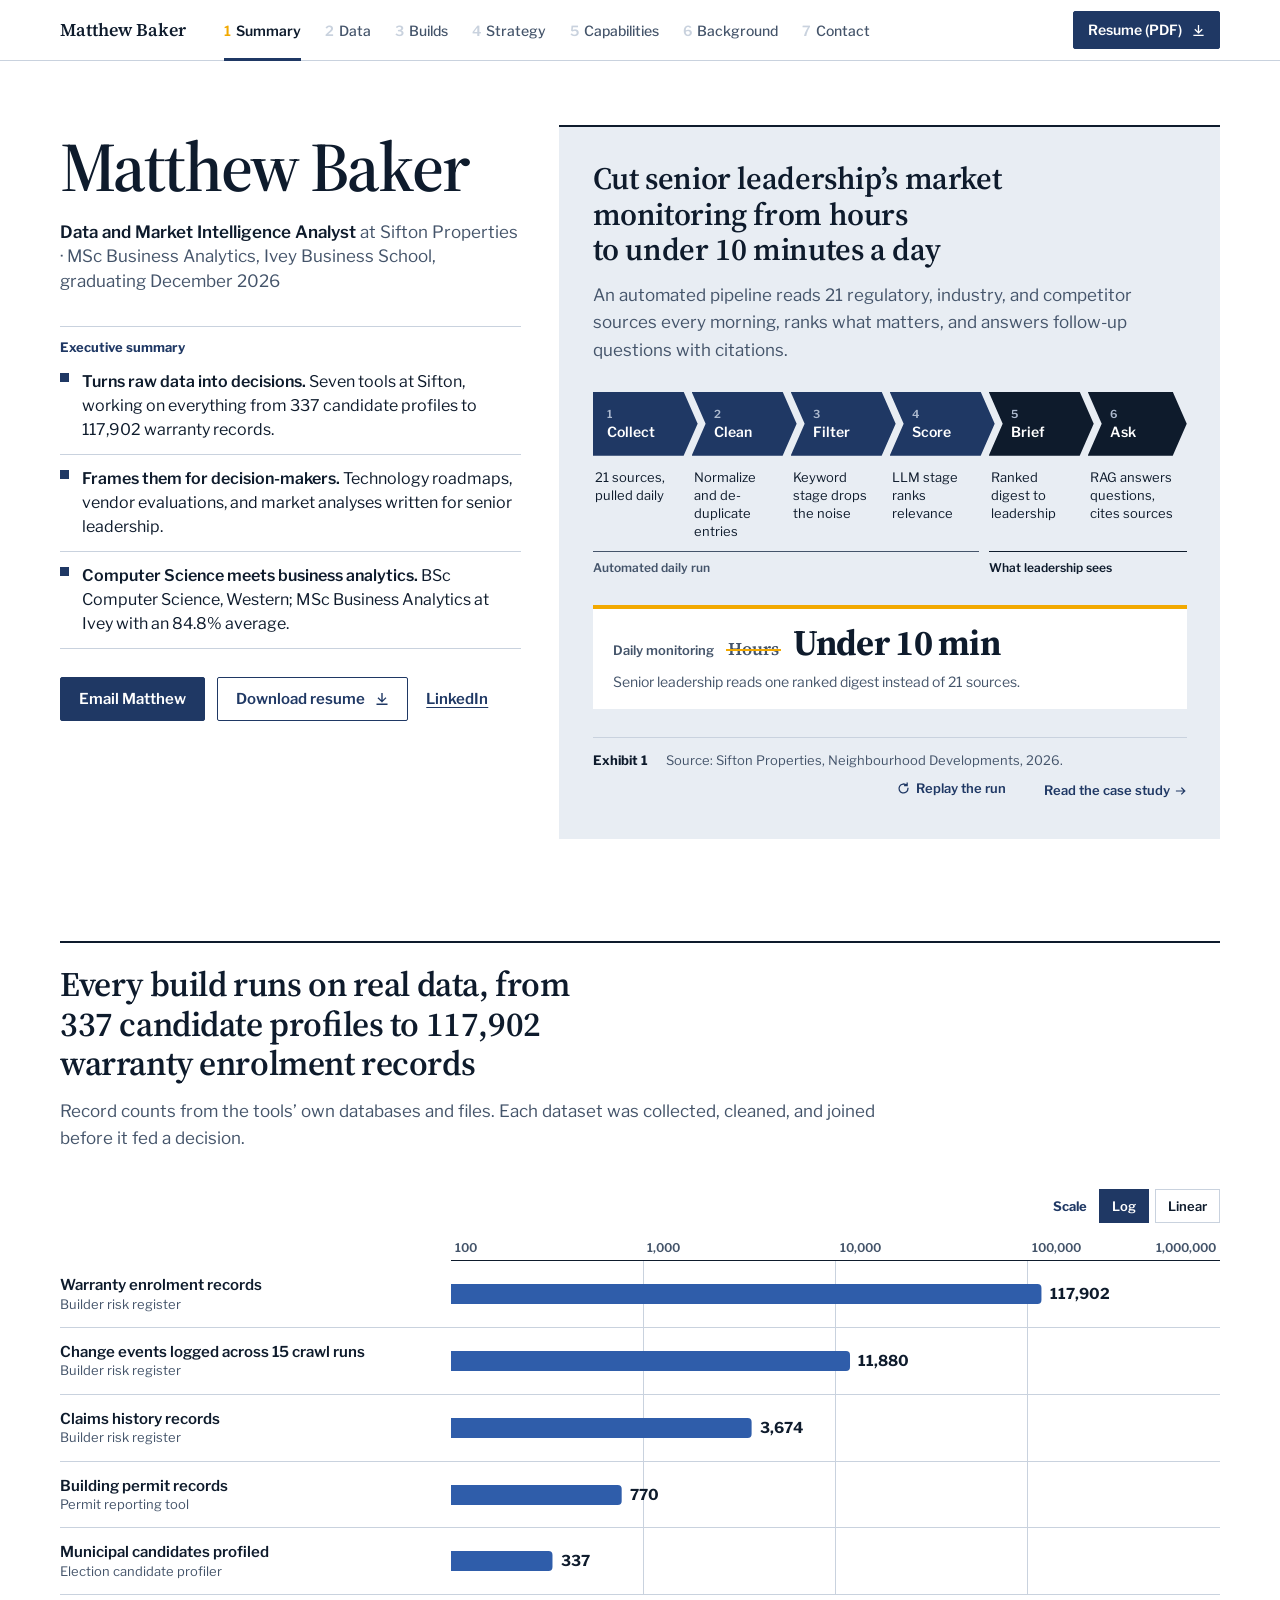
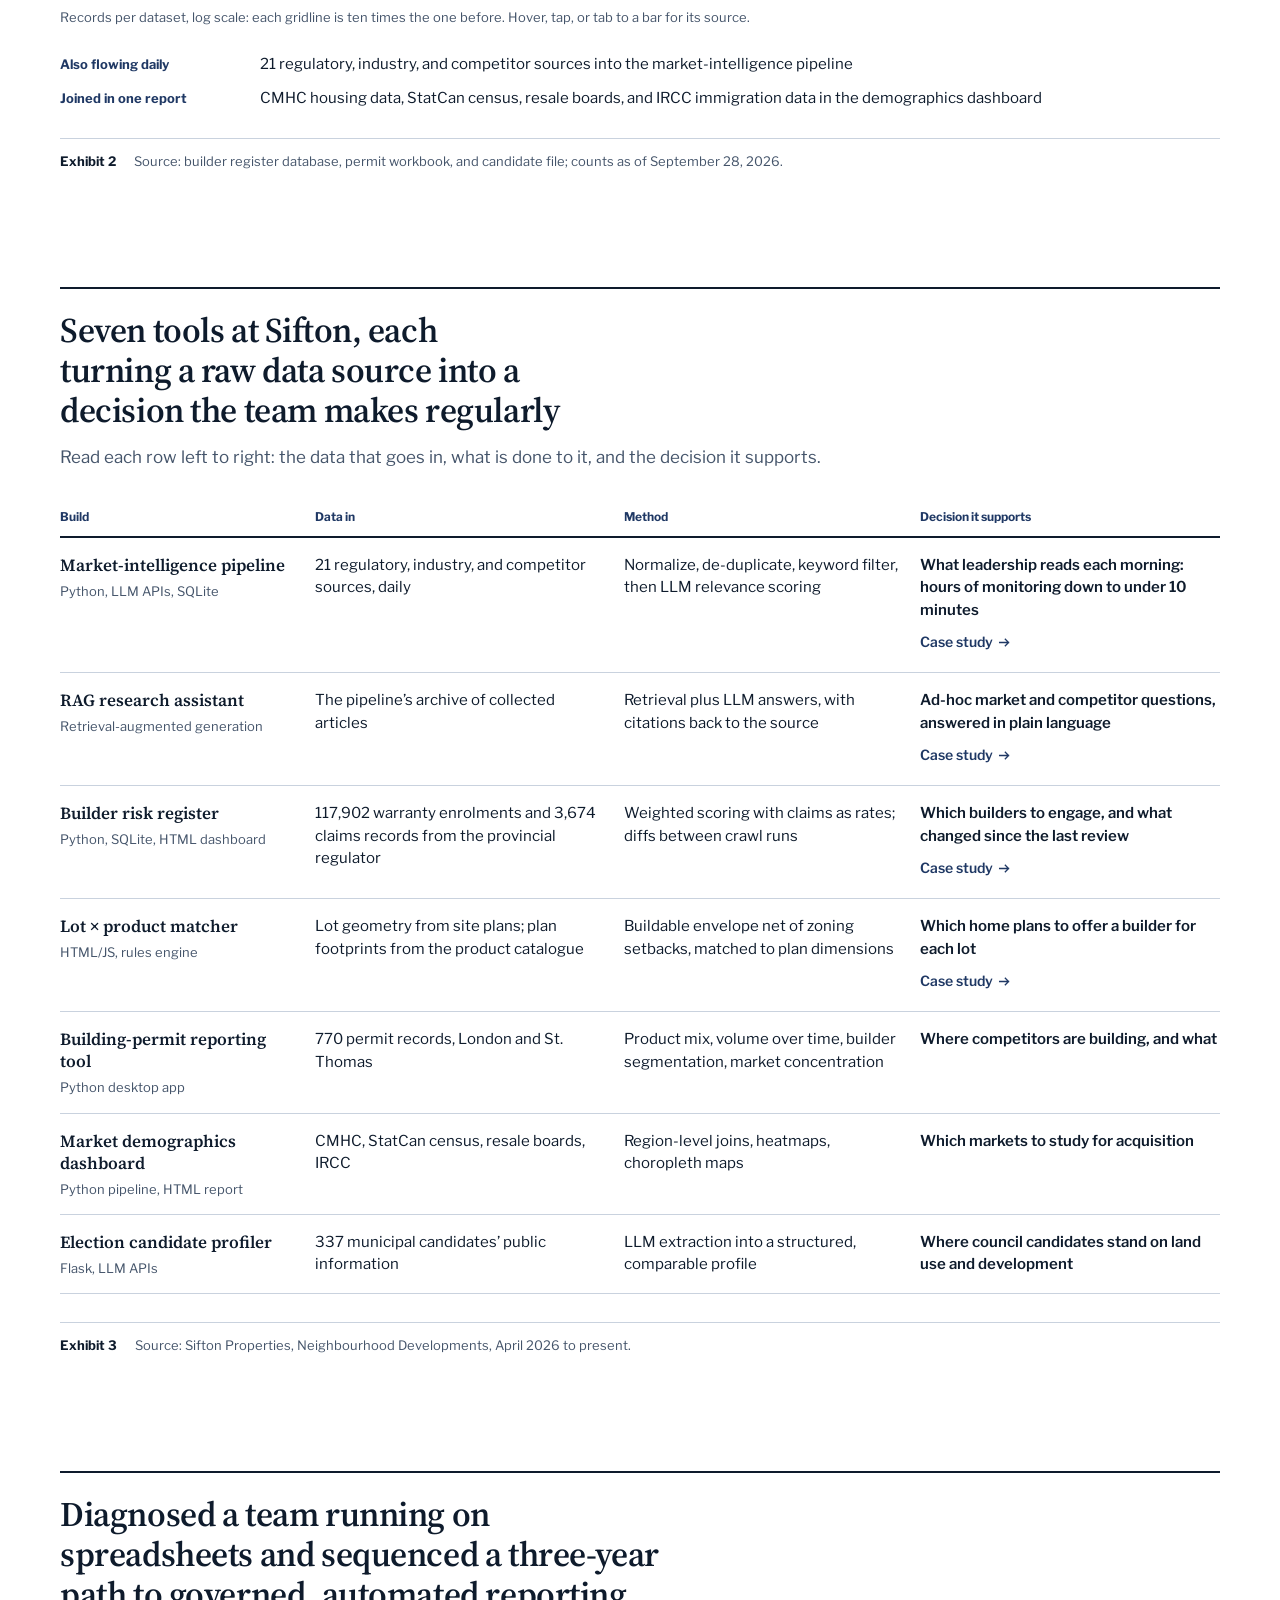
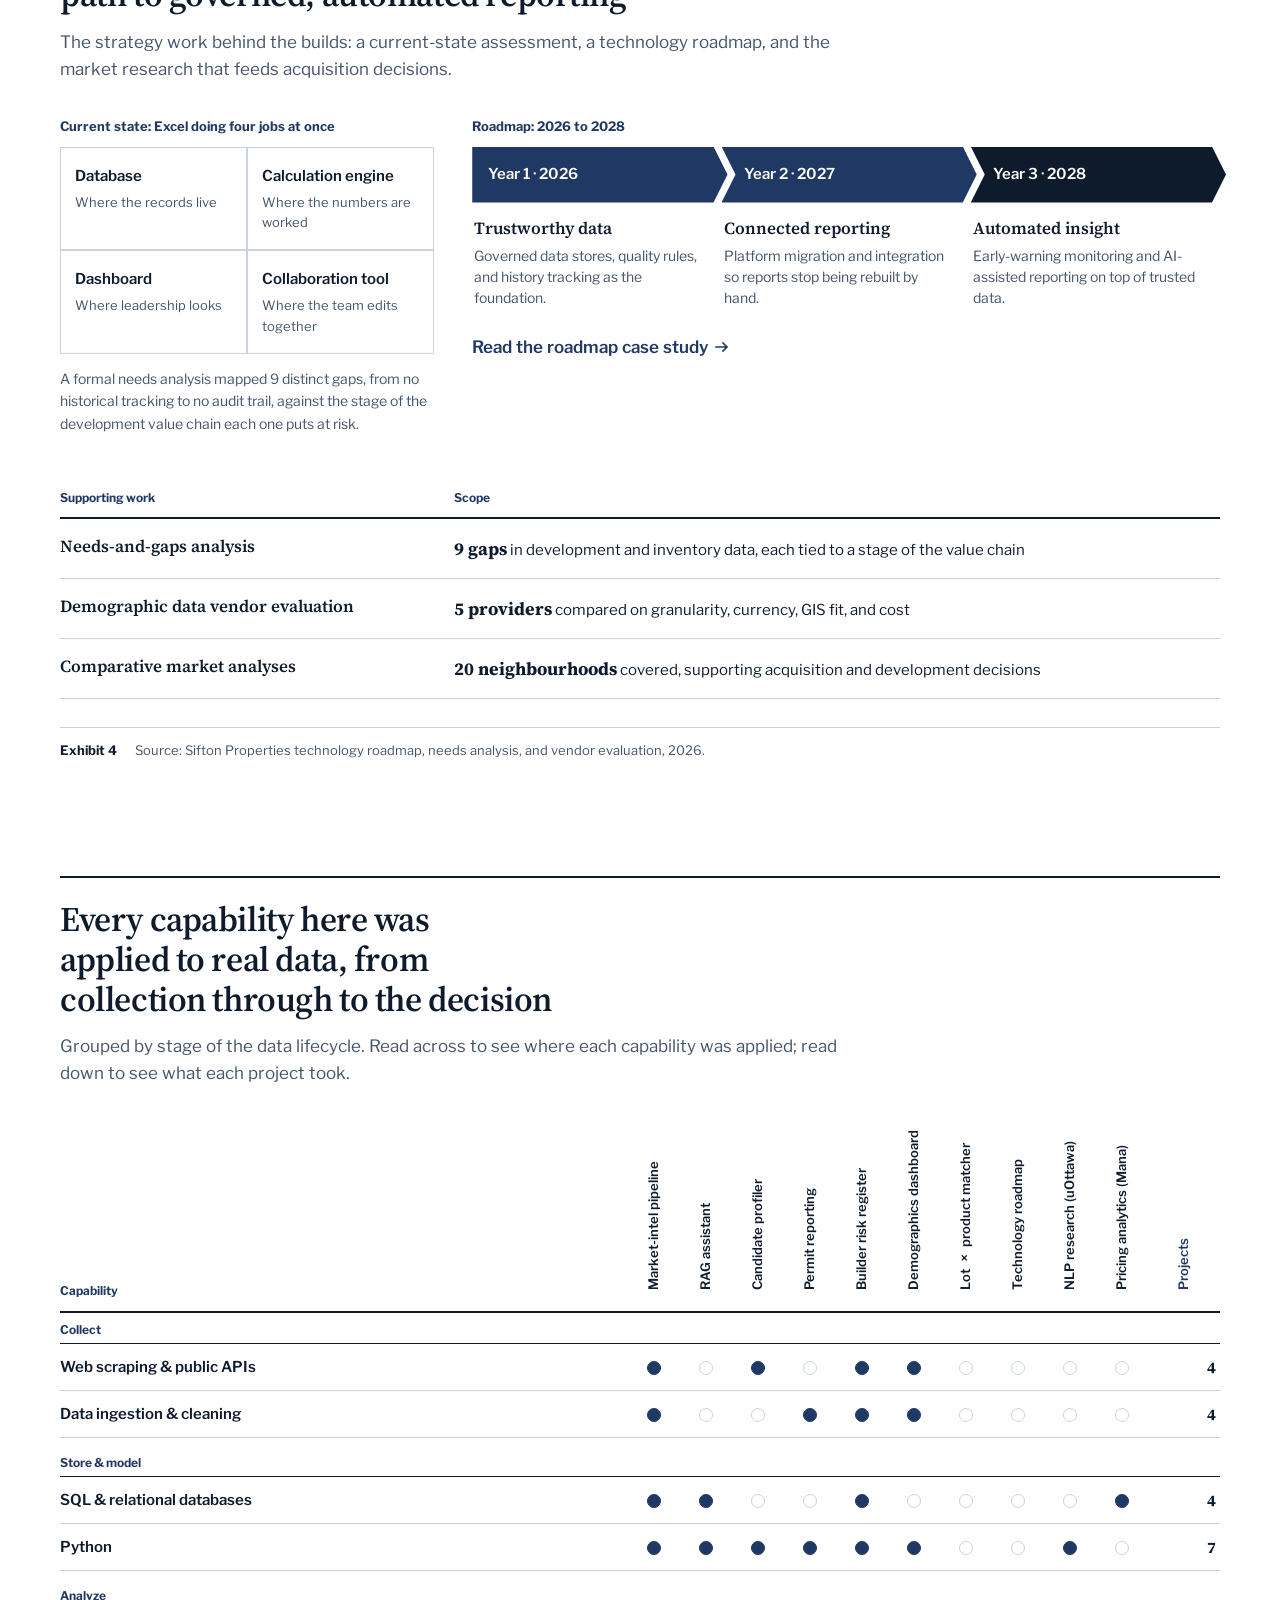
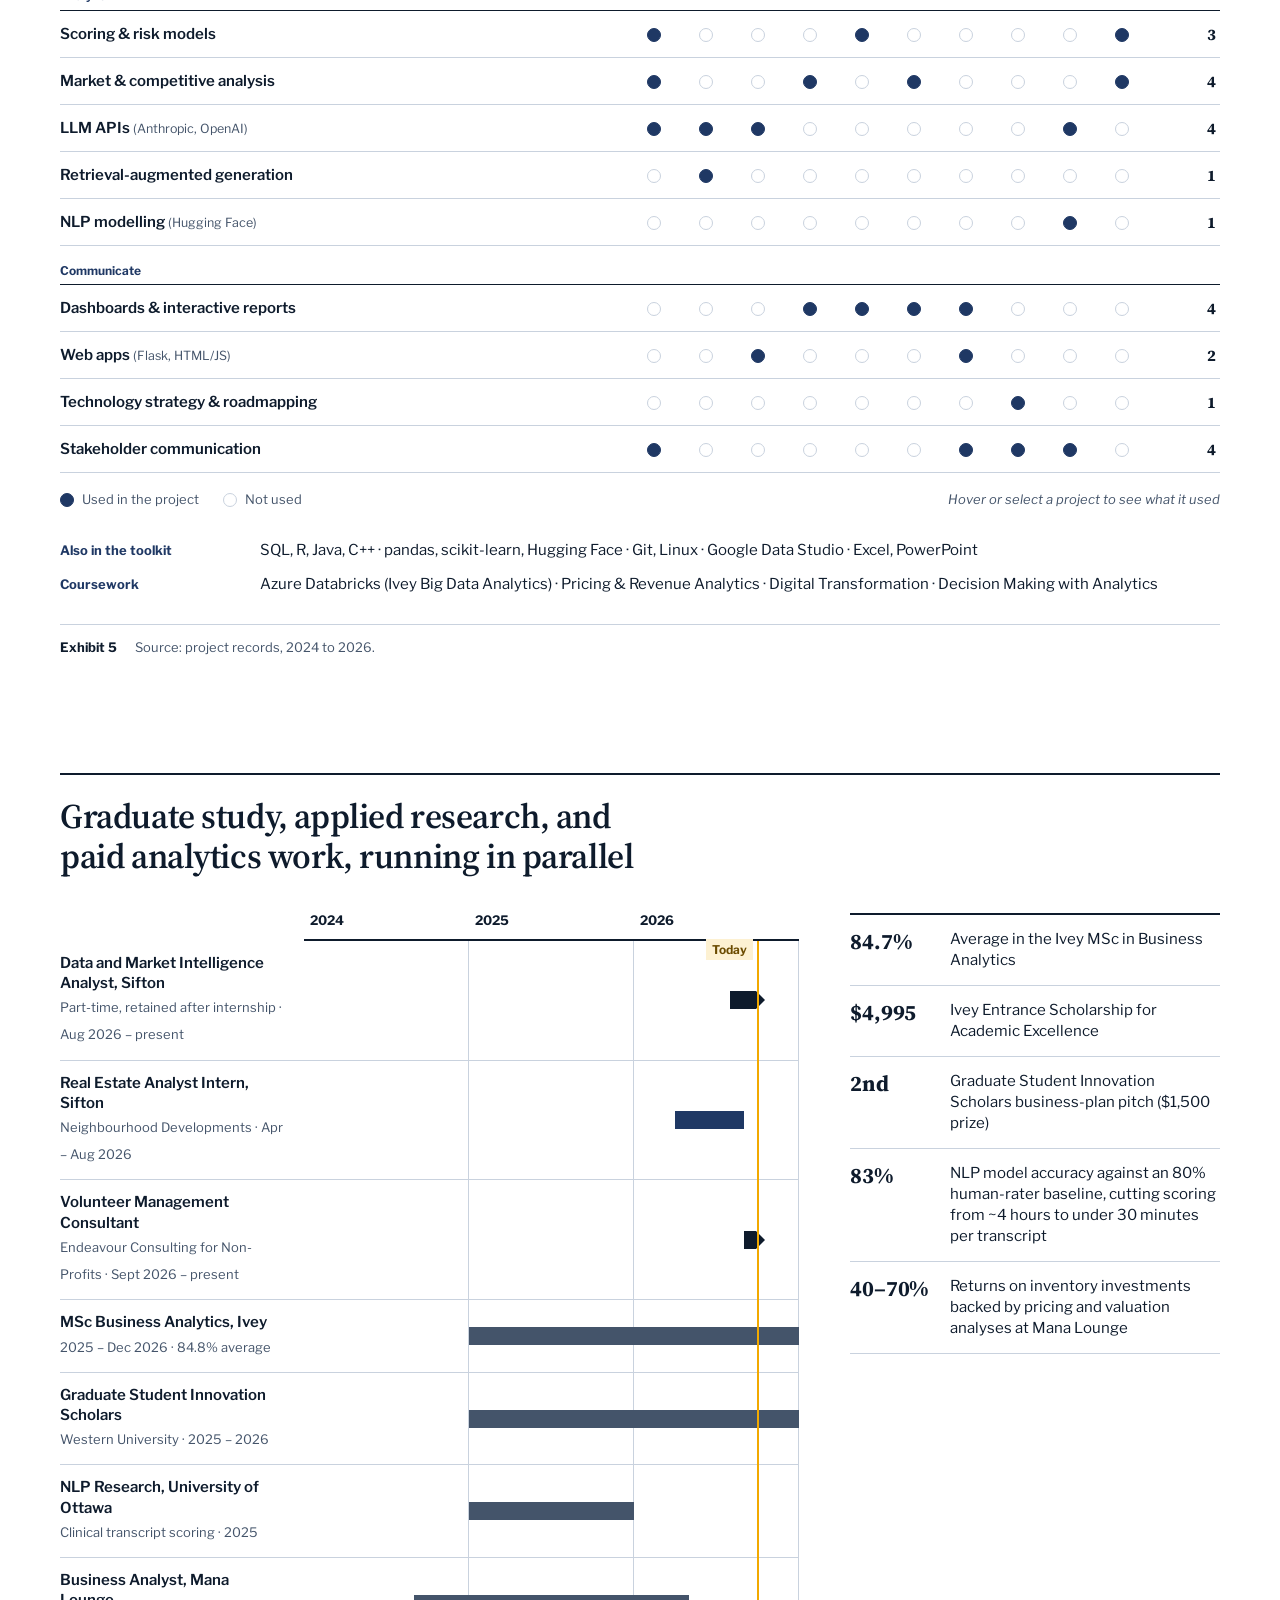
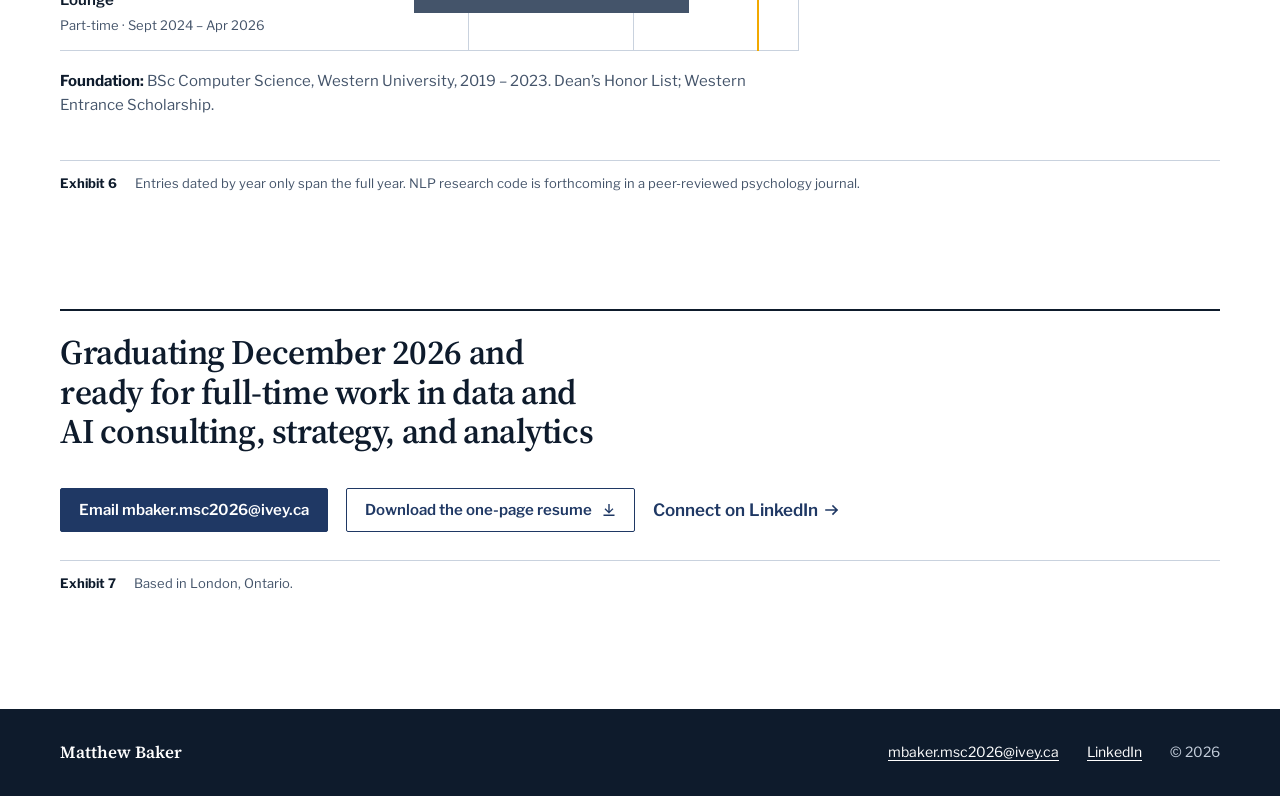
==== index.html @ 7d756881 "Publish personal website Co-Authored-By: Claude Opus 5.5 <noreply@anthropic.com>" ====
<!doctype html>
<html lang="en">
<head>
<meta charset="utf-8">
<meta name="viewport" content="width=device-width, initial-scale=1">
<title>Matthew Baker · Data and AI Analyst</title>
<meta name="description" content="Matthew Baker builds working data and AI tools and frames them for decision-makers. MSc Business Analytics, Ivey (December 2026); BSc Computer Science, Western.">
<link rel="preconnect" href="https://fonts.googleapis.com">
<link rel="preconnect" href="https://fonts.gstatic.com" crossorigin>
<link href="https://fonts.googleapis.com/css2?family=Libre+Franklin:wght@400;500;600;700&family=Source+Serif+4:opsz,wght@8..60,600;8..60,700&display=swap" rel="stylesheet">
<link rel="stylesheet" href="styles.css">
<link rel="icon" href="data:image/svg+xml,%3Csvg xmlns='http://www.w3.org/2000/svg' viewBox='0 0 32 32'%3E%3Crect width='32' height='32' fill='%231F3864'/%3E%3Crect x='6' y='22' width='20' height='4' fill='%23F2A900'/%3E%3C/svg%3E">
</head>
<body>
<a class="skip" href="#main">Skip to content</a>

<header class="tracker">
  <span class="progress" aria-hidden="true"></span>
  <div class="wrap">
    <a class="wordmark" href="#top">Matthew Baker</a>
    <nav aria-label="Sections">
      <ol>
        <li><a href="#summary">Summary</a></li>
        <li><a href="#data">Data</a></li>
        <li><a href="#builds">Builds</a></li>
        <li><a href="#strategy">Strategy</a></li>
        <li><a href="#capabilities">Capabilities</a></li>
        <li><a href="#background">Background</a></li>
        <li><a href="#contact">Contact</a></li>
      </ol>
    </nav>
    <a class="btn btn-primary btn-sm arrow dl" href="Matthew-Baker-Resume.pdf" download>Resume (PDF)</a>
  </div>
</header>

<main id="main">

<!-- Cover: identity + Exhibit 1 -->
<section class="cover" id="summary" aria-labelledby="name">
  <div class="wrap" id="top">
    <div class="id">
      <h1 id="name">Matthew Baker</h1>
      <p class="role"><strong>Data and Market Intelligence Analyst</strong> at Sifton Properties · MSc Business Analytics, Ivey Business School, graduating December 2026</p>

      <div class="summary">
        <h2>Executive summary</h2>
        <ul>
          <li><strong>Turns raw data into decisions.</strong><span class="rest"> Seven tools at Sifton, working on everything from 337 candidate profiles to 117,902 warranty records.</span></li>
          <li><strong>Frames them for decision-makers.</strong><span class="rest"> Technology roadmaps, vendor evaluations, and market analyses written for senior leadership.</span></li>
          <li><strong>Computer Science meets business analytics.</strong><span class="rest"> BSc Computer Science, Western; MSc Business Analytics at Ivey with an 84.8% average.</span></li>
        </ul>
      </div>

      <div class="actions">
        <a class="btn btn-primary" href="mailto:mbaker.msc2026@ivey.ca">Email Matthew</a>
        <a class="btn btn-ghost arrow dl" href="Matthew-Baker-Resume.pdf" download>Download resume</a>
        <a class="li" href="https://www.linkedin.com/in/matthew-baker-analytics">LinkedIn</a>
      </div>
    </div>

    <figure class="ex1 panel" aria-labelledby="ex1-t">
      <h2 class="action" id="ex1-t">Cut senior leadership’s market monitoring from hours to under 10 minutes a day</h2>
      <p class="lede">An automated pipeline reads 21 regulatory, industry, and competitor sources every morning, ranks what matters, and answers follow-up questions with citations.</p>

      <ol class="flow" aria-label="Pipeline stages">
        <li><span class="chev"><span><b>1</b>Collect</span></span><p>21 sources, pulled daily</p></li>
        <li><span class="chev"><span><b>2</b>Clean</span></span><p>Normalize and de-duplicate entries</p></li>
        <li><span class="chev"><span><b>3</b>Filter</span></span><p>Keyword stage drops the noise</p></li>
        <li><span class="chev"><span><b>4</b>Score</span></span><p>LLM stage ranks relevance</p></li>
        <li><span class="chev"><span><b>5</b>Brief</span></span><p>Ranked digest to leadership</p></li>
        <li><span class="chev"><span><b>6</b>Ask</span></span><p>RAG answers questions, cites sources</p></li>
      </ol>
      <div class="stages" aria-hidden="true"><span>Automated daily run</span><span>What leadership sees</span></div>

      <div class="result">
        <div class="pair"><span class="lbl">Daily monitoring</span><span class="was">Hours</span><span class="now">Under 10 min</span></div>
        <p>Senior leadership reads one ranked digest instead of 21 sources.</p>
      </div>

      <figcaption class="source"><span class="no">Exhibit 1</span><span>Source: Sifton Properties, Neighbourhood Developments, 2026.</span><button class="replay" type="button" hidden>Replay the run</button><a class="more end" href="work/market-intelligence.html">Read the case study</a></figcaption>
    </figure>
  </div>
</section>

<!-- Exhibit 2: data -->
<section class="exhibit" id="data" aria-labelledby="exd-t">
  <div class="wrap"><div class="frame">
    <h2 class="action" id="exd-t">Every build runs on real data, from 337 candidate profiles to 117,902 warranty enrolment records</h2>
    <p class="lede">Record counts from the tools’ own databases and files. Each dataset was collected, cleaned, and joined before it fed a decision.</p>

    <figure class="datachart evidence" aria-labelledby="dc-cap">
      <div class="dc-scale" role="radiogroup" aria-label="Chart scale" hidden><span>Scale</span><label><input type="radio" name="dc-scale" value="log" checked><span>Log</span></label><label><input type="radio" name="dc-scale" value="lin"><span>Linear</span></label></div>
      <div class="dc-axis" aria-hidden="true"><span></span><div><i style="left:0" data-log="100" data-lin="0">100</i><i style="left:25%" data-log="1,000" data-lin="40,000">1,000</i><i style="left:50%" data-log="10,000" data-lin="80,000">10,000</i><i style="left:75%" data-log="100,000" data-lin="120,000">100,000</i><i style="left:100%" data-log="1,000,000" data-lin="160,000">1,000,000</i></div></div>
        <div class="dc-row" tabindex="0">
          <span class="dc-l">Warranty enrolment records<small>Builder risk register</small></span>
          <div class="dc-track" data-v="117902" style="--w:76.8%"><i class="dc-bar"></i><b class="dc-v" data-count>117,902</b>
            <span class="dc-tip" role="tooltip"><strong>117,902 records</strong>Source: HCRA Ontario Builder Directory<br>Used for: Rate-normalized builder risk scores</span></div>
        </div>
        <div class="dc-row" tabindex="0">
          <span class="dc-l">Change events logged across 15 crawl runs<small>Builder risk register</small></span>
          <div class="dc-track" data-v="11880" style="--w:51.9%"><i class="dc-bar"></i><b class="dc-v" data-count>11,880</b>
            <span class="dc-tip" role="tooltip"><strong>11,880 records</strong>Source: Diffs between successive crawls<br>Used for: Flags licence, status, and insolvency changes</span></div>
        </div>
        <div class="dc-row" tabindex="0">
          <span class="dc-l">Claims history records<small>Builder risk register</small></span>
          <div class="dc-track" data-v="3674" style="--w:39.1%"><i class="dc-bar"></i><b class="dc-v" data-count>3,674</b>
            <span class="dc-tip" role="tooltip"><strong>3,674 records</strong>Source: HCRA Ontario Builder Directory<br>Used for: Claims per home, not raw counts</span></div>
        </div>
        <div class="dc-row" tabindex="0">
          <span class="dc-l">Building permit records<small>Permit reporting tool</small></span>
          <div class="dc-track" data-v="770" style="--w:22.2%"><i class="dc-bar"></i><b class="dc-v" data-count>770</b>
            <span class="dc-tip" role="tooltip"><strong>770 records</strong>Source: London and St. Thomas permit data<br>Used for: Product mix, builder share, concentration</span></div>
        </div>
        <div class="dc-row" tabindex="0">
          <span class="dc-l">Municipal candidates profiled<small>Election candidate profiler</small></span>
          <div class="dc-track" data-v="337" style="--w:13.2%"><i class="dc-bar"></i><b class="dc-v" data-count>337</b>
            <span class="dc-tip" role="tooltip"><strong>337 records</strong>Source: Public candidate information<br>Used for: Land-use and development positions</span></div>
        </div>
      <figcaption id="dc-cap" class="dc-note">Records per dataset, log scale: each gridline is ten times the one before. Hover, tap, or tab to a bar for its source.</figcaption>
    </figure>

    <dl class="also dc-also">
      <dt>Also flowing daily</dt>
      <dd>21 regulatory, industry, and competitor sources into the market-intelligence pipeline</dd>
      <dt>Joined in one report</dt>
      <dd>CMHC housing data, StatCan census, resale boards, and IRCC immigration data in the demographics dashboard</dd>
    </dl>

    <p class="source"><span class="no">Exhibit 2</span><span>Source: builder register database, permit workbook, and candidate file; counts as of September 28, 2026.</span></p>
  </div></div>
</section>

<!-- Exhibit 3: builds -->
<section class="exhibit" id="builds" aria-labelledby="ex2-t">
  <div class="wrap"><div class="frame">
    <h2 class="action" id="ex2-t">Seven tools at Sifton, each turning a raw data source into a decision the team makes regularly</h2>
    <p class="lede">Read each row left to right: the data that goes in, what is done to it, and the decision it supports.</p>

    <div class="evidence table-scroll">
      <table class="ledger">
        <thead>
          <tr><th scope="col">Build</th><th scope="col">Data in</th><th scope="col">Method</th><th scope="col">Decision it supports</th></tr>
        </thead>
        <tbody>
          <tr class="lead">
            <th scope="row">Market-intelligence pipeline<small>Python, LLM APIs, SQLite</small></th>
            <td data-h="Data in">21 regulatory, industry, and competitor sources, daily</td>
            <td data-h="Method">Normalize, de-duplicate, keyword filter, then LLM relevance scoring</td>
            <td data-h="Decision it supports" class="res">What leadership reads each morning: hours of monitoring down to under 10 minutes<br><a class="more" href="work/market-intelligence.html">Case study</a></td>
          </tr>
          <tr>
            <th scope="row">RAG research assistant<small>Retrieval-augmented generation</small></th>
            <td data-h="Data in">The pipeline’s archive of collected articles</td>
            <td data-h="Method">Retrieval plus LLM answers, with citations back to the source</td>
            <td data-h="Decision it supports" class="res">Ad-hoc market and competitor questions, answered in plain language<br><a class="more" href="work/market-intelligence.html#resolution">Case study</a></td>
          </tr>
          <tr>
            <th scope="row">Builder risk register<small>Python, SQLite, HTML dashboard</small></th>
            <td data-h="Data in">117,902 warranty enrolments and 3,674 claims records from the provincial regulator</td>
            <td data-h="Method">Weighted scoring with claims as rates; diffs between crawl runs</td>
            <td data-h="Decision it supports" class="res">Which builders to engage, and what changed since the last review<br><a class="more" href="work/builder-risk-register.html">Case study</a></td>
          </tr>
          <tr>
            <th scope="row">Lot × product matcher<small>HTML/JS, rules engine</small></th>
            <td data-h="Data in">Lot geometry from site plans; plan footprints from the product catalogue</td>
            <td data-h="Method">Buildable envelope net of zoning setbacks, matched to plan dimensions</td>
            <td data-h="Decision it supports" class="res">Which home plans to offer a builder for each lot<br><a class="more" href="work/lot-product-matcher.html">Case study</a></td>
          </tr>
          <tr>
            <th scope="row">Building-permit reporting tool<small>Python desktop app</small></th>
            <td data-h="Data in">770 permit records, London and St. Thomas</td>
            <td data-h="Method">Product mix, volume over time, builder segmentation, market concentration</td>
            <td data-h="Decision it supports" class="res">Where competitors are building, and what</td>
          </tr>
          <tr>
            <th scope="row">Market demographics dashboard<small>Python pipeline, HTML report</small></th>
            <td data-h="Data in">CMHC, StatCan census, resale boards, IRCC</td>
            <td data-h="Method">Region-level joins, heatmaps, choropleth maps</td>
            <td data-h="Decision it supports" class="res">Which markets to study for acquisition</td>
          </tr>
          <tr>
            <th scope="row">Election candidate profiler<small>Flask, LLM APIs</small></th>
            <td data-h="Data in">337 municipal candidates’ public information</td>
            <td data-h="Method">LLM extraction into a structured, comparable profile</td>
            <td data-h="Decision it supports" class="res">Where council candidates stand on land use and development</td>
          </tr>
        </tbody>
      </table>
    </div>

    <p class="source"><span class="no">Exhibit 3</span><span>Source: Sifton Properties, Neighbourhood Developments, April 2026 to present.</span></p>
  </div></div>
</section>

<!-- Exhibit 3: strategy -->
<section class="exhibit" id="strategy" aria-labelledby="ex3-t">
  <div class="wrap"><div class="frame">
    <h2 class="action" id="ex3-t">Diagnosed a team running on spreadsheets and sequenced a three-year path to governed, automated reporting</h2>
    <p class="lede">The strategy work behind the builds: a current-state assessment, a technology roadmap, and the market research that feeds acquisition decisions.</p>

    <div class="evidence strat">
      <div class="jobs">
        <h3>Current state: Excel doing four jobs at once</h3>
        <ul>
          <li>Database<span>Where the records live</span></li>
          <li>Calculation engine<span>Where the numbers are worked</span></li>
          <li>Dashboard<span>Where leadership looks</span></li>
          <li>Collaboration tool<span>Where the team edits together</span></li>
        </ul>
        <p class="xl">A formal needs analysis mapped 9 distinct gaps, from no historical tracking to no audit trail, against the stage of the development value chain each one puts at risk.</p>
      </div>

      <div class="phases">
        <h3>Roadmap: 2026 to 2028</h3>
        <ol>
          <li class="phase"><span class="chev">Year 1 · 2026</span><h3 class="ph">Trustworthy data</h3><p>Governed data stores, quality rules, and history tracking as the foundation.</p></li>
          <li class="phase"><span class="chev">Year 2 · 2027</span><h3 class="ph">Connected reporting</h3><p>Platform migration and integration so reports stop being rebuilt by hand.</p></li>
          <li class="phase"><span class="chev">Year 3 · 2028</span><h3 class="ph">Automated insight</h3><p>Early-warning monitoring and AI-assisted reporting on top of trusted data.</p></li>
        </ol>
        <p class="more-wrap"><a class="more" href="work/technology-roadmap.html">Read the roadmap case study</a></p>
      </div>
    </div>

    <table class="ledger support">
      <thead><tr><th scope="col">Supporting work</th><th scope="col">Scope</th></tr></thead>
      <tbody>
        <tr><th scope="row">Needs-and-gaps analysis</th><td data-h="Scope"><b>9 gaps</b> in development and inventory data, each tied to a stage of the value chain</td></tr>
        <tr><th scope="row">Demographic data vendor evaluation</th><td data-h="Scope"><b>5 providers</b> compared on granularity, currency, GIS fit, and cost</td></tr>
        <tr><th scope="row">Comparative market analyses</th><td data-h="Scope"><b>20 neighbourhoods</b> covered, supporting acquisition and development decisions</td></tr>
      </tbody>
    </table>

    <p class="source"><span class="no">Exhibit 4</span><span>Source: Sifton Properties technology roadmap, needs analysis, and vendor evaluation, 2026.</span></p>
  </div></div>
</section>

<!-- Exhibit 4: capabilities -->
<section class="exhibit" id="capabilities" aria-labelledby="ex4-t">
  <div class="wrap"><div class="frame">
    <h2 class="action" id="ex4-t">Every capability here was applied to real data, from collection through to the decision</h2>
    <p class="lede"><span class="d">Grouped by stage of the data lifecycle. Read across to see where each capability was applied; read down to see what each project took.</span><span class="m">Grouped by stage of the data lifecycle, with the number of projects that used each capability.</span></p>

    <div class="evidence matrix-wrap" tabindex="0" role="region" aria-label="Capability matrix, scrolls sideways on small screens">
      <table class="matrix">
        <thead>
          <tr>
            <th class="corner" scope="col">Capability</th>
            <th scope="col"><button class="mx-col" type="button" aria-pressed="false"><span>Market-intel pipeline</span></button></th>
            <th scope="col"><button class="mx-col" type="button" aria-pressed="false"><span>RAG assistant</span></button></th>
            <th scope="col"><button class="mx-col" type="button" aria-pressed="false"><span>Candidate profiler</span></button></th>
            <th scope="col"><button class="mx-col" type="button" aria-pressed="false"><span>Permit reporting</span></button></th>
            <th scope="col"><button class="mx-col" type="button" aria-pressed="false"><span>Builder risk register</span></button></th>
            <th scope="col"><button class="mx-col" type="button" aria-pressed="false"><span>Demographics dashboard</span></button></th>
            <th scope="col"><button class="mx-col" type="button" aria-pressed="false"><span>Lot × product matcher</span></button></th>
            <th scope="col"><button class="mx-col" type="button" aria-pressed="false"><span>Technology roadmap</span></button></th>
            <th scope="col"><button class="mx-col" type="button" aria-pressed="false"><span>NLP research (uOttawa)</span></button></th>
            <th scope="col"><button class="mx-col" type="button" aria-pressed="false"><span>Pricing analytics (Mana)</span></button></th>
            <th scope="col" class="n"><span>Projects</span></th>
          </tr>
        </thead>
        <tbody>
          <tr class="grp"><th scope="rowgroup" colspan="12">Collect</th></tr>
          <tr><th scope="row">Web scraping &amp; public APIs</th><td><i class="dot on" role="img" aria-label="Market-intel pipeline: used"></i></td><td><i class="dot" role="img" aria-label="RAG assistant: not used"></i></td><td><i class="dot on" role="img" aria-label="Candidate profiler: used"></i></td><td><i class="dot" role="img" aria-label="Permit reporting: not used"></i></td><td><i class="dot on" role="img" aria-label="Builder risk register: used"></i></td><td><i class="dot on" role="img" aria-label="Demographics dashboard: used"></i></td><td><i class="dot" role="img" aria-label="Lot × product matcher: not used"></i></td><td><i class="dot" role="img" aria-label="Technology roadmap: not used"></i></td><td><i class="dot" role="img" aria-label="NLP research (uOttawa): not used"></i></td><td><i class="dot" role="img" aria-label="Pricing analytics (Mana): not used"></i></td><td class="n">4</td></tr>
          <tr><th scope="row">Data ingestion &amp; cleaning</th><td><i class="dot on" role="img" aria-label="Market-intel pipeline: used"></i></td><td><i class="dot" role="img" aria-label="RAG assistant: not used"></i></td><td><i class="dot" role="img" aria-label="Candidate profiler: not used"></i></td><td><i class="dot on" role="img" aria-label="Permit reporting: used"></i></td><td><i class="dot on" role="img" aria-label="Builder risk register: used"></i></td><td><i class="dot on" role="img" aria-label="Demographics dashboard: used"></i></td><td><i class="dot" role="img" aria-label="Lot × product matcher: not used"></i></td><td><i class="dot" role="img" aria-label="Technology roadmap: not used"></i></td><td><i class="dot" role="img" aria-label="NLP research (uOttawa): not used"></i></td><td><i class="dot" role="img" aria-label="Pricing analytics (Mana): not used"></i></td><td class="n">4</td></tr>
          <tr class="grp"><th scope="rowgroup" colspan="12">Store &amp; model</th></tr>
          <tr><th scope="row">SQL &amp; relational databases</th><td><i class="dot on" role="img" aria-label="Market-intel pipeline: used"></i></td><td><i class="dot on" role="img" aria-label="RAG assistant: used"></i></td><td><i class="dot" role="img" aria-label="Candidate profiler: not used"></i></td><td><i class="dot" role="img" aria-label="Permit reporting: not used"></i></td><td><i class="dot on" role="img" aria-label="Builder risk register: used"></i></td><td><i class="dot" role="img" aria-label="Demographics dashboard: not used"></i></td><td><i class="dot" role="img" aria-label="Lot × product matcher: not used"></i></td><td><i class="dot" role="img" aria-label="Technology roadmap: not used"></i></td><td><i class="dot" role="img" aria-label="NLP research (uOttawa): not used"></i></td><td><i class="dot on" role="img" aria-label="Pricing analytics (Mana): used"></i></td><td class="n">4</td></tr>
          <tr><th scope="row">Python</th><td><i class="dot on" role="img" aria-label="Market-intel pipeline: used"></i></td><td><i class="dot on" role="img" aria-label="RAG assistant: used"></i></td><td><i class="dot on" role="img" aria-label="Candidate profiler: used"></i></td><td><i class="dot on" role="img" aria-label="Permit reporting: used"></i></td><td><i class="dot on" role="img" aria-label="Builder risk register: used"></i></td><td><i class="dot on" role="img" aria-label="Demographics dashboard: used"></i></td><td><i class="dot" role="img" aria-label="Lot × product matcher: not used"></i></td><td><i class="dot" role="img" aria-label="Technology roadmap: not used"></i></td><td><i class="dot on" role="img" aria-label="NLP research (uOttawa): used"></i></td><td><i class="dot" role="img" aria-label="Pricing analytics (Mana): not used"></i></td><td class="n">7</td></tr>
          <tr class="grp"><th scope="rowgroup" colspan="12">Analyze</th></tr>
          <tr><th scope="row">Scoring &amp; risk models</th><td><i class="dot on" role="img" aria-label="Market-intel pipeline: used"></i></td><td><i class="dot" role="img" aria-label="RAG assistant: not used"></i></td><td><i class="dot" role="img" aria-label="Candidate profiler: not used"></i></td><td><i class="dot" role="img" aria-label="Permit reporting: not used"></i></td><td><i class="dot on" role="img" aria-label="Builder risk register: used"></i></td><td><i class="dot" role="img" aria-label="Demographics dashboard: not used"></i></td><td><i class="dot" role="img" aria-label="Lot × product matcher: not used"></i></td><td><i class="dot" role="img" aria-label="Technology roadmap: not used"></i></td><td><i class="dot" role="img" aria-label="NLP research (uOttawa): not used"></i></td><td><i class="dot on" role="img" aria-label="Pricing analytics (Mana): used"></i></td><td class="n">3</td></tr>
          <tr><th scope="row">Market &amp; competitive analysis</th><td><i class="dot on" role="img" aria-label="Market-intel pipeline: used"></i></td><td><i class="dot" role="img" aria-label="RAG assistant: not used"></i></td><td><i class="dot" role="img" aria-label="Candidate profiler: not used"></i></td><td><i class="dot on" role="img" aria-label="Permit reporting: used"></i></td><td><i class="dot" role="img" aria-label="Builder risk register: not used"></i></td><td><i class="dot on" role="img" aria-label="Demographics dashboard: used"></i></td><td><i class="dot" role="img" aria-label="Lot × product matcher: not used"></i></td><td><i class="dot" role="img" aria-label="Technology roadmap: not used"></i></td><td><i class="dot" role="img" aria-label="NLP research (uOttawa): not used"></i></td><td><i class="dot on" role="img" aria-label="Pricing analytics (Mana): used"></i></td><td class="n">4</td></tr>
          <tr><th scope="row">LLM APIs<small> (Anthropic, OpenAI)</small></th><td><i class="dot on" role="img" aria-label="Market-intel pipeline: used"></i></td><td><i class="dot on" role="img" aria-label="RAG assistant: used"></i></td><td><i class="dot on" role="img" aria-label="Candidate profiler: used"></i></td><td><i class="dot" role="img" aria-label="Permit reporting: not used"></i></td><td><i class="dot" role="img" aria-label="Builder risk register: not used"></i></td><td><i class="dot" role="img" aria-label="Demographics dashboard: not used"></i></td><td><i class="dot" role="img" aria-label="Lot × product matcher: not used"></i></td><td><i class="dot" role="img" aria-label="Technology roadmap: not used"></i></td><td><i class="dot on" role="img" aria-label="NLP research (uOttawa): used"></i></td><td><i class="dot" role="img" aria-label="Pricing analytics (Mana): not used"></i></td><td class="n">4</td></tr>
          <tr><th scope="row">Retrieval-augmented generation</th><td><i class="dot" role="img" aria-label="Market-intel pipeline: not used"></i></td><td><i class="dot on" role="img" aria-label="RAG assistant: used"></i></td><td><i class="dot" role="img" aria-label="Candidate profiler: not used"></i></td><td><i class="dot" role="img" aria-label="Permit reporting: not used"></i></td><td><i class="dot" role="img" aria-label="Builder risk register: not used"></i></td><td><i class="dot" role="img" aria-label="Demographics dashboard: not used"></i></td><td><i class="dot" role="img" aria-label="Lot × product matcher: not used"></i></td><td><i class="dot" role="img" aria-label="Technology roadmap: not used"></i></td><td><i class="dot" role="img" aria-label="NLP research (uOttawa): not used"></i></td><td><i class="dot" role="img" aria-label="Pricing analytics (Mana): not used"></i></td><td class="n">1</td></tr>
          <tr><th scope="row">NLP modelling<small> (Hugging Face)</small></th><td><i class="dot" role="img" aria-label="Market-intel pipeline: not used"></i></td><td><i class="dot" role="img" aria-label="RAG assistant: not used"></i></td><td><i class="dot" role="img" aria-label="Candidate profiler: not used"></i></td><td><i class="dot" role="img" aria-label="Permit reporting: not used"></i></td><td><i class="dot" role="img" aria-label="Builder risk register: not used"></i></td><td><i class="dot" role="img" aria-label="Demographics dashboard: not used"></i></td><td><i class="dot" role="img" aria-label="Lot × product matcher: not used"></i></td><td><i class="dot" role="img" aria-label="Technology roadmap: not used"></i></td><td><i class="dot on" role="img" aria-label="NLP research (uOttawa): used"></i></td><td><i class="dot" role="img" aria-label="Pricing analytics (Mana): not used"></i></td><td class="n">1</td></tr>
          <tr class="grp"><th scope="rowgroup" colspan="12">Communicate</th></tr>
          <tr><th scope="row">Dashboards &amp; interactive reports</th><td><i class="dot" role="img" aria-label="Market-intel pipeline: not used"></i></td><td><i class="dot" role="img" aria-label="RAG assistant: not used"></i></td><td><i class="dot" role="img" aria-label="Candidate profiler: not used"></i></td><td><i class="dot on" role="img" aria-label="Permit reporting: used"></i></td><td><i class="dot on" role="img" aria-label="Builder risk register: used"></i></td><td><i class="dot on" role="img" aria-label="Demographics dashboard: used"></i></td><td><i class="dot on" role="img" aria-label="Lot × product matcher: used"></i></td><td><i class="dot" role="img" aria-label="Technology roadmap: not used"></i></td><td><i class="dot" role="img" aria-label="NLP research (uOttawa): not used"></i></td><td><i class="dot" role="img" aria-label="Pricing analytics (Mana): not used"></i></td><td class="n">4</td></tr>
          <tr><th scope="row">Web apps<small> (Flask, HTML/JS)</small></th><td><i class="dot" role="img" aria-label="Market-intel pipeline: not used"></i></td><td><i class="dot" role="img" aria-label="RAG assistant: not used"></i></td><td><i class="dot on" role="img" aria-label="Candidate profiler: used"></i></td><td><i class="dot" role="img" aria-label="Permit reporting: not used"></i></td><td><i class="dot" role="img" aria-label="Builder risk register: not used"></i></td><td><i class="dot" role="img" aria-label="Demographics dashboard: not used"></i></td><td><i class="dot on" role="img" aria-label="Lot × product matcher: used"></i></td><td><i class="dot" role="img" aria-label="Technology roadmap: not used"></i></td><td><i class="dot" role="img" aria-label="NLP research (uOttawa): not used"></i></td><td><i class="dot" role="img" aria-label="Pricing analytics (Mana): not used"></i></td><td class="n">2</td></tr>
          <tr><th scope="row">Technology strategy &amp; roadmapping</th><td><i class="dot" role="img" aria-label="Market-intel pipeline: not used"></i></td><td><i class="dot" role="img" aria-label="RAG assistant: not used"></i></td><td><i class="dot" role="img" aria-label="Candidate profiler: not used"></i></td><td><i class="dot" role="img" aria-label="Permit reporting: not used"></i></td><td><i class="dot" role="img" aria-label="Builder risk register: not used"></i></td><td><i class="dot" role="img" aria-label="Demographics dashboard: not used"></i></td><td><i class="dot" role="img" aria-label="Lot × product matcher: not used"></i></td><td><i class="dot on" role="img" aria-label="Technology roadmap: used"></i></td><td><i class="dot" role="img" aria-label="NLP research (uOttawa): not used"></i></td><td><i class="dot" role="img" aria-label="Pricing analytics (Mana): not used"></i></td><td class="n">1</td></tr>
          <tr><th scope="row">Stakeholder communication</th><td><i class="dot on" role="img" aria-label="Market-intel pipeline: used"></i></td><td><i class="dot" role="img" aria-label="RAG assistant: not used"></i></td><td><i class="dot" role="img" aria-label="Candidate profiler: not used"></i></td><td><i class="dot" role="img" aria-label="Permit reporting: not used"></i></td><td><i class="dot" role="img" aria-label="Builder risk register: not used"></i></td><td><i class="dot" role="img" aria-label="Demographics dashboard: not used"></i></td><td><i class="dot on" role="img" aria-label="Lot × product matcher: used"></i></td><td><i class="dot on" role="img" aria-label="Technology roadmap: used"></i></td><td><i class="dot on" role="img" aria-label="NLP research (uOttawa): used"></i></td><td><i class="dot" role="img" aria-label="Pricing analytics (Mana): not used"></i></td><td class="n">4</td></tr>
        </tbody>
      </table>
    </div>
    <ul class="mx-list" aria-label="Capabilities and the projects that used them">
      <li class="grp">Collect</li>
      <li><b>4</b><div><strong>Web scraping &amp; public APIs</strong><span>Market-intel pipeline, Candidate profiler, Builder risk register, Demographics dashboard</span></div></li>
      <li><b>4</b><div><strong>Data ingestion &amp; cleaning</strong><span>Market-intel pipeline, Permit reporting, Builder risk register, Demographics dashboard</span></div></li>
      <li class="grp">Store &amp; model</li>
      <li><b>4</b><div><strong>SQL &amp; relational databases</strong><span>Market-intel pipeline, RAG assistant, Builder risk register, Pricing analytics (Mana)</span></div></li>
      <li><b>7</b><div><strong>Python</strong><span>Market-intel pipeline, RAG assistant, Candidate profiler, Permit reporting, Builder risk register, Demographics dashboard, NLP research (uOttawa)</span></div></li>
      <li class="grp">Analyze</li>
      <li><b>3</b><div><strong>Scoring &amp; risk models</strong><span>Market-intel pipeline, Builder risk register, Pricing analytics (Mana)</span></div></li>
      <li><b>4</b><div><strong>Market &amp; competitive analysis</strong><span>Market-intel pipeline, Permit reporting, Demographics dashboard, Pricing analytics (Mana)</span></div></li>
      <li><b>4</b><div><strong>LLM APIs</strong><span>Market-intel pipeline, RAG assistant, Candidate profiler, NLP research (uOttawa)</span></div></li>
      <li><b>1</b><div><strong>Retrieval-augmented generation</strong><span>RAG assistant</span></div></li>
      <li><b>1</b><div><strong>NLP modelling</strong><span>NLP research (uOttawa)</span></div></li>
      <li class="grp">Communicate</li>
      <li><b>4</b><div><strong>Dashboards &amp; interactive reports</strong><span>Permit reporting, Builder risk register, Demographics dashboard, Lot × product matcher</span></div></li>
      <li><b>2</b><div><strong>Web apps</strong><span>Candidate profiler, Lot × product matcher</span></div></li>
      <li><b>1</b><div><strong>Technology strategy &amp; roadmapping</strong><span>Technology roadmap</span></div></li>
      <li><b>4</b><div><strong>Stakeholder communication</strong><span>Market-intel pipeline, Lot × product matcher, Technology roadmap, NLP research (uOttawa)</span></div></li>
    </ul>
    <div class="key"><span><i class="dot on" aria-hidden="true"></i>Used in the project</span><span><i class="dot" aria-hidden="true"></i>Not used</span><span class="key-hint">Hover or select a project to see what it used</span></div>

    <dl class="also">
      <dt>Also in the toolkit</dt>
      <dd>SQL, R, Java, C++ · pandas, scikit-learn, Hugging Face · Git, Linux · Google Data Studio · Excel, PowerPoint</dd>
      <dt>Coursework</dt>
      <dd>Azure Databricks (Ivey Big Data Analytics) · Pricing &amp; Revenue Analytics · Digital Transformation · Decision Making with Analytics</dd>
    </dl>

    <p class="source"><span class="no">Exhibit 5</span><span>Source: project records, 2024 to 2026.</span></p>
  </div></div>
</section>

<!-- Exhibit 5: background -->
<section class="exhibit" id="background" aria-labelledby="ex5-t">
  <div class="wrap"><div class="frame">
    <h2 class="action" id="ex5-t">Graduate study, applied research, and paid analytics work, running in parallel</h2>

    <div class="evidence bg-split">
      <div>
        <div class="gantt" style="--cols:36">
          <div class="g-axis" aria-hidden="true"><div></div><div class="ticks"><span style="left:0">2024</span><span style="left:33.333%">2025</span><span style="left:66.667%">2026</span></div></div>
          <div class="g-body">
            <div class="g-row"><div class="who"><b>Data and Market Intelligence Analyst, Sifton</b><span>Part-time, retained after internship · Aug 2026 – present</span></div><div class="track"><i class="bar now" style="--s:31;--e:32.9"></i></div></div>
            <div class="g-row"><div class="who"><b>Real Estate Analyst Intern, Sifton</b><span>Neighbourhood Developments · Apr – Aug 2026</span></div><div class="track"><i class="bar" style="--s:27;--e:32"></i></div></div>
            <div class="g-row"><div class="who"><b>Volunteer Management Consultant</b><span>Endeavour Consulting for Non-Profits · Sept 2026 – present</span></div><div class="track"><i class="bar now" style="--s:32;--e:32.9"></i></div></div>
            <div class="g-row"><div class="who"><b>MSc Business Analytics, Ivey</b><span>2025 – Dec 2026 · 84.8% average</span></div><div class="track"><i class="bar alt" style="--s:12;--e:36"></i></div></div>
            <div class="g-row"><div class="who"><b>Graduate Student Innovation Scholars</b><span>Western University · 2025 – 2026</span></div><div class="track"><i class="bar alt" style="--s:12;--e:36"></i></div></div>
            <div class="g-row"><div class="who"><b>NLP Research, University of Ottawa</b><span>Clinical transcript scoring · 2025</span></div><div class="track"><i class="bar alt" style="--s:12;--e:24"></i></div></div>
            <div class="g-row"><div class="who"><b>Business Analyst, Mana Lounge</b><span>Part-time · Sept 2024 – Apr 2026</span></div><div class="track"><i class="bar alt" style="--s:8;--e:28"></i></div></div>
            <div class="g-overlay" aria-hidden="true"><div></div><div><span class="today" style="--t:32.9"><span>Today</span></span></div></div>
          </div>
        </div>
        <p class="found"><strong>Foundation:</strong> BSc Computer Science, Western University, 2019 – 2023. Dean’s Honor List; Western Entrance Scholarship.</p>
      </div>

      <ul class="honours" aria-label="Honours and results">
        <li><b data-count>84.8%</b><span>Average in the Ivey MSc in Business Analytics</span></li>
        <li><b data-count>$5,000</b><span>Ivey Entrance Scholarship for Academic Excellence</span></li>
        <li><b>2nd</b><span>Graduate Student Innovation Scholars business-plan pitch ($1,500 prize)</span></li>
        <li><b data-count>83%</b><span>NLP model accuracy against an 80% human-rater baseline, cutting scoring from ~4 hours to under 30 minutes per transcript</span></li>
        <li><b>40–70%</b><span>Returns on inventory investments backed by pricing and valuation analyses at Mana Lounge</span></li>
      </ul>
    </div>

    <p class="source"><span class="no">Exhibit 6</span><span>Entries dated by year only span the full year. NLP research code is forthcoming in a peer-reviewed psychology journal.</span></p>
  </div></div>
</section>

<!-- Exhibit 6: next steps -->
<section class="exhibit" id="contact" aria-labelledby="ex6-t">
  <div class="wrap"><div class="frame">
    <h2 class="action" id="ex6-t">Graduating December 2026 and ready for full-time work in data and AI consulting, strategy, and analytics</h2>
    <div class="contact-row evidence">
      <a class="btn btn-primary" href="mailto:mbaker.msc2026@ivey.ca">Email mbaker.msc2026@ivey.ca</a>
      <a class="btn btn-ghost arrow dl" href="Matthew-Baker-Resume.pdf" download>Download the one-page resume</a>
      <a class="more" href="https://www.linkedin.com/in/matthew-baker-analytics">Connect on LinkedIn</a>
    </div>
    <p class="source"><span class="no">Exhibit 7</span><span>Based in London, Ontario.</span></p>
  </div></div>
</section>

</main>

<footer class="site-foot">
  <div class="wrap">
    <span class="fw">Matthew Baker</span>
    <a href="mailto:mbaker.msc2026@ivey.ca">mbaker.msc2026@ivey.ca</a>
    <a href="https://www.linkedin.com/in/matthew-baker-analytics">LinkedIn</a>
    <span>© 2026</span>
  </div>
</footer>

<script src="site.js"></script>
</body>
</html>
---- styles.css ----
/* Matthew Baker — site styles */

:root {
  --paper: #ffffff;
  --ink: #0e1b2c;
  --navy: #1f3864;
  --navy-deep: #16294a;
  --slate: #e8edf3;
  --slate-2: #f4f6f9;
  --muted: #44546a;
  --rule: #c9d2de;
  --amber: #f2a900;
  --amber-soft: #fdf1d2;
  --data: #2f5daa;

  --serif: "Source Serif 4", Georgia, "Times New Roman", serif;
  --sans: "Libre Franklin", "Segoe UI", system-ui, sans-serif;

  --gutter: clamp(16px, 4vw, 40px);
  --max: 1240px;
  --tracker-h: 60px;
  --ease: cubic-bezier(0.16, 1, 0.3, 1);

  color-scheme: light;
}

*,
*::before,
*::after { box-sizing: border-box; }

html {
  scroll-behavior: smooth;
  scroll-padding-top: calc(var(--tracker-h) + 24px);
  scrollbar-color: var(--muted) var(--slate);
  -webkit-text-size-adjust: 100%;
}

body {
  margin: 0;
  background: var(--paper);
  color: var(--ink);
  font: 400 1.0625rem/1.6 var(--sans);
  font-feature-settings: "kern", "liga";
  caret-color: var(--navy);
}

::selection { background: var(--amber); color: var(--ink); }

img, svg { display: block; max-width: 100%; }

a {
  color: var(--navy);
  text-decoration-thickness: 1px;
  text-underline-offset: 0.2em;
}
a:hover { text-decoration-thickness: 2px; }

:focus-visible {
  outline: 2px solid var(--navy);
  outline-offset: 3px;
  border-radius: 2px;
}

h1, h2, h3 {
  font-family: var(--serif);
  font-optical-sizing: auto;
  font-weight: 600;
  color: var(--ink);
  text-wrap: balance;
  margin: 0;
}

p { margin: 0 0 1em; }
ul, ol { margin: 0; padding: 0; }

.wrap {
  width: 100%;
  max-width: var(--max);
  margin: 0 auto;
  padding: 0 var(--gutter);
}

.skip {
  position: absolute;
  left: -999px;
  top: 8px;
  background: var(--navy);
  color: #fff;
  padding: 8px 14px;
  z-index: 100;
}
.skip:focus { left: 8px; }

/* ---------- Deck tracker (navigation) ---------- */

.tracker {
  position: sticky;
  top: 0;
  z-index: 50;
  background: var(--paper);
  border-bottom: 1px solid var(--rule);
}
.tracker .wrap {
  display: flex;
  align-items: center;
  gap: 28px;
  min-height: var(--tracker-h);
}
.wordmark {
  font: 600 1.125rem/1 var(--serif);
  color: var(--ink);
  text-decoration: none;
  white-space: nowrap;
}
.tracker nav { flex: 1; min-width: 0; }
.tracker ol {
  list-style: none;
  display: flex;
  gap: 4px;
  counter-reset: tab;
}
.tracker ol a {
  display: block;
  position: relative;
  padding: 20px 10px 18px;
  font-size: 0.875rem;
  font-weight: 500;
  color: var(--muted);
  text-decoration: none;
  white-space: nowrap;
  font-variant-numeric: tabular-nums;
}
.tracker ol a::before {
  counter-increment: tab;
  content: counter(tab) " ";
  color: var(--rule);
  font-weight: 600;
  margin-right: 2px;
}
.tracker ol a::after {
  content: "";
  position: absolute;
  left: 10px;
  right: 10px;
  bottom: -1px;
  height: 3px;
  background: var(--navy);
  transform: scaleX(0);
  transform-origin: left;
  transition: transform 0.45s var(--ease);
}
.tracker ol a:hover { color: var(--ink); }
.tracker ol a[aria-current="true"] { color: var(--ink); font-weight: 600; }
.tracker ol a[aria-current="true"]::before { color: var(--amber); }
.tracker ol a[aria-current="true"]::after { transform: scaleX(1); }

/* ---------- Buttons ---------- */

.btn {
  display: inline-flex;
  align-items: center;
  gap: 10px;
  min-height: 44px;
  padding: 10px 18px;
  font: 600 0.9375rem/1.2 var(--sans);
  text-decoration: none;
  border: 1.5px solid var(--navy);
  border-radius: 2px;
  transition: background-color 0.2s, color 0.2s, box-shadow 0.2s;
  white-space: nowrap;
}
.btn-primary { background: var(--navy); color: #fff; }
.btn-primary:hover { background: var(--navy-deep); box-shadow: 0 6px 16px -8px rgba(14, 27, 44, 0.55); }
.btn-ghost { background: transparent; color: var(--navy); }
.btn-ghost:hover { background: var(--slate); }
.btn-sm { min-height: 38px; padding: 8px 14px; font-size: 0.875rem; }

.arrow::after,
.more::after {
  content: "";
  display: inline-block;
  width: 0.95em;
  height: 0.95em;
  margin-left: 0.35em;
  vertical-align: -0.12em;
  background: currentColor;
  -webkit-mask: url("data:image/svg+xml,%3Csvg xmlns='http://www.w3.org/2000/svg' viewBox='0 0 16 16' fill='none' stroke='%23000' stroke-width='1.6' stroke-linecap='square'%3E%3Cpath d='M2 8h11M9 4l4 4-4 4'/%3E%3C/svg%3E") center / contain no-repeat;
          mask: url("data:image/svg+xml,%3Csvg xmlns='http://www.w3.org/2000/svg' viewBox='0 0 16 16' fill='none' stroke='%23000' stroke-width='1.6' stroke-linecap='square'%3E%3Cpath d='M2 8h11M9 4l4 4-4 4'/%3E%3C/svg%3E") center / contain no-repeat;
  transition: transform 0.25s var(--ease);
}
.btn.arrow::after { margin-left: 0; }
.dl::after {
  -webkit-mask-image: url("data:image/svg+xml,%3Csvg xmlns='http://www.w3.org/2000/svg' viewBox='0 0 16 16' fill='none' stroke='%23000' stroke-width='1.6' stroke-linecap='square'%3E%3Cpath d='M8 2v9M4 7l4 4 4-4M2.5 14h11'/%3E%3C/svg%3E");
          mask-image: url("data:image/svg+xml,%3Csvg xmlns='http://www.w3.org/2000/svg' viewBox='0 0 16 16' fill='none' stroke='%23000' stroke-width='1.6' stroke-linecap='square'%3E%3Cpath d='M8 2v9M4 7l4 4 4-4M2.5 14h11'/%3E%3C/svg%3E");
}
a:hover.arrow::after,
a:hover.more::after { transform: translateX(3px); }
a:hover.dl::after { transform: translateY(2px); }
.back::after { content: none; }
.back::before {
  content: "";
  display: inline-block;
  width: 0.95em;
  height: 0.95em;
  margin-right: 0.35em;
  vertical-align: -0.12em;
  background: currentColor;
  -webkit-mask: url("data:image/svg+xml,%3Csvg xmlns='http://www.w3.org/2000/svg' viewBox='0 0 16 16' fill='none' stroke='%23000' stroke-width='1.6' stroke-linecap='square'%3E%3Cpath d='M14 8H3M7 4 3 8l4 4'/%3E%3C/svg%3E") center / contain no-repeat;
          mask: url("data:image/svg+xml,%3Csvg xmlns='http://www.w3.org/2000/svg' viewBox='0 0 16 16' fill='none' stroke='%23000' stroke-width='1.6' stroke-linecap='square'%3E%3Cpath d='M14 8H3M7 4 3 8l4 4'/%3E%3C/svg%3E") center / contain no-repeat;
}

.more { font-weight: 600; text-decoration: none; }
.more:hover { text-decoration: underline; }

/* ---------- Exhibit frame ---------- */

.exhibit {
  padding: clamp(56px, 8vw, 104px) 0 0;
}
.exhibit > .wrap > .frame {
  border-top: 2px solid var(--ink);
  padding-top: 22px;
}
.action {
  font-size: clamp(1.625rem, 1.2vw + 1.2rem, 2.375rem);
  line-height: 1.15;
  letter-spacing: -0.012em;
  max-width: 34ch;
}
.lede {
  margin-top: 14px;
  max-width: 68ch;
  color: var(--muted);
}
.evidence { margin-top: 36px; }
.source {
  display: flex;
  flex-wrap: wrap;
  gap: 4px 18px;
  align-items: baseline;
  margin-top: 28px;
  padding-top: 12px;
  border-top: 1px solid var(--rule);
  font-size: 0.8125rem;
  color: var(--muted);
}
.source .no {
  font-weight: 700;
  color: var(--ink);
  font-variant-numeric: tabular-nums;
}
.source .end { margin-left: auto; }
.illus {
  display: inline-block;
  padding: 1px 7px;
  background: var(--amber-soft);
  color: #6b4b00;
  font-weight: 600;
  border-radius: 2px;
}

/* ---------- Cover (first viewport) ---------- */

.cover {
  padding: clamp(32px, 5vw, 64px) 0 0;
}
.cover .wrap {
  display: grid;
  grid-template-columns: repeat(12, minmax(0, 1fr));
  gap: 24px clamp(24px, 3vw, 48px);
  align-items: start;
}
.cover .id { grid-column: 1 / span 5; padding-top: 8px; }
.cover .ex1 { grid-column: 6 / span 7; }

.cover h1 {
  font-size: clamp(2.75rem, 4.2vw + 1rem, 4.5rem);
  line-height: 0.98;
  letter-spacing: -0.028em;
}
.role {
  margin: 18px 0 0;
  font-size: 1.0625rem;
  line-height: 1.45;
  color: var(--muted);
}
.role strong { color: var(--ink); font-weight: 600; }

.summary {
  margin-top: 32px;
  border-top: 1px solid var(--rule);
}
.summary h2 {
  font: 700 0.8125rem/1 var(--sans);
  color: var(--navy);
  padding: 14px 0 4px;
}
.summary ul { list-style: none; }
.summary li {
  position: relative;
  padding: 12px 0 12px 22px;
  border-bottom: 1px solid var(--rule);
  font-size: 1rem;
  line-height: 1.5;
}
.summary li::before {
  content: "";
  position: absolute;
  left: 0;
  top: 0.95em;
  width: 9px;
  height: 9px;
  background: var(--navy);
}
.summary li strong { font-weight: 600; }

.actions {
  display: flex;
  flex-wrap: wrap;
  gap: 12px;
  margin-top: 28px;
}
.actions .li {
  align-self: center;
  margin-left: 6px;
  font-size: 0.9375rem;
  font-weight: 600;
}

/* Exhibit 1 panel */
.panel {
  margin: 0;
  background: var(--slate);
  padding: clamp(20px, 2.6vw, 36px);
  border-top: 2px solid var(--ink);
}
.panel .action { font-size: clamp(1.5rem, 1vw + 1.15rem, 2.125rem); max-width: 26ch; }

.flow {
  list-style: none;
  display: grid;
  grid-template-columns: repeat(6, minmax(0, 1fr));
  gap: 0;
  margin-top: 28px;
}
.flow li { display: flex; flex-direction: column; min-width: 0; }
.chev {
  height: 64px;
  display: flex;
  align-items: center;
  padding: 0 10px 0 22px;
  margin-right: -6px;
  background: var(--navy);
  color: #fff;
  font: 600 0.875rem/1.15 var(--sans);
  clip-path: polygon(0 0, calc(100% - 14px) 0, 100% 50%, calc(100% - 14px) 100%, 0 100%, 14px 50%);
}
.flow li:first-child .chev {
  padding-left: 14px;
  clip-path: polygon(0 0, calc(100% - 14px) 0, 100% 50%, calc(100% - 14px) 100%, 0 100%);
}
.flow li:nth-child(n+5) .chev { background: var(--ink); }
.chev b {
  display: block;
  font-size: 0.6875rem;
  font-weight: 600;
  color: #aebbd0;
  margin-bottom: 3px;
  font-variant-numeric: tabular-nums;
}
.flow p {
  margin: 12px 14px 0 2px;
  font-size: 0.8125rem;
  line-height: 1.4;
  color: var(--ink);
}

.stages {
  display: grid;
  grid-template-columns: 4fr 2fr;
  margin: 10px 0 0;
  font-size: 0.75rem;
  font-weight: 600;
  color: var(--muted);
}
.stages span { padding-top: 6px; border-top: 1px solid var(--muted); margin-right: 10px; }
.stages span:last-child { margin-right: 0; border-color: var(--ink); color: var(--ink); }

.result {
  display: grid;
  grid-template-columns: auto 1fr;
  gap: 6px 20px;
  align-items: center;
  margin-top: 28px;
  padding: 16px 20px;
  background: var(--paper);
  border-top: 4px solid var(--amber);
}
.result .was {
  position: relative;
  font: 600 1.125rem/1 var(--serif);
  color: var(--muted);
}
.result .was::after {
  content: "";
  position: absolute;
  left: -2px;
  right: -2px;
  top: 52%;
  height: 2px;
  background: var(--amber);
  transform-origin: left;
}
.result .now {
  font: 700 clamp(1.625rem, 2vw + 0.8rem, 2.25rem)/1 var(--serif);
  color: var(--ink);
  letter-spacing: -0.02em;
}
.result p { grid-column: 1 / -1; margin: 4px 0 0; font-size: 0.875rem; color: var(--muted); }
.result .pair { display: flex; align-items: baseline; gap: 14px; flex-wrap: wrap; }
.result .lbl { font-size: 0.8125rem; font-weight: 600; color: var(--muted); }

/* one authored motion: evidence builds in */
@media (prefers-reduced-motion: no-preference) {
  .js .flow.build .chev { animation: advance 0.7s var(--ease) both; }
  .js .flow.build li:nth-child(2) .chev { animation-delay: 0.08s; }
  .js .flow.build li:nth-child(3) .chev { animation-delay: 0.16s; }
  .js .flow.build li:nth-child(4) .chev { animation-delay: 0.24s; }
  .js .flow.build li:nth-child(5) .chev { animation-delay: 0.32s; }
  .js .flow.build li:nth-child(6) .chev { animation-delay: 0.4s; }
  .js .gantt.build .bar { animation: grow 0.9s var(--ease) both; }
  .js .bars.build .fill { animation: grow 0.9s var(--ease) both; }
}
@keyframes advance {
  from { transform: translateX(-18px); filter: blur(3px); opacity: 0.25; }
}
@keyframes grow {
  from { transform: scaleX(0.02); }
}

/* ---------- Data table (portfolio) ---------- */

.table-scroll { overflow-x: auto; }
table { border-collapse: collapse; width: 100%; font-variant-numeric: tabular-nums; }
.ledger th,
.ledger td {
  text-align: left;
  vertical-align: top;
  padding: 16px 16px 16px 0;
  border-bottom: 1px solid var(--rule);
  font-size: 0.9375rem;
  line-height: 1.5;
}
.ledger thead th {
  font-size: 0.75rem;
  font-weight: 700;
  color: var(--navy);
  padding-top: 0;
  padding-bottom: 10px;
  border-bottom: 2px solid var(--ink);
}
.ledger tbody th {
  font: 600 1.0625rem/1.3 var(--serif);
  width: 22%;
}
.ledger tbody th small {
  display: block;
  margin-top: 6px;
  font: 400 0.8125rem/1.4 var(--sans);
  color: var(--muted);
}
.ledger td:last-child { padding-right: 0; }
.ledger .res { font-weight: 600; }
.ledger .res .more { display: inline-block; margin-top: 6px; font-size: 0.875rem; }
.ledger tbody tr { transition: background-color 0.2s; }
.ledger tbody tr:hover { background-color: var(--slate-2); }

/* ---------- Strategy exhibit ---------- */

.strat {
  display: grid;
  grid-template-columns: 4fr 8fr;
  gap: clamp(24px, 3vw, 48px);
}
.jobs h3,
.phases > h3 {
  font: 700 0.8125rem/1.2 var(--sans);
  color: var(--navy);
  margin-bottom: 12px;
}
.jobs ul {
  list-style: none;
  display: grid;
  grid-template-columns: 1fr 1fr;
  gap: 2px;
  background: var(--rule);
  border: 1px solid var(--rule);
}
.jobs li {
  background: var(--paper);
  padding: 16px 14px;
  font-size: 0.9375rem;
  font-weight: 600;
  min-height: 84px;
}
.jobs li span { display: block; font-size: 0.8125rem; font-weight: 400; color: var(--muted); margin-top: 4px; }
.jobs .xl {
  margin-top: 14px;
  font-size: 0.875rem;
  color: var(--muted);
}

.phases ol {
  list-style: none;
  display: grid;
  grid-template-columns: repeat(3, minmax(0, 1fr));
}
.phase .chev { height: 56px; font-size: 0.9375rem; }
.phase:first-child .chev {
  padding-left: 16px;
  clip-path: polygon(0 0, calc(100% - 14px) 0, 100% 50%, calc(100% - 14px) 100%, 0 100%);
}
.phase:nth-child(3) .chev { background: var(--ink); }
.phase .ph { margin: 14px 16px 6px 2px; font: 600 1.0625rem/1.3 var(--serif); }
.phase p { margin: 0 16px 0 2px; font-size: 0.875rem; color: var(--muted); line-height: 1.5; }


/* ---------- Capability matrix ---------- */

.matrix-wrap {
  overflow-x: auto;
  scrollbar-width: thin;
}
.matrix { min-width: 760px; }
.matrix th,
.matrix td { border-bottom: 1px solid var(--rule); padding: 0; }
.matrix thead th {
  vertical-align: bottom;
  height: 188px;
  padding: 0 0 12px;
  border-bottom: 2px solid var(--ink);
  width: 52px;
}
.matrix thead th.corner {
  width: auto;
  text-align: left;
  font: 700 0.75rem/1.3 var(--sans);
  color: var(--navy);
}
.matrix thead th span {
  display: inline-block;
  writing-mode: vertical-rl;
  transform: rotate(180deg);
  font-size: 0.8125rem;
  font-weight: 600;
  line-height: 1.2;
  text-align: left;
  white-space: nowrap;
}
.matrix thead th.n { width: 72px; }
.matrix thead th.n span { color: var(--navy); }
.matrix tbody th {
  text-align: left;
  padding: 11px 16px 11px 0;
  font-size: 0.9375rem;
  font-weight: 600;
  white-space: nowrap;
  position: sticky;
  left: 0;
  background: var(--paper);
}
.matrix tbody th small { font-weight: 400; color: var(--muted); }
.matrix td { text-align: center; }
.matrix td.n {
  font: 700 1rem/1 var(--serif);
  text-align: right;
  padding-right: 4px;
  font-variant-numeric: tabular-nums;
}
.dot {
  display: inline-block;
  width: 14px;
  height: 14px;
  border-radius: 50%;
  border: 1.5px solid var(--rule);
  vertical-align: middle;
}
.dot.on { background: var(--navy); border-color: var(--navy); }
.matrix tbody tr:hover th,
.matrix tbody tr:hover td { background: var(--slate-2); }
.matrix tbody tr:hover .dot.on { background: var(--amber); border-color: #b27c00; }
.key {
  display: flex;
  flex-wrap: wrap;
  gap: 8px 24px;
  margin-top: 16px;
  font-size: 0.8125rem;
  color: var(--muted);
  align-items: center;
}
.key span { display: inline-flex; gap: 8px; align-items: center; }
.also {
  margin-top: 28px;
  display: grid;
  grid-template-columns: 11rem 1fr;
  gap: 10px 24px;
  font-size: 0.9375rem;
}
.also dt { font-weight: 700; color: var(--navy); font-size: 0.8125rem; padding-top: 2px; }
.also dd { margin: 0; }

/* ---------- Gantt ---------- */

.gantt {
  --cols: 36;
  position: relative;
}
.g-axis,
.g-row {
  display: grid;
  grid-template-columns: minmax(14rem, 30%) 1fr;
  gap: 0 20px;
}
.g-axis .ticks {
  position: relative;
  height: 28px;
  border-bottom: 2px solid var(--ink);
}
.g-axis .ticks span {
  position: absolute;
  bottom: 8px;
  font-size: 0.8125rem;
  font-weight: 700;
  font-variant-numeric: tabular-nums;
  transform: translateX(6px);
}
.g-row { border-bottom: 1px solid var(--rule); }
.g-row .who { padding: 12px 0; }
.g-row .who b { display: block; font-size: 0.9375rem; font-weight: 600; line-height: 1.35; }
.g-row .who span { font-size: 0.8125rem; color: var(--muted); }
.g-row .track {
  position: relative;
  background:
    repeating-linear-gradient(to right, transparent 0 calc(100% / 3 - 1px), var(--rule) calc(100% / 3 - 1px) calc(100% / 3));
}
.bar {
  position: absolute;
  top: 50%;
  height: 18px;
  margin-top: -9px;
  left: calc(var(--s) / var(--cols) * 100%);
  width: calc((var(--e) - var(--s)) / var(--cols) * 100%);
  background: var(--navy);
  transform-origin: left;
}
.bar.alt { background: var(--muted); }
.bar.now { background: var(--ink); }
.bar.now::after {
  content: "";
  position: absolute;
  right: -9px;
  top: 0;
  border-left: 9px solid var(--ink);
  border-top: 9px solid transparent;
  border-bottom: 9px solid transparent;
}
.today {
  position: absolute;
  top: 0;
  bottom: 0;
  width: 2px;
  background: var(--amber);
  left: calc(var(--t) / var(--cols) * 100%);
  pointer-events: none;
}
.today span {
  position: absolute;
  top: -2px;
  right: 6px;
  font-size: 0.75rem;
  font-weight: 700;
  color: #6b4b00;
  background: var(--amber-soft);
  padding: 1px 6px;
  white-space: nowrap;
}
.g-body { position: relative; }
.g-overlay {
  position: absolute;
  inset: 0;
  display: grid;
  grid-template-columns: minmax(14rem, 30%) 1fr;
  gap: 0 20px;
  pointer-events: none;
}
.g-overlay > div { position: relative; }

.bg-split {
  display: grid;
  grid-template-columns: 8fr 4fr;
  gap: clamp(24px, 4vw, 56px);
}
.found {
  margin-top: 18px;
  font-size: 0.9375rem;
  color: var(--muted);
}
.found strong { color: var(--ink); }
.honours { list-style: none; border-top: 2px solid var(--ink); }
.honours li {
  display: grid;
  grid-template-columns: 5.5rem 1fr;
  gap: 12px;
  padding: 14px 0;
  border-bottom: 1px solid var(--rule);
  font-size: 0.9375rem;
  line-height: 1.4;
}
.honours b {
  font: 700 1.375rem/1.1 var(--serif);
  letter-spacing: -0.01em;
  font-variant-numeric: tabular-nums;
}


/* ---------- Footer ---------- */

.site-foot {
  margin-top: clamp(72px, 9vw, 120px);
  background: var(--ink);
  color: #c5cfdc;
  font-size: 0.875rem;
}
.site-foot .wrap {
  display: flex;
  flex-wrap: wrap;
  gap: 12px 28px;
  align-items: center;
  padding-top: 28px;
  padding-bottom: 28px;
}
.site-foot a { color: #fff; }
.site-foot .fw { font: 600 1.0625rem/1 var(--serif); color: #fff; margin-right: auto; }

/* ---------- Case study pages ---------- */

.case-head { padding: clamp(36px, 6vw, 72px) 0 0; }
.case-head .back { font-size: 0.875rem; font-weight: 600; text-decoration: none; }
.case-head .back:hover { text-decoration: underline; }
.case-head h1 {
  margin-top: 22px;
  font-size: clamp(2.125rem, 3vw + 1rem, 3.5rem);
  line-height: 1.06;
  letter-spacing: -0.022em;
  max-width: 24ch;
}
.case-head .lede { font-size: 1.1875rem; line-height: 1.55; margin-top: 20px; color: var(--ink); max-width: 60ch; }
.meta {
  display: grid;
  grid-template-columns: repeat(3, minmax(0, 1fr));
  margin: 36px 0 0;
  border-top: 2px solid var(--ink);
}
.meta div { padding: 14px 20px 14px 0; border-bottom: 1px solid var(--rule); }
.meta div + div { padding-left: 20px; border-left: 1px solid var(--rule); }
.meta div:nth-child(3n+1) { padding-left: 0; border-left: 0; }
.meta .dm dd { font-weight: 600; }
.meta dt { font-size: 0.75rem; font-weight: 700; color: var(--navy); }
.meta dd { margin: 6px 0 0; font-size: 0.9375rem; line-height: 1.45; }


.prose { max-width: 68ch; }
.prose p { margin-bottom: 1.1em; }
.prose ul { list-style: none; margin: 0 0 1.2em; }
.prose li { position: relative; padding-left: 20px; margin-bottom: 0.6em; }
.prose li::before {
  content: "";
  position: absolute;
  left: 0;
  top: 0.62em;
  width: 7px;
  height: 7px;
  background: var(--navy);
}

.two {
  display: grid;
  grid-template-columns: minmax(0, 6fr) minmax(0, 6fr);
  gap: clamp(24px, 4vw, 56px);
  align-items: start;
}

/* sample digest / Q&A */
.digest {
  background: var(--paper);
  border: 1px solid var(--rule);
  border-top: 3px solid var(--navy);
}
.digest header {
  display: flex;
  justify-content: space-between;
  gap: 12px;
  padding: 12px 16px;
  font-size: 0.8125rem;
  font-weight: 700;
  border-bottom: 1px solid var(--rule);
}
.digest header span { font-weight: 400; color: var(--muted); }
.digest ol { list-style: none; }
.digest li {
  display: grid;
  grid-template-columns: 2.5rem 1fr 3.25rem;
  gap: 12px;
  padding: 12px 16px;
  border-bottom: 1px solid var(--rule);
  font-size: 0.875rem;
  line-height: 1.45;
  align-items: start;
}
.digest li:last-child { border-bottom: 0; }
.digest .rk { font: 700 1.125rem/1.2 var(--serif); color: var(--navy); font-variant-numeric: tabular-nums; }
.digest .tg { display: block; font-size: 0.75rem; color: var(--muted); margin-top: 2px; }
.digest .sc { text-align: right; font-weight: 700; font-variant-numeric: tabular-nums; }
.digest li:first-child .sc { color: #6b4b00; }
.qa { padding: 16px; font-size: 0.9375rem; line-height: 1.55; }
.qa .q { font-weight: 600; margin-bottom: 10px; }
.qa .a { margin: 0; }
.qa sup { font-size: 0.7em; font-weight: 700; color: var(--navy); }
.qa .cites { margin-top: 12px; padding-top: 10px; border-top: 1px solid var(--rule); font-size: 0.8125rem; color: var(--muted); }

/* horizontal bars */
.bars { display: grid; gap: 22px; }
.bars h3 { font: 700 0.8125rem/1.2 var(--sans); color: var(--navy); margin-bottom: 10px; }
.brow {
  display: grid;
  grid-template-columns: 9rem 1fr 4.5rem;
  gap: 12px;
  align-items: center;
  font-size: 0.875rem;
  margin-bottom: 8px;
}
.brow .track { background: var(--slate); height: 22px; }
.brow .fill { height: 100%; background: var(--navy); width: var(--w); transform-origin: left; }
.brow.hi .fill { background: var(--amber); }
.brow b { font-variant-numeric: tabular-nums; text-align: right; }

/* change log */
.log th, .log td {
  text-align: left;
  padding: 10px 12px 10px 0;
  border-bottom: 1px solid var(--rule);
  font-size: 0.875rem;
  vertical-align: top;
}
.log thead th { font-size: 0.75rem; font-weight: 700; color: var(--navy); border-bottom: 2px solid var(--ink); }
.log .chg { font-weight: 600; }
.flag {
  display: inline-block;
  padding: 1px 7px;
  font-size: 0.75rem;
  font-weight: 700;
  border-radius: 2px;
  background: var(--slate);
  color: var(--navy);
}
.flag.w { background: var(--amber-soft); color: #6b4b00; }

/* gap table */
.gaps { counter-reset: g; }
.gaps td:first-child { width: 2.5rem; font: 700 1.125rem/1.3 var(--serif); color: var(--navy); }
.gaps th, .gaps td { padding: 12px 16px 12px 0; border-bottom: 1px solid var(--rule); text-align: left; vertical-align: top; font-size: 0.9375rem; }
.gaps thead th { font-size: 0.75rem; font-weight: 700; color: var(--navy); border-bottom: 2px solid var(--ink); }
.chain {
  list-style: none;
  display: flex;
  flex-wrap: wrap;
  gap: 6px 0;
  margin-top: 8px;
}
.chain li {
  padding: 8px 18px 8px 22px;
  margin-right: -6px;
  background: var(--slate);
  font-size: 0.8125rem;
  font-weight: 600;
  clip-path: polygon(0 0, calc(100% - 12px) 0, 100% 50%, calc(100% - 12px) 100%, 0 100%, 12px 50%);
}
.chain li:first-child { padding-left: 12px; clip-path: polygon(0 0, calc(100% - 12px) 0, 100% 50%, calc(100% - 12px) 100%, 0 100%); }

/* lot matcher demo */
.matcher {
  background: var(--slate);
  padding: clamp(18px, 2.4vw, 32px);
  border-top: 2px solid var(--ink);
}
.plans {
  border: 0;
  margin: 0;
  padding: 0;
  display: flex;
  flex-wrap: wrap;
  gap: 8px;
}
.plans legend { font: 700 0.8125rem/1.2 var(--sans); color: var(--navy); margin-bottom: 10px; padding: 0; }
.plans label {
  position: relative;
  display: block;
  cursor: pointer;
}
.plans input { position: absolute; opacity: 0; inset: 0; margin: 0; cursor: pointer; }
.plans .pl {
  display: block;
  padding: 10px 14px;
  background: var(--paper);
  border: 1.5px solid var(--rule);
  font-size: 0.875rem;
  font-weight: 600;
  line-height: 1.3;
  transition: border-color 0.2s, background-color 0.2s;
}
.plans .pl small { display: block; font-weight: 400; color: var(--muted); font-variant-numeric: tabular-nums; }
.plans label:hover .pl { border-color: var(--navy); }
.plans input:checked + .pl { background: var(--navy); border-color: var(--navy); color: #fff; }
.plans input:checked + .pl small { color: #c9d4e6; }
.plans input:focus-visible + .pl { outline: 2px solid var(--navy); outline-offset: 3px; }
.site {
  margin-top: 20px;
  overflow-x: auto;
  background: var(--paper);
  border: 1px solid var(--rule);
}
.site svg { width: 100%; min-width: 760px; height: auto; }
.site .lot rect.parcel { fill: #fff; stroke: var(--ink); stroke-width: 1.5; transition: fill 0.35s var(--ease); }
.site .lot rect.env { fill: none; stroke: var(--muted); stroke-width: 1; stroke-dasharray: 4 3; }
.site .lot rect.home { fill: var(--navy); opacity: 0; transition: opacity 0.35s var(--ease); }
.site .lot.fit rect.parcel { fill: #dfe7f2; }
.site .lot.fit rect.home { opacity: 1; }
.site .lot.no rect.parcel { fill: #f7f8fa; }
.site text { font-family: var(--sans); fill: var(--ink); }
.site .lot .num { font-size: 17px; font-weight: 700; }
.site .dim { font-size: 14px; fill: var(--muted); }
.site .legend text { font-size: 14px; }
.site .lot .why { font-size: 13px; font-weight: 700; fill: #6b4b00; }
.site .road { fill: #d5dce6; }
.site .road-l { font-size: 13px; font-weight: 700; fill: var(--muted); letter-spacing: 0.08em; }
.readout {
  margin-top: 16px;
  font-size: 0.9375rem;
  font-weight: 600;
  min-height: 1.6em;
}
.readout span { color: var(--muted); font-weight: 400; }

/* figures / screenshot slots */

.next-case {
  display: flex;
  justify-content: space-between;
  gap: 24px;
  flex-wrap: wrap;
  align-items: baseline;
  padding: 28px 0;
  border-top: 2px solid var(--ink);
  border-bottom: 1px solid var(--rule);
}
.next-case a.big {
  font: 600 clamp(1.25rem, 1vw + 1rem, 1.625rem)/1.2 var(--serif);
  color: var(--ink);
  text-decoration: none;
}
.next-case a.big:hover { text-decoration: underline; text-decoration-color: var(--amber); text-decoration-thickness: 3px; }

/* ---------- Responsive ---------- */

@media (max-width: 1100px) {
  .tracker ol a { padding-left: 7px; padding-right: 7px; font-size: 0.8125rem; }
  .flow { grid-template-columns: repeat(3, minmax(0, 1fr)); row-gap: 20px; }
  .stages { display: none; }
}

@media (max-width: 960px) {
  .cover .id,
  .cover .ex1 { grid-column: 1 / -1; }
  .strat,
  .bg-split,
  .two { grid-template-columns: 1fr; }
  .meta { grid-template-columns: repeat(2, minmax(0, 1fr)); }
  .meta div:nth-child(3) { padding-left: 0; border-left: 0; }
}

@media (max-width: 860px) {
  .tracker .wrap { flex-wrap: wrap; gap: 0 16px; padding-top: 10px; }
  .tracker .wordmark { flex: 1; }
  .tracker nav {
    order: 3;
    flex-basis: 100%;
    overflow-x: auto;
    scrollbar-width: none;
    margin: 4px calc(var(--gutter) * -1) 0;
    padding: 0 var(--gutter);
  }
  .tracker nav::-webkit-scrollbar { display: none; }
  .tracker ol a { padding-top: 12px; padding-bottom: 12px; }
  html { scroll-padding-top: 120px; }
}

@media (max-width: 720px) {
  .ledger thead { display: none; }
  .ledger,
  .ledger tbody,
  .ledger tr,
  .ledger th,
  .ledger td { display: block; width: 100%; }
  .ledger tr { padding: 18px 0; border-bottom: 1px solid var(--rule); }
  .ledger tbody th,
  .ledger td { border: 0; padding: 0 0 8px; }
  .ledger tbody th { width: 100%; }
  .matrix-wrap, .key { display: none; }
  .mx-list { display: block; }
  .ledger td::before {
    content: attr(data-h);
    display: block;
    font-size: 0.75rem;
    font-weight: 700;
    color: var(--navy);
  }
  .phases ol { grid-template-columns: 1fr; }
  .phase { margin-bottom: 18px; }
  .phase .chev { clip-path: polygon(0 0, calc(100% - 14px) 0, 100% 50%, calc(100% - 14px) 100%, 0 100%) !important; padding-left: 16px; }
  .g-axis,
  .g-row,
  .g-overlay { grid-template-columns: 1fr; }
  .g-axis > div:first-child,
  .g-overlay > div:first-child { display: none; }
  .g-row .who { padding-bottom: 6px; }
  .g-row .track { height: 30px; margin-bottom: 12px; }
  .also { grid-template-columns: 1fr; gap: 2px; }
  .also dd { margin-bottom: 12px; }
  .brow { grid-template-columns: 6.5rem 1fr 3.5rem; }
  .meta { grid-template-columns: 1fr; }
  .meta div + div { padding-left: 0; border-left: 0; }
  .digest li { grid-template-columns: 2rem 1fr 2.75rem; }
}

@media (max-width: 480px) {
  .flow { grid-template-columns: repeat(2, minmax(0, 1fr)); }
  .jobs ul { grid-template-columns: 1fr; }
  .jobs li { min-height: 0; }
  .actions .btn { flex: 1 1 100%; justify-content: center; }
  .actions .li { margin-left: 0; }
  .tracker .btn-sm { padding: 6px 10px; }
  .result { grid-template-columns: 1fr; }
}

@media (prefers-reduced-motion: reduce) {
  html { scroll-behavior: auto; }
  *, *::before, *::after { transition-duration: 0.01ms !important; }
}

@media print {
  .tracker, .site-foot, .actions { display: none; }
  .exhibit { break-inside: avoid; padding-top: 32px; }
}

.more-wrap { margin-top: 22px; }

/* supporting-work table, contact row, mobile capability list */
.ledger.support { margin-top: 40px; }
.ledger.support tbody th { width: 34%; }
.ledger.support b { font-family: var(--serif); font-size: 1.125rem; font-variant-numeric: tabular-nums; }
.contact-row { display: flex; flex-wrap: wrap; gap: 14px 18px; align-items: center; }
.mx-list { list-style: none; border-top: 2px solid var(--ink); }
.mx-list li { display: grid; grid-template-columns: 2.25rem 1fr; gap: 12px; padding: 12px 0; border-bottom: 1px solid var(--rule); }
.mx-list b { font: 700 1.25rem/1.2 var(--serif); color: var(--navy); font-variant-numeric: tabular-nums; }
.mx-list strong { display: block; font-size: 0.9375rem; }
.mx-list span { font-size: 0.8125rem; color: var(--muted); line-height: 1.45; }

@media (max-width: 480px) {
  .cover h1 { font-size: 2.5rem; }
  .role { margin-top: 10px; font-size: 0.9375rem; }
  .summary { margin-top: 18px; }
  .summary h2 { display: none; }
  .summary li { padding: 7px 0 7px 20px; font-size: 0.9375rem; }
  .summary li::before { top: 0.8em; }
  .summary .rest { display: none; }
  .actions { margin-top: 18px; gap: 10px; }
  .actions .btn { flex: 1 1 0; padding: 10px 8px; font-size: 0.875rem; }
  .actions .li { flex-basis: 100%; }
  .cover .wrap { row-gap: 28px; }
  .panel { display: flex; flex-direction: column; padding: 18px 16px; }
  .panel .result { order: 1; margin-top: 16px; }
  .panel .lede { order: 2; }
  .panel .flow { order: 3; }
  .panel .source { order: 4; }
  .contact-row .btn { flex: 1 1 100%; justify-content: center; white-space: normal; }
}

@media (min-width: 721px) { .mx-list, .lede .m { display: none; } }
@media (max-width: 720px) {
  .lede .d { display: none; }
  .ledger.support tbody th { width: 100%; }
  .g-overlay { display: none; }
}


/* ---------- Data exhibit: records per dataset ---------- */

.datachart { margin: 36px 0 0; }
.dc-axis,
.dc-row {
  display: grid;
  grid-template-columns: minmax(15rem, 32%) 1fr;
  gap: 0 20px;
  align-items: center;
}
.dc-axis > div {
  position: relative;
  height: 24px;
  border-bottom: 1px solid var(--ink);
}
.dc-axis i {
  position: absolute;
  bottom: 6px;
  font: 600 0.75rem/1 var(--sans);
  font-style: normal;
  color: var(--muted);
  font-variant-numeric: tabular-nums;
  transform: translateX(4px);
}
.dc-row { border-bottom: 1px solid var(--rule); outline-offset: 0; }
.dc-l { padding: 14px 0; font-size: 0.9375rem; font-weight: 600; line-height: 1.35; }
.dc-l small { display: block; font-size: 0.8125rem; font-weight: 400; color: var(--muted); }
.dc-track {
  position: relative;
  align-self: stretch;
  background:
    linear-gradient(var(--rule), var(--rule)) 25% 0 / 1px 100% no-repeat,
    linear-gradient(var(--rule), var(--rule)) 50% 0 / 1px 100% no-repeat,
    linear-gradient(var(--rule), var(--rule)) 75% 0 / 1px 100% no-repeat;
}
.dc-bar {
  position: absolute;
  left: 0;
  top: 50%;
  height: 20px;
  margin-top: -10px;
  width: 100%;
  background: var(--data);
  clip-path: inset(0 calc(100% - max(var(--w), 3px)) 0 0 round 0 4px 4px 0);
  transform-origin: left;
  transition: background-color 0.2s;
}
.dc-v {
  position: absolute;
  top: 50%;
  left: calc(var(--w) + 8px);
  transform: translateY(-50%);
  font: 700 0.9375rem/1 var(--sans);
  font-variant-numeric: tabular-nums;
  color: var(--ink);
  white-space: nowrap;
}
.dc-tip {
  position: absolute;
  z-index: 5;
  left: clamp(0px, calc(var(--w) - 8rem), calc(100% - 16.5rem));
  bottom: calc(50% + 16px);
  width: 16.5rem;
  padding: 10px 12px;
  background: var(--ink);
  color: #dbe3ee;
  font-size: 0.8125rem;
  line-height: 1.45;
  border-radius: 2px;
  box-shadow: 0 10px 24px -12px rgba(14, 27, 44, 0.6);
  opacity: 0;
  visibility: hidden;
  transform: translateY(4px);
  transition: opacity 0.18s, transform 0.18s var(--ease), visibility 0.18s;
  pointer-events: none;
}
.dc-tip strong { display: block; color: #fff; font-size: 0.875rem; margin-bottom: 2px; }
.dc-row:hover .dc-tip,
.dc-row:focus-visible .dc-tip { opacity: 1; visibility: visible; transform: none; }
.dc-row:hover .dc-bar,
.dc-row:focus-visible .dc-bar { background: var(--navy); }
.dc-row:hover,
.dc-row:focus-visible { background: var(--slate-2); }
.dc-note { margin-top: 12px; font-size: 0.8125rem; color: var(--muted); }
.dc-also { margin-top: 24px; }
@media (prefers-reduced-motion: no-preference) {
  .js .datachart.build .dc-bar { animation: grow 0.9s var(--ease) both; }
  .js .datachart.build .dc-row:nth-child(3) .dc-bar { animation-delay: 0.06s; }
  .js .datachart.build .dc-row:nth-child(4) .dc-bar { animation-delay: 0.12s; }
  .js .datachart.build .dc-row:nth-child(5) .dc-bar { animation-delay: 0.18s; }
  .js .datachart.build .dc-row:nth-child(6) .dc-bar { animation-delay: 0.24s; }
}

/* matrix lifecycle groups */
.matrix tbody tr.grp th {
  position: static;
  padding: 18px 0 6px;
  font: 700 0.75rem/1.2 var(--sans);
  color: var(--navy);
  border-bottom: 1px solid var(--ink);
  background: none;
}
.matrix tbody tr.grp:first-child th { padding-top: 10px; }
.matrix tbody tr.grp:hover th { background: none; }
.mx-list li.grp {
  display: block;
  padding: 16px 0 6px;
  font: 700 0.75rem/1.2 var(--sans);
  color: var(--navy);
  border-bottom: 1px solid var(--ink);
}

@media (max-width: 720px) {
  .dc-axis,
  .dc-row { grid-template-columns: 1fr; }
  .dc-axis > span { display: none; }
  .dc-l { padding: 12px 0 6px; }
  .dc-track { height: 34px; margin-bottom: 8px; }
  .dc-tip { left: 0; width: min(16.5rem, 100%); }
}

.dc-axis i:last-child { transform: translateX(calc(-100% - 4px)); }
@media (max-width: 720px) { .dc-axis i:last-child { display: none; } }

/* ---------- Motion & interaction ---------- */

/* reading progress along the top edge of the tracker */
.progress {
  position: absolute;
  left: 0;
  top: 0;
  width: 100%;
  height: 3px;
  background: var(--navy);
  transform: scaleX(0);
  transform-origin: left;
  pointer-events: none;
}

/* Exhibit 1: the pipeline runs itself, then the result lands */
.panel .flow li { position: relative; }
.panel .flow li::after {
  content: "";
  position: absolute;
  left: 16px;
  right: 22px;
  top: 70px;
  height: 3px;
  background: var(--ink);
  transform: scaleX(0);
  transform-origin: left;
}
.panel .chev,
.panel .flow p { transition: opacity 0.35s var(--ease), transform 0.45s var(--ease), filter 0.35s var(--ease); }
.panel.running .chev { opacity: 0.3; filter: saturate(0.4); }
.panel.running .flow p { opacity: 0.35; }
.panel.running .flow li.lit .chev,
.panel.running .flow li.lit p { opacity: 1; filter: none; }
.panel.running .flow li.now .chev { transform: translateY(-5px); }
.panel.running .flow li.now::after { transform: scaleX(1); transition: transform 0.32s var(--ease); }
.panel .result .was::after { transition: transform 0.5s var(--ease) 0.05s; }
.panel .result .now { transition: clip-path 0.7s var(--ease) 0.35s, opacity 0.4s 0.35s; }
.panel.running .result .was::after { transform: scaleX(0); transition: none; }
.panel.running .result .now { clip-path: inset(0 100% 0 0); opacity: 0.2; transition: none; }
.panel .result { transition: border-color 0.4s; }
.panel.running .result { border-top-color: var(--rule); }

.replay {
  display: inline-flex;
  align-items: center;
  gap: 6px;
  margin-left: auto;
  padding: 4px 2px;
  background: none;
  border: 0;
  font: 600 0.8125rem/1 var(--sans);
  color: var(--navy);
  cursor: pointer;
}
.replay::before {
  content: "";
  width: 1em;
  height: 1em;
  background: currentColor;
  -webkit-mask: url("data:image/svg+xml,%3Csvg xmlns='http://www.w3.org/2000/svg' viewBox='0 0 16 16' fill='none' stroke='%23000' stroke-width='1.6' stroke-linecap='square'%3E%3Cpath d='M13.5 8a5.5 5.5 0 1 1-1.6-3.9M12.5 1.5v3h-3'/%3E%3C/svg%3E") center / contain no-repeat;
          mask: url("data:image/svg+xml,%3Csvg xmlns='http://www.w3.org/2000/svg' viewBox='0 0 16 16' fill='none' stroke='%23000' stroke-width='1.6' stroke-linecap='square'%3E%3Cpath d='M13.5 8a5.5 5.5 0 1 1-1.6-3.9M12.5 1.5v3h-3'/%3E%3C/svg%3E") center / contain no-repeat;
  transition: transform 0.5s var(--ease);
}
.replay:hover { text-decoration: underline; text-underline-offset: 0.2em; }
.replay:hover::before { transform: rotate(-200deg); }
.replay[disabled] { opacity: 0.45; cursor: default; text-decoration: none; }
.replay + .more.end { margin-left: 18px; }

/* data chart: log / linear switch */
.dc-scale {
  display: flex;
  justify-content: flex-end;
  align-items: center;
  gap: 6px;
  margin-bottom: 14px;
  font-size: 0.8125rem;
}
.dc-scale[hidden] { display: none; }
.dc-scale > span { font-weight: 700; color: var(--navy); margin-right: 6px; }
.dc-scale label { position: relative; cursor: pointer; }
.dc-scale input { position: absolute; inset: 0; opacity: 0; margin: 0; cursor: pointer; }
.dc-scale label span {
  display: block;
  padding: 6px 12px;
  border: 1.5px solid var(--rule);
  font-weight: 600;
  transition: background-color 0.2s, border-color 0.2s, color 0.2s;
}
.dc-scale label:hover span { border-color: var(--navy); }
.dc-scale input:checked + span { background: var(--navy); border-color: var(--navy); color: #fff; }
.dc-scale input:focus-visible + span { outline: 2px solid var(--navy); outline-offset: 3px; }
.dc-bar { transition: clip-path 0.7s var(--ease), background-color 0.2s; }
.dc-v { transition: left 0.7s var(--ease); }
.dc-axis i { transition: opacity 0.15s; }
.dc-axis.swap i { opacity: 0; }
.dc-note { transition: opacity 0.2s; }
.dc-note.swap { opacity: 0; }

/* capability matrix: project column focus */
.mx-col {
  padding: 0;
  background: none;
  border: 0;
  font: inherit;
  color: inherit;
  cursor: pointer;
}
.mx-col span { transition: color 0.2s; }
.mx-col:hover span,
.mx-col[aria-pressed="true"] span { color: var(--navy); text-decoration: underline; text-decoration-thickness: 2px; text-underline-offset: 4px; }
.matrix .dot { transition: opacity 0.25s var(--ease), transform 0.25s var(--ease), background-color 0.2s; }
.matrix.col-focus td .dot { opacity: 0.18; }
.matrix.col-focus td.on-col { background: var(--slate-2); }
.matrix.col-focus td.on-col .dot { opacity: 1; }
.matrix.col-focus td.on-col .dot.on { transform: scale(1.25); }
.key-hint { margin-left: auto; font-style: italic; }
@media (hover: none) { .key-hint { display: none; } }

/* ---------- Polish ---------- */

/* spacing formerly set inline on case pages */
.two.spaced { margin-top: 48px; }
.prose.spaced { margin-top: 28px; }
.result.flush { margin-top: 0; }
.digest + .digest { margin-top: 16px; }
.next-wrap { margin-top: 88px; }

/* last chevron stays inside the column */
.flow li:last-child .chev { margin-right: 0; }

/* standalone links and small controls meet the 24px target minimum */
.wordmark,
.more,
.back,
.replay,
.actions .li,
.site-foot a { display: inline-block; padding-top: 4px; padding-bottom: 4px; }
.replay { display: inline-flex; }

/* chart tooltip opens on tap as well as hover and keyboard focus */
.dc-row:focus .dc-tip { opacity: 1; visibility: visible; transform: none; }
.dc-row:focus .dc-bar { background: var(--navy); }
.dc-row:focus { background: var(--slate-2); }
.dc-row:focus:not(:focus-visible) { outline: none; }
.replay { min-height: 28px; }
.replay[hidden] { display: none; }
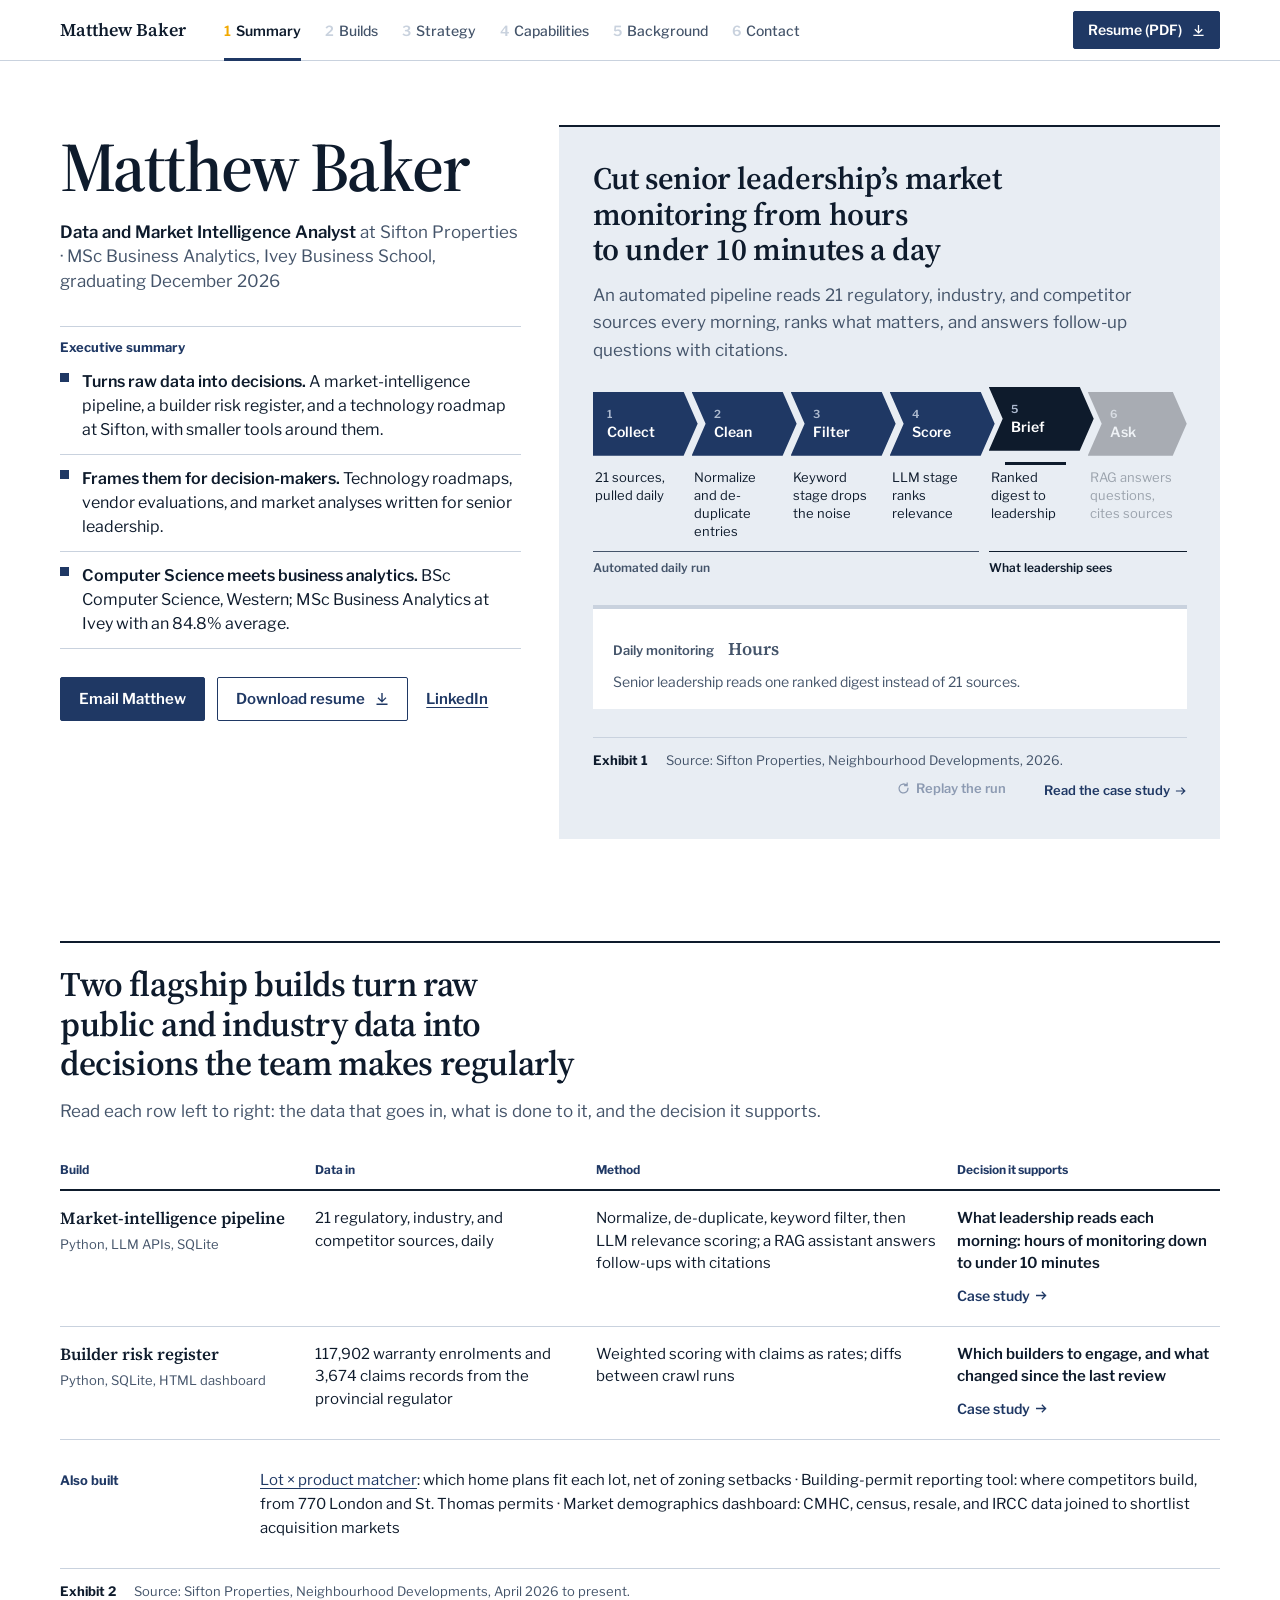
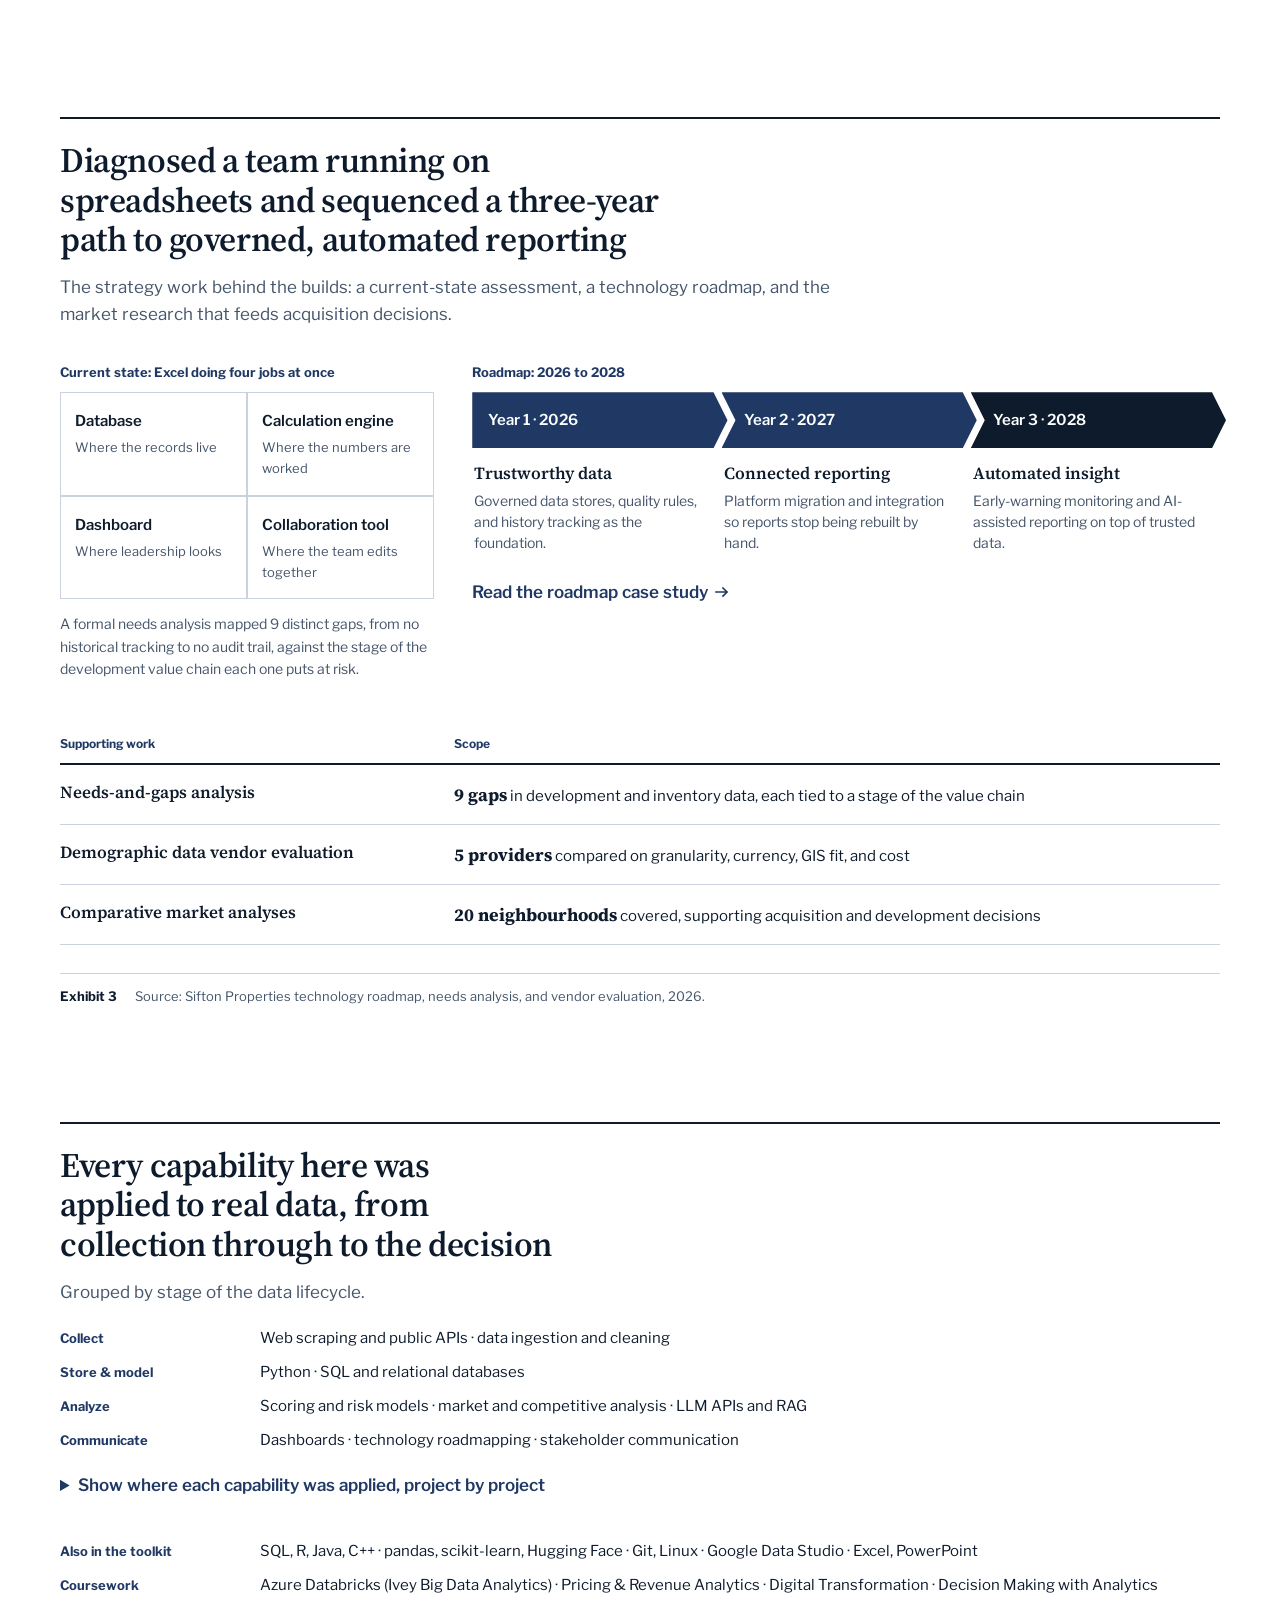
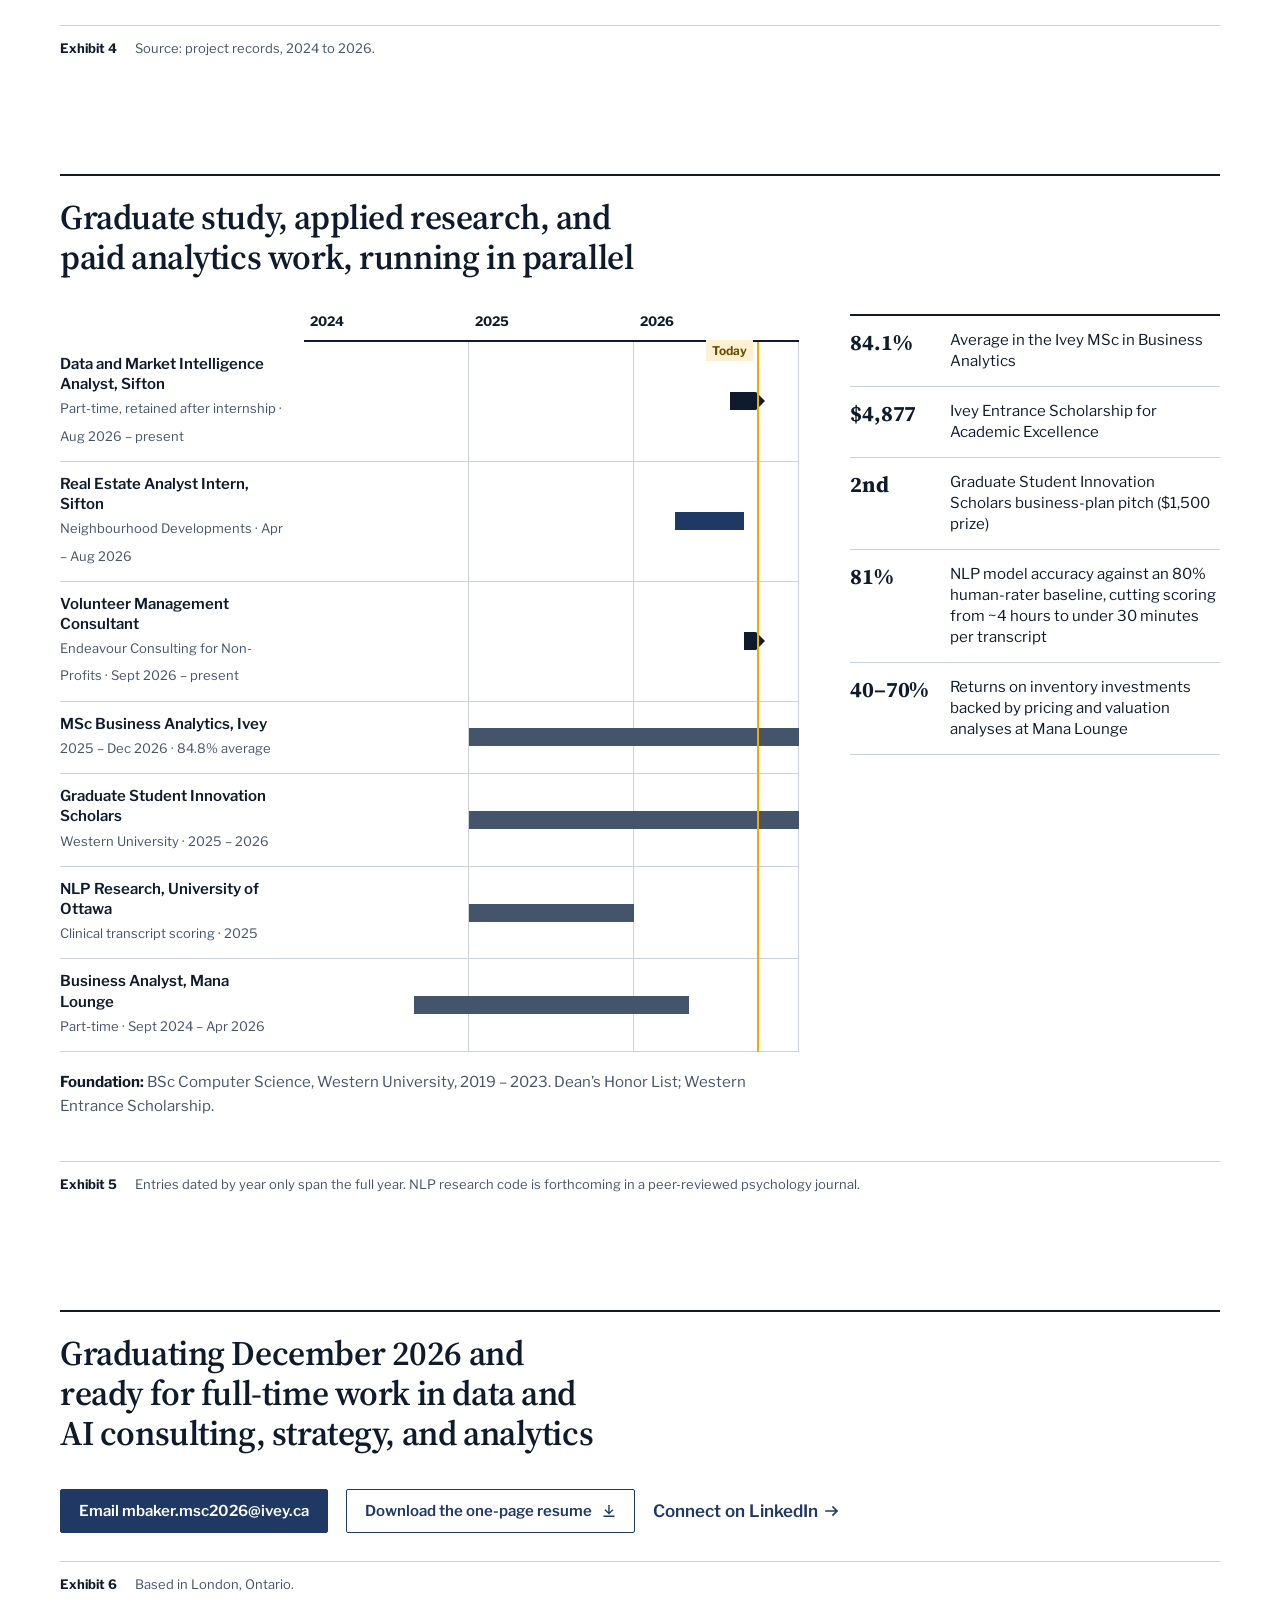
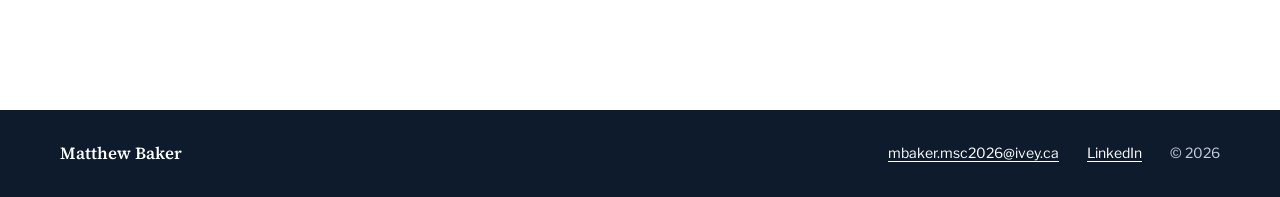
==== commit 388031f3: "Tighten site around flagship builds Cut the record-count exhibit, drop the election candidate profil" ====
--- a/index.html
+++ b/index.html
@@ -21,7 +21,6 @@
     <nav aria-label="Sections">
       <ol>
         <li><a href="#summary">Summary</a></li>
-        <li><a href="#data">Data</a></li>
         <li><a href="#builds">Builds</a></li>
         <li><a href="#strategy">Strategy</a></li>
         <li><a href="#capabilities">Capabilities</a></li>
@@ -45,7 +44,7 @@
       <div class="summary">
         <h2>Executive summary</h2>
         <ul>
-          <li><strong>Turns raw data into decisions.</strong><span class="rest"> Seven tools at Sifton, working on everything from 337 candidate profiles to 117,902 warranty records.</span></li>
+          <li><strong>Turns raw data into decisions.</strong><span class="rest"> A market-intelligence pipeline, a builder risk register, and a technology roadmap at Sifton, with smaller tools around them.</span></li>
           <li><strong>Frames them for decision-makers.</strong><span class="rest"> Technology roadmaps, vendor evaluations, and market analyses written for senior leadership.</span></li>
           <li><strong>Computer Science meets business analytics.</strong><span class="rest"> BSc Computer Science, Western; MSc Business Analytics at Ivey with an 84.8% average.</span></li>
         </ul>
@@ -82,58 +81,10 @@
   </div>
 </section>
 
-<!-- Exhibit 2: data -->
-<section class="exhibit" id="data" aria-labelledby="exd-t">
-  <div class="wrap"><div class="frame">
-    <h2 class="action" id="exd-t">Every build runs on real data, from 337 candidate profiles to 117,902 warranty enrolment records</h2>
-    <p class="lede">Record counts from the tools’ own databases and files. Each dataset was collected, cleaned, and joined before it fed a decision.</p>
-
-    <figure class="datachart evidence" aria-labelledby="dc-cap">
-      <div class="dc-scale" role="radiogroup" aria-label="Chart scale" hidden><span>Scale</span><label><input type="radio" name="dc-scale" value="log" checked><span>Log</span></label><label><input type="radio" name="dc-scale" value="lin"><span>Linear</span></label></div>
-      <div class="dc-axis" aria-hidden="true"><span></span><div><i style="left:0" data-log="100" data-lin="0">100</i><i style="left:25%" data-log="1,000" data-lin="40,000">1,000</i><i style="left:50%" data-log="10,000" data-lin="80,000">10,000</i><i style="left:75%" data-log="100,000" data-lin="120,000">100,000</i><i style="left:100%" data-log="1,000,000" data-lin="160,000">1,000,000</i></div></div>
-        <div class="dc-row" tabindex="0">
-          <span class="dc-l">Warranty enrolment records<small>Builder risk register</small></span>
-          <div class="dc-track" data-v="117902" style="--w:76.8%"><i class="dc-bar"></i><b class="dc-v" data-count>117,902</b>
-            <span class="dc-tip" role="tooltip"><strong>117,902 records</strong>Source: HCRA Ontario Builder Directory<br>Used for: Rate-normalized builder risk scores</span></div>
-        </div>
-        <div class="dc-row" tabindex="0">
-          <span class="dc-l">Change events logged across 15 crawl runs<small>Builder risk register</small></span>
-          <div class="dc-track" data-v="11880" style="--w:51.9%"><i class="dc-bar"></i><b class="dc-v" data-count>11,880</b>
-            <span class="dc-tip" role="tooltip"><strong>11,880 records</strong>Source: Diffs between successive crawls<br>Used for: Flags licence, status, and insolvency changes</span></div>
-        </div>
-        <div class="dc-row" tabindex="0">
-          <span class="dc-l">Claims history records<small>Builder risk register</small></span>
-          <div class="dc-track" data-v="3674" style="--w:39.1%"><i class="dc-bar"></i><b class="dc-v" data-count>3,674</b>
-            <span class="dc-tip" role="tooltip"><strong>3,674 records</strong>Source: HCRA Ontario Builder Directory<br>Used for: Claims per home, not raw counts</span></div>
-        </div>
-        <div class="dc-row" tabindex="0">
-          <span class="dc-l">Building permit records<small>Permit reporting tool</small></span>
-          <div class="dc-track" data-v="770" style="--w:22.2%"><i class="dc-bar"></i><b class="dc-v" data-count>770</b>
-            <span class="dc-tip" role="tooltip"><strong>770 records</strong>Source: London and St. Thomas permit data<br>Used for: Product mix, builder share, concentration</span></div>
-        </div>
-        <div class="dc-row" tabindex="0">
-          <span class="dc-l">Municipal candidates profiled<small>Election candidate profiler</small></span>
-          <div class="dc-track" data-v="337" style="--w:13.2%"><i class="dc-bar"></i><b class="dc-v" data-count>337</b>
-            <span class="dc-tip" role="tooltip"><strong>337 records</strong>Source: Public candidate information<br>Used for: Land-use and development positions</span></div>
-        </div>
-      <figcaption id="dc-cap" class="dc-note">Records per dataset, log scale: each gridline is ten times the one before. Hover, tap, or tab to a bar for its source.</figcaption>
-    </figure>
-
-    <dl class="also dc-also">
-      <dt>Also flowing daily</dt>
-      <dd>21 regulatory, industry, and competitor sources into the market-intelligence pipeline</dd>
-      <dt>Joined in one report</dt>
-      <dd>CMHC housing data, StatCan census, resale boards, and IRCC immigration data in the demographics dashboard</dd>
-    </dl>
-
-    <p class="source"><span class="no">Exhibit 2</span><span>Source: builder register database, permit workbook, and candidate file; counts as of September 28, 2026.</span></p>
-  </div></div>
-</section>
-
-<!-- Exhibit 3: builds -->
+<!-- Exhibit 2: builds -->
 <section class="exhibit" id="builds" aria-labelledby="ex2-t">
   <div class="wrap"><div class="frame">
-    <h2 class="action" id="ex2-t">Seven tools at Sifton, each turning a raw data source into a decision the team makes regularly</h2>
+    <h2 class="action" id="ex2-t">Two flagship builds turn raw public and industry data into decisions the team makes regularly</h2>
     <p class="lede">Read each row left to right: the data that goes in, what is done to it, and the decision it supports.</p>
 
     <div class="evidence table-scroll">
@@ -145,14 +96,8 @@
           <tr class="lead">
             <th scope="row">Market-intelligence pipeline<small>Python, LLM APIs, SQLite</small></th>
             <td data-h="Data in">21 regulatory, industry, and competitor sources, daily</td>
-            <td data-h="Method">Normalize, de-duplicate, keyword filter, then LLM relevance scoring</td>
+            <td data-h="Method">Normalize, de-duplicate, keyword filter, then LLM relevance scoring; a RAG assistant answers follow-ups with citations</td>
             <td data-h="Decision it supports" class="res">What leadership reads each morning: hours of monitoring down to under 10 minutes<br><a class="more" href="work/market-intelligence.html">Case study</a></td>
-          </tr>
-          <tr>
-            <th scope="row">RAG research assistant<small>Retrieval-augmented generation</small></th>
-            <td data-h="Data in">The pipeline’s archive of collected articles</td>
-            <td data-h="Method">Retrieval plus LLM answers, with citations back to the source</td>
-            <td data-h="Decision it supports" class="res">Ad-hoc market and competitor questions, answered in plain language<br><a class="more" href="work/market-intelligence.html#resolution">Case study</a></td>
           </tr>
           <tr>
             <th scope="row">Builder risk register<small>Python, SQLite, HTML dashboard</small></th>
@@ -160,35 +105,16 @@
             <td data-h="Method">Weighted scoring with claims as rates; diffs between crawl runs</td>
             <td data-h="Decision it supports" class="res">Which builders to engage, and what changed since the last review<br><a class="more" href="work/builder-risk-register.html">Case study</a></td>
           </tr>
-          <tr>
-            <th scope="row">Lot × product matcher<small>HTML/JS, rules engine</small></th>
-            <td data-h="Data in">Lot geometry from site plans; plan footprints from the product catalogue</td>
-            <td data-h="Method">Buildable envelope net of zoning setbacks, matched to plan dimensions</td>
-            <td data-h="Decision it supports" class="res">Which home plans to offer a builder for each lot<br><a class="more" href="work/lot-product-matcher.html">Case study</a></td>
-          </tr>
-          <tr>
-            <th scope="row">Building-permit reporting tool<small>Python desktop app</small></th>
-            <td data-h="Data in">770 permit records, London and St. Thomas</td>
-            <td data-h="Method">Product mix, volume over time, builder segmentation, market concentration</td>
-            <td data-h="Decision it supports" class="res">Where competitors are building, and what</td>
-          </tr>
-          <tr>
-            <th scope="row">Market demographics dashboard<small>Python pipeline, HTML report</small></th>
-            <td data-h="Data in">CMHC, StatCan census, resale boards, IRCC</td>
-            <td data-h="Method">Region-level joins, heatmaps, choropleth maps</td>
-            <td data-h="Decision it supports" class="res">Which markets to study for acquisition</td>
-          </tr>
-          <tr>
-            <th scope="row">Election candidate profiler<small>Flask, LLM APIs</small></th>
-            <td data-h="Data in">337 municipal candidates’ public information</td>
-            <td data-h="Method">LLM extraction into a structured, comparable profile</td>
-            <td data-h="Decision it supports" class="res">Where council candidates stand on land use and development</td>
-          </tr>
         </tbody>
       </table>
     </div>
 
-    <p class="source"><span class="no">Exhibit 3</span><span>Source: Sifton Properties, Neighbourhood Developments, April 2026 to present.</span></p>
+    <dl class="also">
+      <dt>Also built</dt>
+      <dd><a href="work/lot-product-matcher.html">Lot × product matcher</a>: which home plans fit each lot, net of zoning setbacks · Building-permit reporting tool: where competitors build, from 770 London and St. Thomas permits · Market demographics dashboard: CMHC, census, resale, and IRCC data joined to shortlist acquisition markets</dd>
+    </dl>
+
+    <p class="source"><span class="no">Exhibit 2</span><span>Source: Sifton Properties, Neighbourhood Developments, April 2026 to present.</span></p>
   </div></div>
 </section>
 
@@ -230,7 +156,7 @@
       </tbody>
     </table>
 
-    <p class="source"><span class="no">Exhibit 4</span><span>Source: Sifton Properties technology roadmap, needs analysis, and vendor evaluation, 2026.</span></p>
+    <p class="source"><span class="no">Exhibit 3</span><span>Source: Sifton Properties technology roadmap, needs analysis, and vendor evaluation, 2026.</span></p>
   </div></div>
 </section>
 
@@ -238,8 +164,17 @@
 <section class="exhibit" id="capabilities" aria-labelledby="ex4-t">
   <div class="wrap"><div class="frame">
     <h2 class="action" id="ex4-t">Every capability here was applied to real data, from collection through to the decision</h2>
-    <p class="lede"><span class="d">Grouped by stage of the data lifecycle. Read across to see where each capability was applied; read down to see what each project took.</span><span class="m">Grouped by stage of the data lifecycle, with the number of projects that used each capability.</span></p>
-
+    <p class="lede">Grouped by stage of the data lifecycle.</p>
+
+    <dl class="also evidence stages-top">
+      <dt>Collect</dt><dd>Web scraping and public APIs · data ingestion and cleaning</dd>
+      <dt>Store &amp; model</dt><dd>Python · SQL and relational databases</dd>
+      <dt>Analyze</dt><dd>Scoring and risk models · market and competitive analysis · LLM APIs and RAG</dd>
+      <dt>Communicate</dt><dd>Dashboards · technology roadmapping · stakeholder communication</dd>
+    </dl>
+
+    <details class="mx-more">
+    <summary>Show where each capability was applied, project by project</summary>
     <div class="evidence matrix-wrap" tabindex="0" role="region" aria-label="Capability matrix, scrolls sideways on small screens">
       <table class="matrix">
         <thead>
@@ -247,7 +182,6 @@
             <th class="corner" scope="col">Capability</th>
             <th scope="col"><button class="mx-col" type="button" aria-pressed="false"><span>Market-intel pipeline</span></button></th>
             <th scope="col"><button class="mx-col" type="button" aria-pressed="false"><span>RAG assistant</span></button></th>
-            <th scope="col"><button class="mx-col" type="button" aria-pressed="false"><span>Candidate profiler</span></button></th>
             <th scope="col"><button class="mx-col" type="button" aria-pressed="false"><span>Permit reporting</span></button></th>
             <th scope="col"><button class="mx-col" type="button" aria-pressed="false"><span>Builder risk register</span></button></th>
             <th scope="col"><button class="mx-col" type="button" aria-pressed="false"><span>Demographics dashboard</span></button></th>
@@ -259,46 +193,47 @@
           </tr>
         </thead>
         <tbody>
-          <tr class="grp"><th scope="rowgroup" colspan="12">Collect</th></tr>
-          <tr><th scope="row">Web scraping &amp; public APIs</th><td><i class="dot on" role="img" aria-label="Market-intel pipeline: used"></i></td><td><i class="dot" role="img" aria-label="RAG assistant: not used"></i></td><td><i class="dot on" role="img" aria-label="Candidate profiler: used"></i></td><td><i class="dot" role="img" aria-label="Permit reporting: not used"></i></td><td><i class="dot on" role="img" aria-label="Builder risk register: used"></i></td><td><i class="dot on" role="img" aria-label="Demographics dashboard: used"></i></td><td><i class="dot" role="img" aria-label="Lot × product matcher: not used"></i></td><td><i class="dot" role="img" aria-label="Technology roadmap: not used"></i></td><td><i class="dot" role="img" aria-label="NLP research (uOttawa): not used"></i></td><td><i class="dot" role="img" aria-label="Pricing analytics (Mana): not used"></i></td><td class="n">4</td></tr>
-          <tr><th scope="row">Data ingestion &amp; cleaning</th><td><i class="dot on" role="img" aria-label="Market-intel pipeline: used"></i></td><td><i class="dot" role="img" aria-label="RAG assistant: not used"></i></td><td><i class="dot" role="img" aria-label="Candidate profiler: not used"></i></td><td><i class="dot on" role="img" aria-label="Permit reporting: used"></i></td><td><i class="dot on" role="img" aria-label="Builder risk register: used"></i></td><td><i class="dot on" role="img" aria-label="Demographics dashboard: used"></i></td><td><i class="dot" role="img" aria-label="Lot × product matcher: not used"></i></td><td><i class="dot" role="img" aria-label="Technology roadmap: not used"></i></td><td><i class="dot" role="img" aria-label="NLP research (uOttawa): not used"></i></td><td><i class="dot" role="img" aria-label="Pricing analytics (Mana): not used"></i></td><td class="n">4</td></tr>
-          <tr class="grp"><th scope="rowgroup" colspan="12">Store &amp; model</th></tr>
-          <tr><th scope="row">SQL &amp; relational databases</th><td><i class="dot on" role="img" aria-label="Market-intel pipeline: used"></i></td><td><i class="dot on" role="img" aria-label="RAG assistant: used"></i></td><td><i class="dot" role="img" aria-label="Candidate profiler: not used"></i></td><td><i class="dot" role="img" aria-label="Permit reporting: not used"></i></td><td><i class="dot on" role="img" aria-label="Builder risk register: used"></i></td><td><i class="dot" role="img" aria-label="Demographics dashboard: not used"></i></td><td><i class="dot" role="img" aria-label="Lot × product matcher: not used"></i></td><td><i class="dot" role="img" aria-label="Technology roadmap: not used"></i></td><td><i class="dot" role="img" aria-label="NLP research (uOttawa): not used"></i></td><td><i class="dot on" role="img" aria-label="Pricing analytics (Mana): used"></i></td><td class="n">4</td></tr>
-          <tr><th scope="row">Python</th><td><i class="dot on" role="img" aria-label="Market-intel pipeline: used"></i></td><td><i class="dot on" role="img" aria-label="RAG assistant: used"></i></td><td><i class="dot on" role="img" aria-label="Candidate profiler: used"></i></td><td><i class="dot on" role="img" aria-label="Permit reporting: used"></i></td><td><i class="dot on" role="img" aria-label="Builder risk register: used"></i></td><td><i class="dot on" role="img" aria-label="Demographics dashboard: used"></i></td><td><i class="dot" role="img" aria-label="Lot × product matcher: not used"></i></td><td><i class="dot" role="img" aria-label="Technology roadmap: not used"></i></td><td><i class="dot on" role="img" aria-label="NLP research (uOttawa): used"></i></td><td><i class="dot" role="img" aria-label="Pricing analytics (Mana): not used"></i></td><td class="n">7</td></tr>
-          <tr class="grp"><th scope="rowgroup" colspan="12">Analyze</th></tr>
-          <tr><th scope="row">Scoring &amp; risk models</th><td><i class="dot on" role="img" aria-label="Market-intel pipeline: used"></i></td><td><i class="dot" role="img" aria-label="RAG assistant: not used"></i></td><td><i class="dot" role="img" aria-label="Candidate profiler: not used"></i></td><td><i class="dot" role="img" aria-label="Permit reporting: not used"></i></td><td><i class="dot on" role="img" aria-label="Builder risk register: used"></i></td><td><i class="dot" role="img" aria-label="Demographics dashboard: not used"></i></td><td><i class="dot" role="img" aria-label="Lot × product matcher: not used"></i></td><td><i class="dot" role="img" aria-label="Technology roadmap: not used"></i></td><td><i class="dot" role="img" aria-label="NLP research (uOttawa): not used"></i></td><td><i class="dot on" role="img" aria-label="Pricing analytics (Mana): used"></i></td><td class="n">3</td></tr>
-          <tr><th scope="row">Market &amp; competitive analysis</th><td><i class="dot on" role="img" aria-label="Market-intel pipeline: used"></i></td><td><i class="dot" role="img" aria-label="RAG assistant: not used"></i></td><td><i class="dot" role="img" aria-label="Candidate profiler: not used"></i></td><td><i class="dot on" role="img" aria-label="Permit reporting: used"></i></td><td><i class="dot" role="img" aria-label="Builder risk register: not used"></i></td><td><i class="dot on" role="img" aria-label="Demographics dashboard: used"></i></td><td><i class="dot" role="img" aria-label="Lot × product matcher: not used"></i></td><td><i class="dot" role="img" aria-label="Technology roadmap: not used"></i></td><td><i class="dot" role="img" aria-label="NLP research (uOttawa): not used"></i></td><td><i class="dot on" role="img" aria-label="Pricing analytics (Mana): used"></i></td><td class="n">4</td></tr>
-          <tr><th scope="row">LLM APIs<small> (Anthropic, OpenAI)</small></th><td><i class="dot on" role="img" aria-label="Market-intel pipeline: used"></i></td><td><i class="dot on" role="img" aria-label="RAG assistant: used"></i></td><td><i class="dot on" role="img" aria-label="Candidate profiler: used"></i></td><td><i class="dot" role="img" aria-label="Permit reporting: not used"></i></td><td><i class="dot" role="img" aria-label="Builder risk register: not used"></i></td><td><i class="dot" role="img" aria-label="Demographics dashboard: not used"></i></td><td><i class="dot" role="img" aria-label="Lot × product matcher: not used"></i></td><td><i class="dot" role="img" aria-label="Technology roadmap: not used"></i></td><td><i class="dot on" role="img" aria-label="NLP research (uOttawa): used"></i></td><td><i class="dot" role="img" aria-label="Pricing analytics (Mana): not used"></i></td><td class="n">4</td></tr>
-          <tr><th scope="row">Retrieval-augmented generation</th><td><i class="dot" role="img" aria-label="Market-intel pipeline: not used"></i></td><td><i class="dot on" role="img" aria-label="RAG assistant: used"></i></td><td><i class="dot" role="img" aria-label="Candidate profiler: not used"></i></td><td><i class="dot" role="img" aria-label="Permit reporting: not used"></i></td><td><i class="dot" role="img" aria-label="Builder risk register: not used"></i></td><td><i class="dot" role="img" aria-label="Demographics dashboard: not used"></i></td><td><i class="dot" role="img" aria-label="Lot × product matcher: not used"></i></td><td><i class="dot" role="img" aria-label="Technology roadmap: not used"></i></td><td><i class="dot" role="img" aria-label="NLP research (uOttawa): not used"></i></td><td><i class="dot" role="img" aria-label="Pricing analytics (Mana): not used"></i></td><td class="n">1</td></tr>
-          <tr><th scope="row">NLP modelling<small> (Hugging Face)</small></th><td><i class="dot" role="img" aria-label="Market-intel pipeline: not used"></i></td><td><i class="dot" role="img" aria-label="RAG assistant: not used"></i></td><td><i class="dot" role="img" aria-label="Candidate profiler: not used"></i></td><td><i class="dot" role="img" aria-label="Permit reporting: not used"></i></td><td><i class="dot" role="img" aria-label="Builder risk register: not used"></i></td><td><i class="dot" role="img" aria-label="Demographics dashboard: not used"></i></td><td><i class="dot" role="img" aria-label="Lot × product matcher: not used"></i></td><td><i class="dot" role="img" aria-label="Technology roadmap: not used"></i></td><td><i class="dot on" role="img" aria-label="NLP research (uOttawa): used"></i></td><td><i class="dot" role="img" aria-label="Pricing analytics (Mana): not used"></i></td><td class="n">1</td></tr>
-          <tr class="grp"><th scope="rowgroup" colspan="12">Communicate</th></tr>
-          <tr><th scope="row">Dashboards &amp; interactive reports</th><td><i class="dot" role="img" aria-label="Market-intel pipeline: not used"></i></td><td><i class="dot" role="img" aria-label="RAG assistant: not used"></i></td><td><i class="dot" role="img" aria-label="Candidate profiler: not used"></i></td><td><i class="dot on" role="img" aria-label="Permit reporting: used"></i></td><td><i class="dot on" role="img" aria-label="Builder risk register: used"></i></td><td><i class="dot on" role="img" aria-label="Demographics dashboard: used"></i></td><td><i class="dot on" role="img" aria-label="Lot × product matcher: used"></i></td><td><i class="dot" role="img" aria-label="Technology roadmap: not used"></i></td><td><i class="dot" role="img" aria-label="NLP research (uOttawa): not used"></i></td><td><i class="dot" role="img" aria-label="Pricing analytics (Mana): not used"></i></td><td class="n">4</td></tr>
-          <tr><th scope="row">Web apps<small> (Flask, HTML/JS)</small></th><td><i class="dot" role="img" aria-label="Market-intel pipeline: not used"></i></td><td><i class="dot" role="img" aria-label="RAG assistant: not used"></i></td><td><i class="dot on" role="img" aria-label="Candidate profiler: used"></i></td><td><i class="dot" role="img" aria-label="Permit reporting: not used"></i></td><td><i class="dot" role="img" aria-label="Builder risk register: not used"></i></td><td><i class="dot" role="img" aria-label="Demographics dashboard: not used"></i></td><td><i class="dot on" role="img" aria-label="Lot × product matcher: used"></i></td><td><i class="dot" role="img" aria-label="Technology roadmap: not used"></i></td><td><i class="dot" role="img" aria-label="NLP research (uOttawa): not used"></i></td><td><i class="dot" role="img" aria-label="Pricing analytics (Mana): not used"></i></td><td class="n">2</td></tr>
-          <tr><th scope="row">Technology strategy &amp; roadmapping</th><td><i class="dot" role="img" aria-label="Market-intel pipeline: not used"></i></td><td><i class="dot" role="img" aria-label="RAG assistant: not used"></i></td><td><i class="dot" role="img" aria-label="Candidate profiler: not used"></i></td><td><i class="dot" role="img" aria-label="Permit reporting: not used"></i></td><td><i class="dot" role="img" aria-label="Builder risk register: not used"></i></td><td><i class="dot" role="img" aria-label="Demographics dashboard: not used"></i></td><td><i class="dot" role="img" aria-label="Lot × product matcher: not used"></i></td><td><i class="dot on" role="img" aria-label="Technology roadmap: used"></i></td><td><i class="dot" role="img" aria-label="NLP research (uOttawa): not used"></i></td><td><i class="dot" role="img" aria-label="Pricing analytics (Mana): not used"></i></td><td class="n">1</td></tr>
-          <tr><th scope="row">Stakeholder communication</th><td><i class="dot on" role="img" aria-label="Market-intel pipeline: used"></i></td><td><i class="dot" role="img" aria-label="RAG assistant: not used"></i></td><td><i class="dot" role="img" aria-label="Candidate profiler: not used"></i></td><td><i class="dot" role="img" aria-label="Permit reporting: not used"></i></td><td><i class="dot" role="img" aria-label="Builder risk register: not used"></i></td><td><i class="dot" role="img" aria-label="Demographics dashboard: not used"></i></td><td><i class="dot on" role="img" aria-label="Lot × product matcher: used"></i></td><td><i class="dot on" role="img" aria-label="Technology roadmap: used"></i></td><td><i class="dot on" role="img" aria-label="NLP research (uOttawa): used"></i></td><td><i class="dot" role="img" aria-label="Pricing analytics (Mana): not used"></i></td><td class="n">4</td></tr>
+          <tr class="grp"><th scope="rowgroup" colspan="11">Collect</th></tr>
+          <tr><th scope="row">Web scraping &amp; public APIs</th><td><i class="dot on" role="img" aria-label="Market-intel pipeline: used"></i></td><td><i class="dot" role="img" aria-label="RAG assistant: not used"></i></td><td><i class="dot" role="img" aria-label="Permit reporting: not used"></i></td><td><i class="dot on" role="img" aria-label="Builder risk register: used"></i></td><td><i class="dot on" role="img" aria-label="Demographics dashboard: used"></i></td><td><i class="dot" role="img" aria-label="Lot × product matcher: not used"></i></td><td><i class="dot" role="img" aria-label="Technology roadmap: not used"></i></td><td><i class="dot" role="img" aria-label="NLP research (uOttawa): not used"></i></td><td><i class="dot" role="img" aria-label="Pricing analytics (Mana): not used"></i></td><td class="n">3</td></tr>
+          <tr><th scope="row">Data ingestion &amp; cleaning</th><td><i class="dot on" role="img" aria-label="Market-intel pipeline: used"></i></td><td><i class="dot" role="img" aria-label="RAG assistant: not used"></i></td><td><i class="dot on" role="img" aria-label="Permit reporting: used"></i></td><td><i class="dot on" role="img" aria-label="Builder risk register: used"></i></td><td><i class="dot on" role="img" aria-label="Demographics dashboard: used"></i></td><td><i class="dot" role="img" aria-label="Lot × product matcher: not used"></i></td><td><i class="dot" role="img" aria-label="Technology roadmap: not used"></i></td><td><i class="dot" role="img" aria-label="NLP research (uOttawa): not used"></i></td><td><i class="dot" role="img" aria-label="Pricing analytics (Mana): not used"></i></td><td class="n">4</td></tr>
+          <tr class="grp"><th scope="rowgroup" colspan="11">Store &amp; model</th></tr>
+          <tr><th scope="row">SQL &amp; relational databases</th><td><i class="dot on" role="img" aria-label="Market-intel pipeline: used"></i></td><td><i class="dot on" role="img" aria-label="RAG assistant: used"></i></td><td><i class="dot" role="img" aria-label="Permit reporting: not used"></i></td><td><i class="dot on" role="img" aria-label="Builder risk register: used"></i></td><td><i class="dot" role="img" aria-label="Demographics dashboard: not used"></i></td><td><i class="dot" role="img" aria-label="Lot × product matcher: not used"></i></td><td><i class="dot" role="img" aria-label="Technology roadmap: not used"></i></td><td><i class="dot" role="img" aria-label="NLP research (uOttawa): not used"></i></td><td><i class="dot on" role="img" aria-label="Pricing analytics (Mana): used"></i></td><td class="n">4</td></tr>
+          <tr><th scope="row">Python</th><td><i class="dot on" role="img" aria-label="Market-intel pipeline: used"></i></td><td><i class="dot on" role="img" aria-label="RAG assistant: used"></i></td><td><i class="dot on" role="img" aria-label="Permit reporting: used"></i></td><td><i class="dot on" role="img" aria-label="Builder risk register: used"></i></td><td><i class="dot on" role="img" aria-label="Demographics dashboard: used"></i></td><td><i class="dot" role="img" aria-label="Lot × product matcher: not used"></i></td><td><i class="dot" role="img" aria-label="Technology roadmap: not used"></i></td><td><i class="dot on" role="img" aria-label="NLP research (uOttawa): used"></i></td><td><i class="dot" role="img" aria-label="Pricing analytics (Mana): not used"></i></td><td class="n">6</td></tr>
+          <tr class="grp"><th scope="rowgroup" colspan="11">Analyze</th></tr>
+          <tr><th scope="row">Scoring &amp; risk models</th><td><i class="dot on" role="img" aria-label="Market-intel pipeline: used"></i></td><td><i class="dot" role="img" aria-label="RAG assistant: not used"></i></td><td><i class="dot" role="img" aria-label="Permit reporting: not used"></i></td><td><i class="dot on" role="img" aria-label="Builder risk register: used"></i></td><td><i class="dot" role="img" aria-label="Demographics dashboard: not used"></i></td><td><i class="dot" role="img" aria-label="Lot × product matcher: not used"></i></td><td><i class="dot" role="img" aria-label="Technology roadmap: not used"></i></td><td><i class="dot" role="img" aria-label="NLP research (uOttawa): not used"></i></td><td><i class="dot on" role="img" aria-label="Pricing analytics (Mana): used"></i></td><td class="n">3</td></tr>
+          <tr><th scope="row">Market &amp; competitive analysis</th><td><i class="dot on" role="img" aria-label="Market-intel pipeline: used"></i></td><td><i class="dot" role="img" aria-label="RAG assistant: not used"></i></td><td><i class="dot on" role="img" aria-label="Permit reporting: used"></i></td><td><i class="dot" role="img" aria-label="Builder risk register: not used"></i></td><td><i class="dot on" role="img" aria-label="Demographics dashboard: used"></i></td><td><i class="dot" role="img" aria-label="Lot × product matcher: not used"></i></td><td><i class="dot" role="img" aria-label="Technology roadmap: not used"></i></td><td><i class="dot" role="img" aria-label="NLP research (uOttawa): not used"></i></td><td><i class="dot on" role="img" aria-label="Pricing analytics (Mana): used"></i></td><td class="n">4</td></tr>
+          <tr><th scope="row">LLM APIs<small> (Anthropic, OpenAI)</small></th><td><i class="dot on" role="img" aria-label="Market-intel pipeline: used"></i></td><td><i class="dot on" role="img" aria-label="RAG assistant: used"></i></td><td><i class="dot" role="img" aria-label="Permit reporting: not used"></i></td><td><i class="dot" role="img" aria-label="Builder risk register: not used"></i></td><td><i class="dot" role="img" aria-label="Demographics dashboard: not used"></i></td><td><i class="dot" role="img" aria-label="Lot × product matcher: not used"></i></td><td><i class="dot" role="img" aria-label="Technology roadmap: not used"></i></td><td><i class="dot on" role="img" aria-label="NLP research (uOttawa): used"></i></td><td><i class="dot" role="img" aria-label="Pricing analytics (Mana): not used"></i></td><td class="n">3</td></tr>
+          <tr><th scope="row">Retrieval-augmented generation</th><td><i class="dot" role="img" aria-label="Market-intel pipeline: not used"></i></td><td><i class="dot on" role="img" aria-label="RAG assistant: used"></i></td><td><i class="dot" role="img" aria-label="Permit reporting: not used"></i></td><td><i class="dot" role="img" aria-label="Builder risk register: not used"></i></td><td><i class="dot" role="img" aria-label="Demographics dashboard: not used"></i></td><td><i class="dot" role="img" aria-label="Lot × product matcher: not used"></i></td><td><i class="dot" role="img" aria-label="Technology roadmap: not used"></i></td><td><i class="dot" role="img" aria-label="NLP research (uOttawa): not used"></i></td><td><i class="dot" role="img" aria-label="Pricing analytics (Mana): not used"></i></td><td class="n">1</td></tr>
+          <tr><th scope="row">NLP modelling<small> (Hugging Face)</small></th><td><i class="dot" role="img" aria-label="Market-intel pipeline: not used"></i></td><td><i class="dot" role="img" aria-label="RAG assistant: not used"></i></td><td><i class="dot" role="img" aria-label="Permit reporting: not used"></i></td><td><i class="dot" role="img" aria-label="Builder risk register: not used"></i></td><td><i class="dot" role="img" aria-label="Demographics dashboard: not used"></i></td><td><i class="dot" role="img" aria-label="Lot × product matcher: not used"></i></td><td><i class="dot" role="img" aria-label="Technology roadmap: not used"></i></td><td><i class="dot on" role="img" aria-label="NLP research (uOttawa): used"></i></td><td><i class="dot" role="img" aria-label="Pricing analytics (Mana): not used"></i></td><td class="n">1</td></tr>
+          <tr class="grp"><th scope="rowgroup" colspan="11">Communicate</th></tr>
+          <tr><th scope="row">Dashboards &amp; interactive reports</th><td><i class="dot" role="img" aria-label="Market-intel pipeline: not used"></i></td><td><i class="dot" role="img" aria-label="RAG assistant: not used"></i></td><td><i class="dot on" role="img" aria-label="Permit reporting: used"></i></td><td><i class="dot on" role="img" aria-label="Builder risk register: used"></i></td><td><i class="dot on" role="img" aria-label="Demographics dashboard: used"></i></td><td><i class="dot on" role="img" aria-label="Lot × product matcher: used"></i></td><td><i class="dot" role="img" aria-label="Technology roadmap: not used"></i></td><td><i class="dot" role="img" aria-label="NLP research (uOttawa): not used"></i></td><td><i class="dot" role="img" aria-label="Pricing analytics (Mana): not used"></i></td><td class="n">4</td></tr>
+          <tr><th scope="row">Web apps<small> (Flask, HTML/JS)</small></th><td><i class="dot" role="img" aria-label="Market-intel pipeline: not used"></i></td><td><i class="dot" role="img" aria-label="RAG assistant: not used"></i></td><td><i class="dot" role="img" aria-label="Permit reporting: not used"></i></td><td><i class="dot" role="img" aria-label="Builder risk register: not used"></i></td><td><i class="dot" role="img" aria-label="Demographics dashboard: not used"></i></td><td><i class="dot on" role="img" aria-label="Lot × product matcher: used"></i></td><td><i class="dot" role="img" aria-label="Technology roadmap: not used"></i></td><td><i class="dot" role="img" aria-label="NLP research (uOttawa): not used"></i></td><td><i class="dot" role="img" aria-label="Pricing analytics (Mana): not used"></i></td><td class="n">1</td></tr>
+          <tr><th scope="row">Technology strategy &amp; roadmapping</th><td><i class="dot" role="img" aria-label="Market-intel pipeline: not used"></i></td><td><i class="dot" role="img" aria-label="RAG assistant: not used"></i></td><td><i class="dot" role="img" aria-label="Permit reporting: not used"></i></td><td><i class="dot" role="img" aria-label="Builder risk register: not used"></i></td><td><i class="dot" role="img" aria-label="Demographics dashboard: not used"></i></td><td><i class="dot" role="img" aria-label="Lot × product matcher: not used"></i></td><td><i class="dot on" role="img" aria-label="Technology roadmap: used"></i></td><td><i class="dot" role="img" aria-label="NLP research (uOttawa): not used"></i></td><td><i class="dot" role="img" aria-label="Pricing analytics (Mana): not used"></i></td><td class="n">1</td></tr>
+          <tr><th scope="row">Stakeholder communication</th><td><i class="dot on" role="img" aria-label="Market-intel pipeline: used"></i></td><td><i class="dot" role="img" aria-label="RAG assistant: not used"></i></td><td><i class="dot" role="img" aria-label="Permit reporting: not used"></i></td><td><i class="dot" role="img" aria-label="Builder risk register: not used"></i></td><td><i class="dot" role="img" aria-label="Demographics dashboard: not used"></i></td><td><i class="dot on" role="img" aria-label="Lot × product matcher: used"></i></td><td><i class="dot on" role="img" aria-label="Technology roadmap: used"></i></td><td><i class="dot on" role="img" aria-label="NLP research (uOttawa): used"></i></td><td><i class="dot" role="img" aria-label="Pricing analytics (Mana): not used"></i></td><td class="n">4</td></tr>
         </tbody>
       </table>
     </div>
     <ul class="mx-list" aria-label="Capabilities and the projects that used them">
       <li class="grp">Collect</li>
-      <li><b>4</b><div><strong>Web scraping &amp; public APIs</strong><span>Market-intel pipeline, Candidate profiler, Builder risk register, Demographics dashboard</span></div></li>
+      <li><b>3</b><div><strong>Web scraping &amp; public APIs</strong><span>Market-intel pipeline, Builder risk register, Demographics dashboard</span></div></li>
       <li><b>4</b><div><strong>Data ingestion &amp; cleaning</strong><span>Market-intel pipeline, Permit reporting, Builder risk register, Demographics dashboard</span></div></li>
       <li class="grp">Store &amp; model</li>
       <li><b>4</b><div><strong>SQL &amp; relational databases</strong><span>Market-intel pipeline, RAG assistant, Builder risk register, Pricing analytics (Mana)</span></div></li>
-      <li><b>7</b><div><strong>Python</strong><span>Market-intel pipeline, RAG assistant, Candidate profiler, Permit reporting, Builder risk register, Demographics dashboard, NLP research (uOttawa)</span></div></li>
+      <li><b>6</b><div><strong>Python</strong><span>Market-intel pipeline, RAG assistant, Permit reporting, Builder risk register, Demographics dashboard, NLP research (uOttawa)</span></div></li>
       <li class="grp">Analyze</li>
       <li><b>3</b><div><strong>Scoring &amp; risk models</strong><span>Market-intel pipeline, Builder risk register, Pricing analytics (Mana)</span></div></li>
       <li><b>4</b><div><strong>Market &amp; competitive analysis</strong><span>Market-intel pipeline, Permit reporting, Demographics dashboard, Pricing analytics (Mana)</span></div></li>
-      <li><b>4</b><div><strong>LLM APIs</strong><span>Market-intel pipeline, RAG assistant, Candidate profiler, NLP research (uOttawa)</span></div></li>
+      <li><b>3</b><div><strong>LLM APIs</strong><span>Market-intel pipeline, RAG assistant, NLP research (uOttawa)</span></div></li>
       <li><b>1</b><div><strong>Retrieval-augmented generation</strong><span>RAG assistant</span></div></li>
       <li><b>1</b><div><strong>NLP modelling</strong><span>NLP research (uOttawa)</span></div></li>
       <li class="grp">Communicate</li>
       <li><b>4</b><div><strong>Dashboards &amp; interactive reports</strong><span>Permit reporting, Builder risk register, Demographics dashboard, Lot × product matcher</span></div></li>
-      <li><b>2</b><div><strong>Web apps</strong><span>Candidate profiler, Lot × product matcher</span></div></li>
+      <li><b>1</b><div><strong>Web apps</strong><span>Lot × product matcher</span></div></li>
       <li><b>1</b><div><strong>Technology strategy &amp; roadmapping</strong><span>Technology roadmap</span></div></li>
       <li><b>4</b><div><strong>Stakeholder communication</strong><span>Market-intel pipeline, Lot × product matcher, Technology roadmap, NLP research (uOttawa)</span></div></li>
     </ul>
     <div class="key"><span><i class="dot on" aria-hidden="true"></i>Used in the project</span><span><i class="dot" aria-hidden="true"></i>Not used</span><span class="key-hint">Hover or select a project to see what it used</span></div>
+    </details>
 
     <dl class="also">
       <dt>Also in the toolkit</dt>
@@ -307,7 +242,7 @@
       <dd>Azure Databricks (Ivey Big Data Analytics) · Pricing &amp; Revenue Analytics · Digital Transformation · Decision Making with Analytics</dd>
     </dl>
 
-    <p class="source"><span class="no">Exhibit 5</span><span>Source: project records, 2024 to 2026.</span></p>
+    <p class="source"><span class="no">Exhibit 4</span><span>Source: project records, 2024 to 2026.</span></p>
   </div></div>
 </section>
 
@@ -343,7 +278,7 @@
       </ul>
     </div>
 
-    <p class="source"><span class="no">Exhibit 6</span><span>Entries dated by year only span the full year. NLP research code is forthcoming in a peer-reviewed psychology journal.</span></p>
+    <p class="source"><span class="no">Exhibit 5</span><span>Entries dated by year only span the full year. NLP research code is forthcoming in a peer-reviewed psychology journal.</span></p>
   </div></div>
 </section>
 
@@ -356,7 +291,7 @@
       <a class="btn btn-ghost arrow dl" href="Matthew-Baker-Resume.pdf" download>Download the one-page resume</a>
       <a class="more" href="https://www.linkedin.com/in/matthew-baker-analytics">Connect on LinkedIn</a>
     </div>
-    <p class="source"><span class="no">Exhibit 7</span><span>Based in London, Ontario.</span></p>
+    <p class="source"><span class="no">Exhibit 6</span><span>Based in London, Ontario.</span></p>
   </div></div>
 </section>
 
--- a/styles.css
+++ b/styles.css
@@ -1103,99 +1103,6 @@
 }
 
 
-/* ---------- Data exhibit: records per dataset ---------- */
-
-.datachart { margin: 36px 0 0; }
-.dc-axis,
-.dc-row {
-  display: grid;
-  grid-template-columns: minmax(15rem, 32%) 1fr;
-  gap: 0 20px;
-  align-items: center;
-}
-.dc-axis > div {
-  position: relative;
-  height: 24px;
-  border-bottom: 1px solid var(--ink);
-}
-.dc-axis i {
-  position: absolute;
-  bottom: 6px;
-  font: 600 0.75rem/1 var(--sans);
-  font-style: normal;
-  color: var(--muted);
-  font-variant-numeric: tabular-nums;
-  transform: translateX(4px);
-}
-.dc-row { border-bottom: 1px solid var(--rule); outline-offset: 0; }
-.dc-l { padding: 14px 0; font-size: 0.9375rem; font-weight: 600; line-height: 1.35; }
-.dc-l small { display: block; font-size: 0.8125rem; font-weight: 400; color: var(--muted); }
-.dc-track {
-  position: relative;
-  align-self: stretch;
-  background:
-    linear-gradient(var(--rule), var(--rule)) 25% 0 / 1px 100% no-repeat,
-    linear-gradient(var(--rule), var(--rule)) 50% 0 / 1px 100% no-repeat,
-    linear-gradient(var(--rule), var(--rule)) 75% 0 / 1px 100% no-repeat;
-}
-.dc-bar {
-  position: absolute;
-  left: 0;
-  top: 50%;
-  height: 20px;
-  margin-top: -10px;
-  width: 100%;
-  background: var(--data);
-  clip-path: inset(0 calc(100% - max(var(--w), 3px)) 0 0 round 0 4px 4px 0);
-  transform-origin: left;
-  transition: background-color 0.2s;
-}
-.dc-v {
-  position: absolute;
-  top: 50%;
-  left: calc(var(--w) + 8px);
-  transform: translateY(-50%);
-  font: 700 0.9375rem/1 var(--sans);
-  font-variant-numeric: tabular-nums;
-  color: var(--ink);
-  white-space: nowrap;
-}
-.dc-tip {
-  position: absolute;
-  z-index: 5;
-  left: clamp(0px, calc(var(--w) - 8rem), calc(100% - 16.5rem));
-  bottom: calc(50% + 16px);
-  width: 16.5rem;
-  padding: 10px 12px;
-  background: var(--ink);
-  color: #dbe3ee;
-  font-size: 0.8125rem;
-  line-height: 1.45;
-  border-radius: 2px;
-  box-shadow: 0 10px 24px -12px rgba(14, 27, 44, 0.6);
-  opacity: 0;
-  visibility: hidden;
-  transform: translateY(4px);
-  transition: opacity 0.18s, transform 0.18s var(--ease), visibility 0.18s;
-  pointer-events: none;
-}
-.dc-tip strong { display: block; color: #fff; font-size: 0.875rem; margin-bottom: 2px; }
-.dc-row:hover .dc-tip,
-.dc-row:focus-visible .dc-tip { opacity: 1; visibility: visible; transform: none; }
-.dc-row:hover .dc-bar,
-.dc-row:focus-visible .dc-bar { background: var(--navy); }
-.dc-row:hover,
-.dc-row:focus-visible { background: var(--slate-2); }
-.dc-note { margin-top: 12px; font-size: 0.8125rem; color: var(--muted); }
-.dc-also { margin-top: 24px; }
-@media (prefers-reduced-motion: no-preference) {
-  .js .datachart.build .dc-bar { animation: grow 0.9s var(--ease) both; }
-  .js .datachart.build .dc-row:nth-child(3) .dc-bar { animation-delay: 0.06s; }
-  .js .datachart.build .dc-row:nth-child(4) .dc-bar { animation-delay: 0.12s; }
-  .js .datachart.build .dc-row:nth-child(5) .dc-bar { animation-delay: 0.18s; }
-  .js .datachart.build .dc-row:nth-child(6) .dc-bar { animation-delay: 0.24s; }
-}
-
 /* matrix lifecycle groups */
 .matrix tbody tr.grp th {
   position: static;
@@ -1214,18 +1121,6 @@
   color: var(--navy);
   border-bottom: 1px solid var(--ink);
 }
-
-@media (max-width: 720px) {
-  .dc-axis,
-  .dc-row { grid-template-columns: 1fr; }
-  .dc-axis > span { display: none; }
-  .dc-l { padding: 12px 0 6px; }
-  .dc-track { height: 34px; margin-bottom: 8px; }
-  .dc-tip { left: 0; width: min(16.5rem, 100%); }
-}
-
-.dc-axis i:last-child { transform: translateX(calc(-100% - 4px)); }
-@media (max-width: 720px) { .dc-axis i:last-child { display: none; } }
 
 /* ---------- Motion & interaction ---------- */
 
@@ -1296,36 +1191,6 @@
 .replay[disabled] { opacity: 0.45; cursor: default; text-decoration: none; }
 .replay + .more.end { margin-left: 18px; }
 
-/* data chart: log / linear switch */
-.dc-scale {
-  display: flex;
-  justify-content: flex-end;
-  align-items: center;
-  gap: 6px;
-  margin-bottom: 14px;
-  font-size: 0.8125rem;
-}
-.dc-scale[hidden] { display: none; }
-.dc-scale > span { font-weight: 700; color: var(--navy); margin-right: 6px; }
-.dc-scale label { position: relative; cursor: pointer; }
-.dc-scale input { position: absolute; inset: 0; opacity: 0; margin: 0; cursor: pointer; }
-.dc-scale label span {
-  display: block;
-  padding: 6px 12px;
-  border: 1.5px solid var(--rule);
-  font-weight: 600;
-  transition: background-color 0.2s, border-color 0.2s, color 0.2s;
-}
-.dc-scale label:hover span { border-color: var(--navy); }
-.dc-scale input:checked + span { background: var(--navy); border-color: var(--navy); color: #fff; }
-.dc-scale input:focus-visible + span { outline: 2px solid var(--navy); outline-offset: 3px; }
-.dc-bar { transition: clip-path 0.7s var(--ease), background-color 0.2s; }
-.dc-v { transition: left 0.7s var(--ease); }
-.dc-axis i { transition: opacity 0.15s; }
-.dc-axis.swap i { opacity: 0; }
-.dc-note { transition: opacity 0.2s; }
-.dc-note.swap { opacity: 0; }
-
 /* capability matrix: project column focus */
 .mx-col {
   padding: 0;
@@ -1367,10 +1232,9 @@
 .site-foot a { display: inline-block; padding-top: 4px; padding-bottom: 4px; }
 .replay { display: inline-flex; }
 
-/* chart tooltip opens on tap as well as hover and keyboard focus */
-.dc-row:focus .dc-tip { opacity: 1; visibility: visible; transform: none; }
-.dc-row:focus .dc-bar { background: var(--navy); }
-.dc-row:focus { background: var(--slate-2); }
-.dc-row:focus:not(:focus-visible) { outline: none; }
 .replay { min-height: 28px; }
 .replay[hidden] { display: none; }
+
+/* capability summary + matrix toggle */
+.stages-top { margin-top: 20px; }
+.mx-more > summary { cursor: pointer; font-weight: 600; color: var(--navy); margin: 20px 0 12px; }
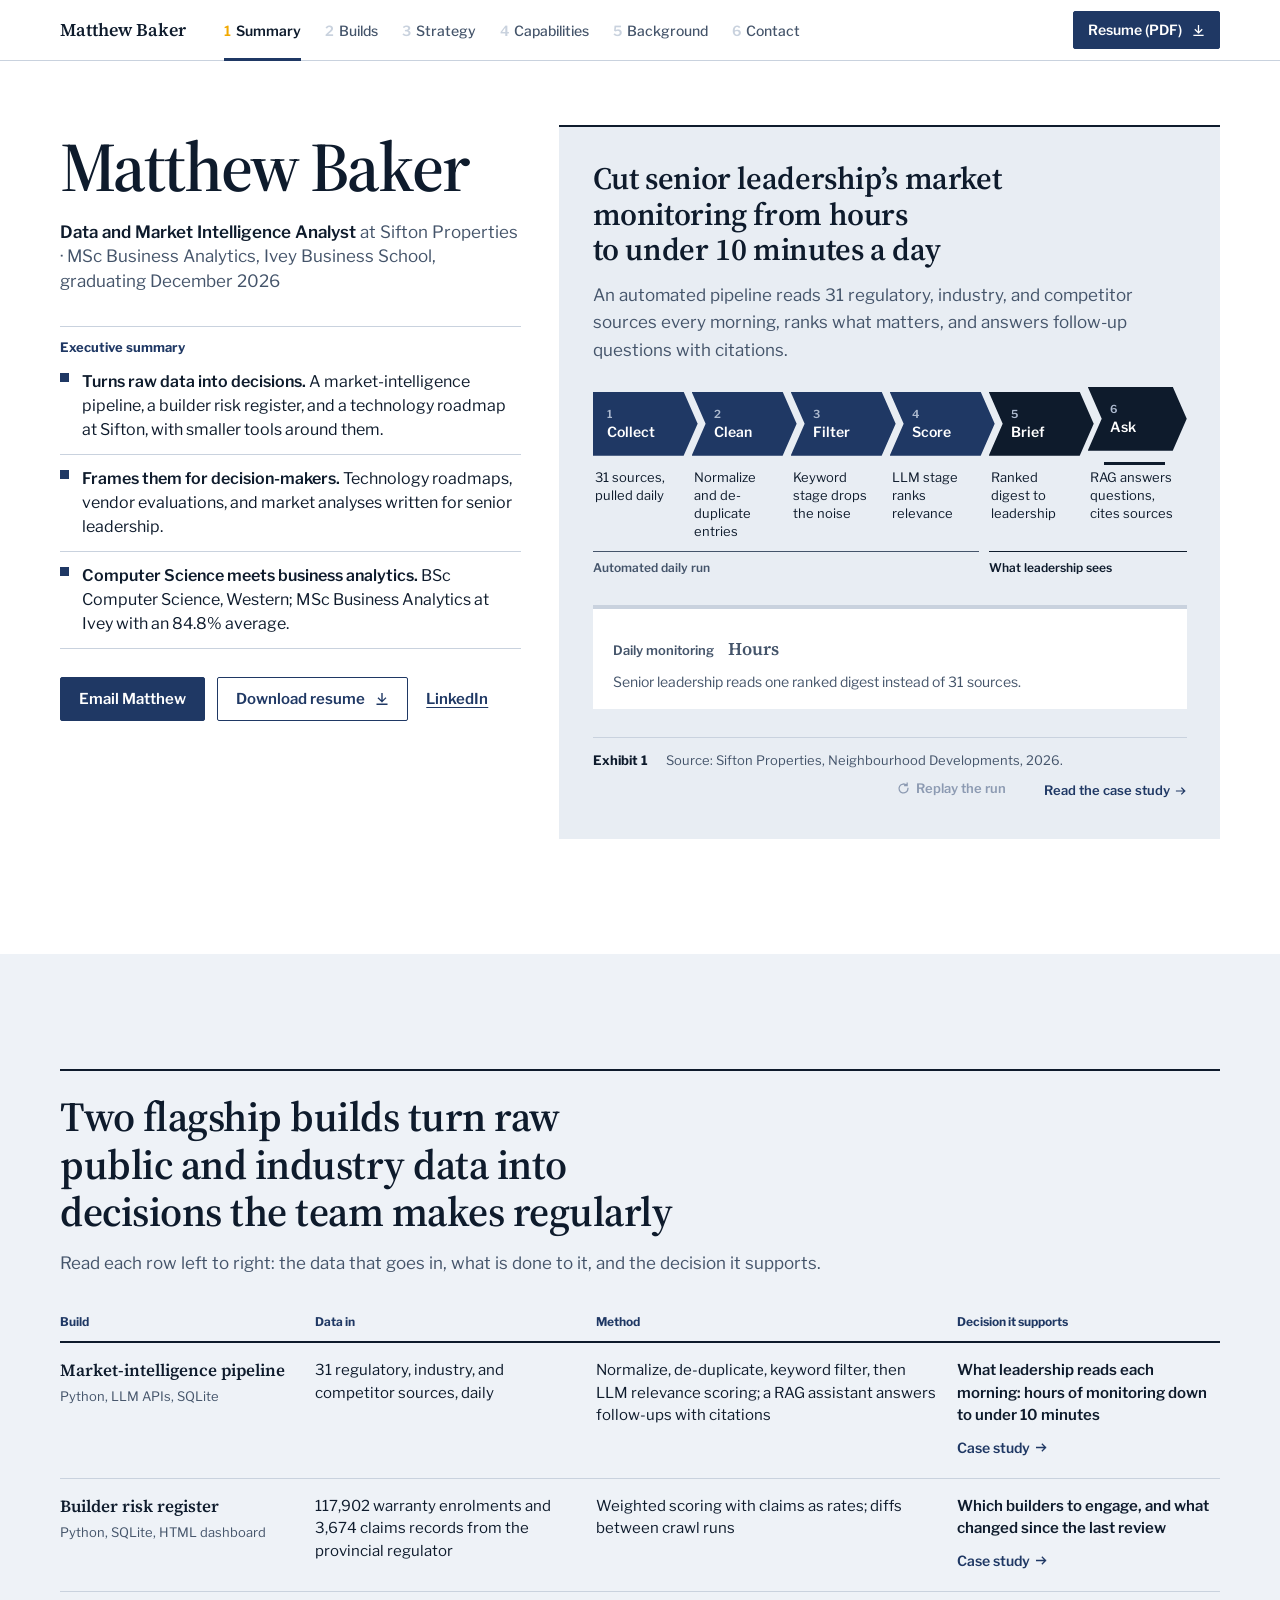
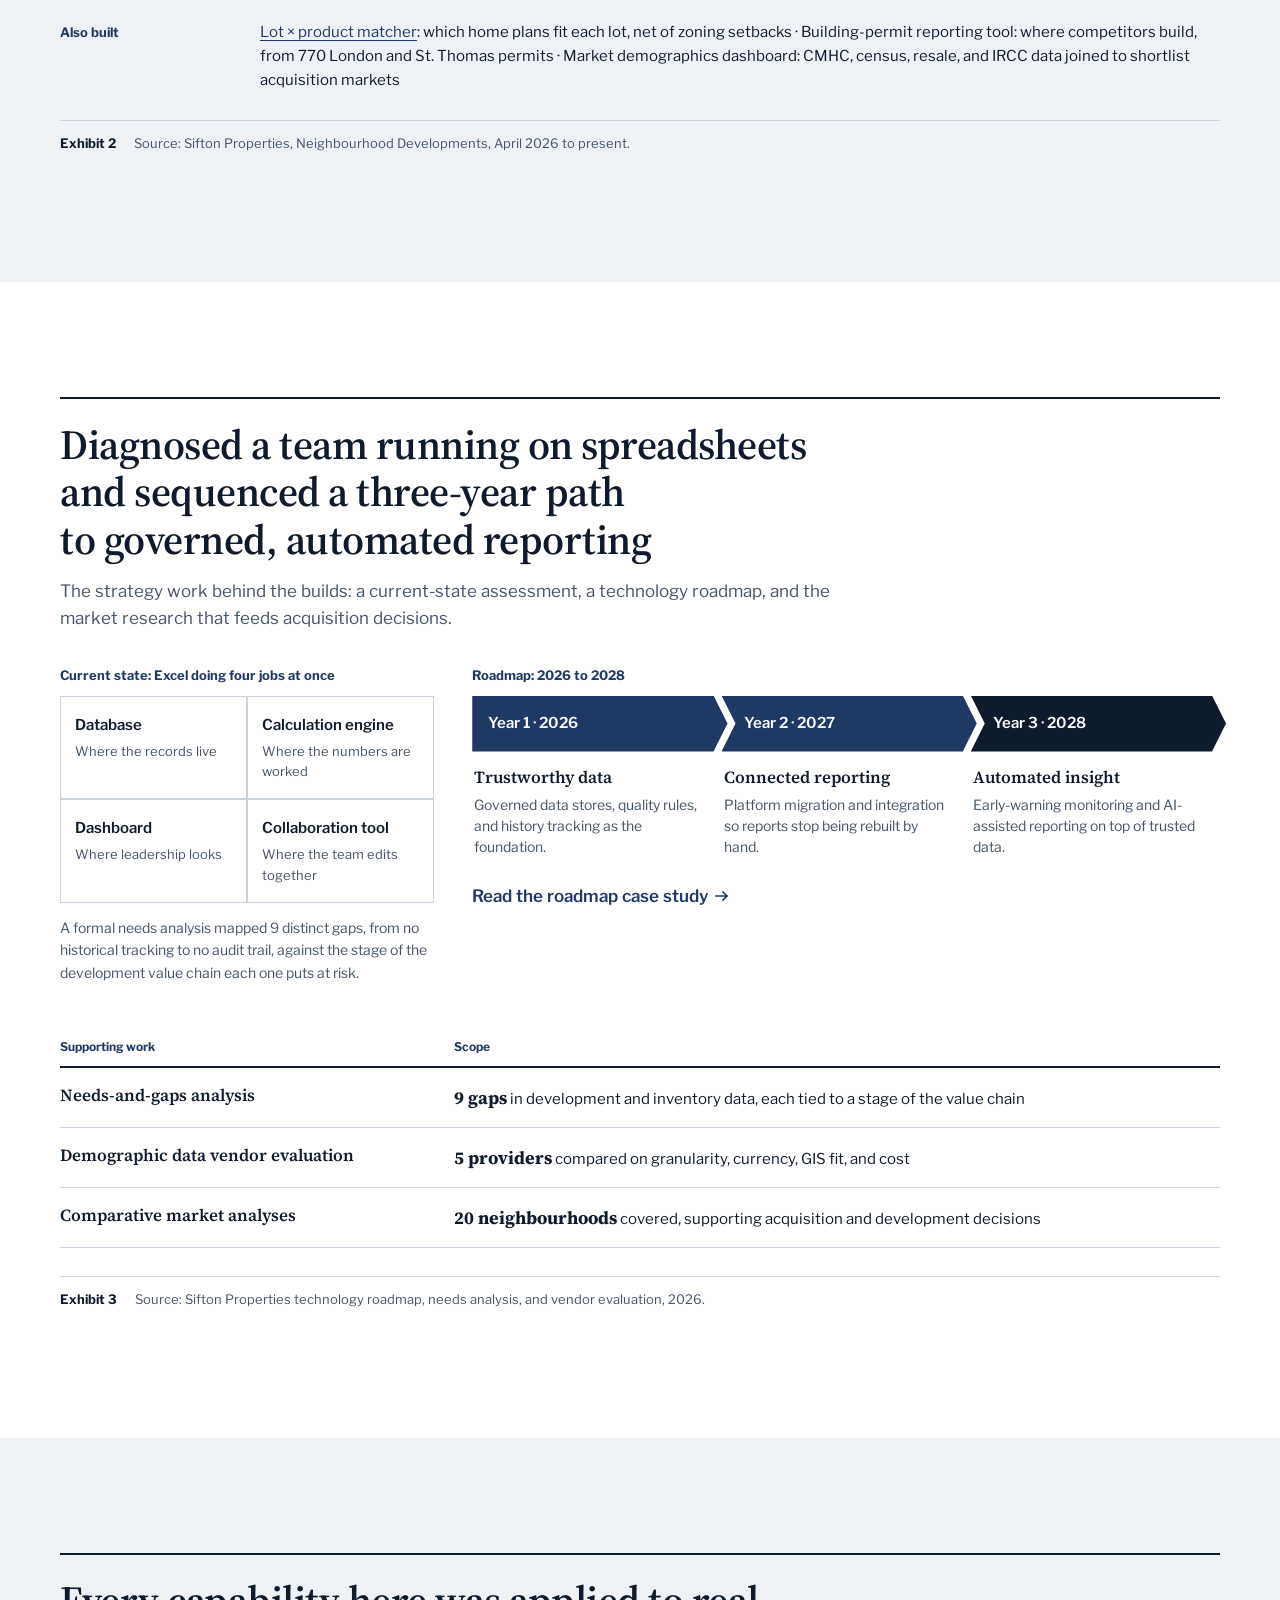
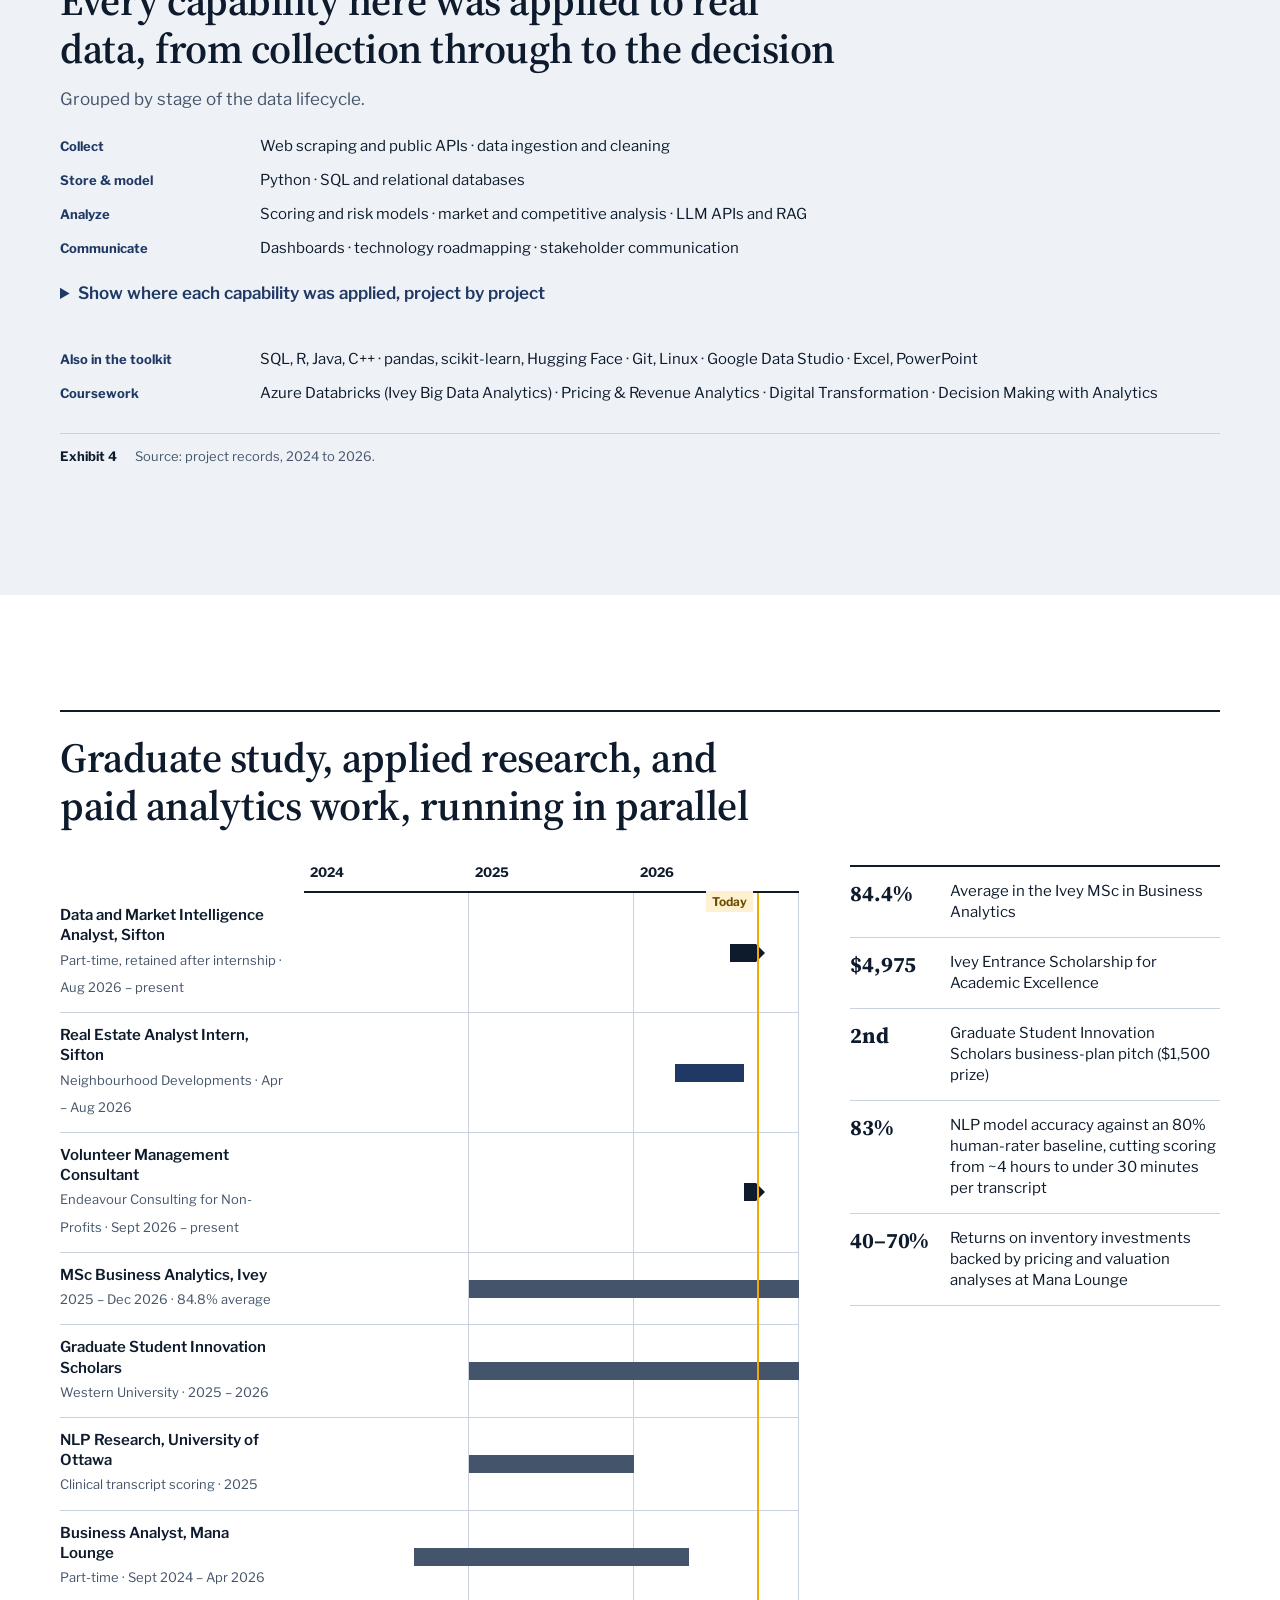
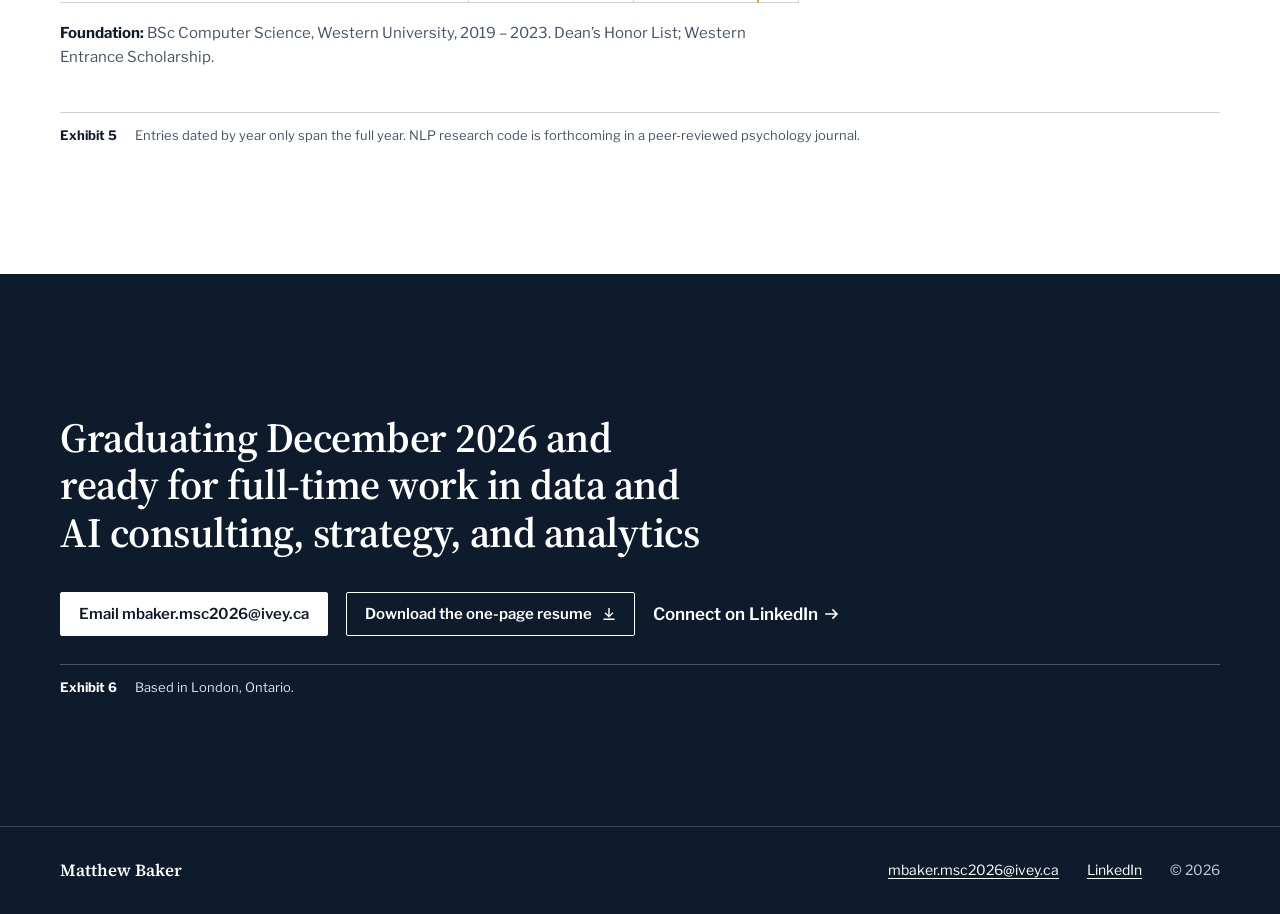
==== commit e0b104ec: "Update pipeline source count to 31 Co-Authored-By: Claude Opus 5.5 <noreply@anthropic.com>" ====
--- a/index.html
+++ b/index.html
@@ -59,10 +59,10 @@
 
     <figure class="ex1 panel" aria-labelledby="ex1-t">
       <h2 class="action" id="ex1-t">Cut senior leadership’s market monitoring from hours to under 10 minutes a day</h2>
-      <p class="lede">An automated pipeline reads 21 regulatory, industry, and competitor sources every morning, ranks what matters, and answers follow-up questions with citations.</p>
+      <p class="lede">An automated pipeline reads 31 regulatory, industry, and competitor sources every morning, ranks what matters, and answers follow-up questions with citations.</p>
 
       <ol class="flow" aria-label="Pipeline stages">
-        <li><span class="chev"><span><b>1</b>Collect</span></span><p>21 sources, pulled daily</p></li>
+        <li><span class="chev"><span><b>1</b>Collect</span></span><p>31 sources, pulled daily</p></li>
         <li><span class="chev"><span><b>2</b>Clean</span></span><p>Normalize and de-duplicate entries</p></li>
         <li><span class="chev"><span><b>3</b>Filter</span></span><p>Keyword stage drops the noise</p></li>
         <li><span class="chev"><span><b>4</b>Score</span></span><p>LLM stage ranks relevance</p></li>
@@ -73,7 +73,7 @@
 
       <div class="result">
         <div class="pair"><span class="lbl">Daily monitoring</span><span class="was">Hours</span><span class="now">Under 10 min</span></div>
-        <p>Senior leadership reads one ranked digest instead of 21 sources.</p>
+        <p>Senior leadership reads one ranked digest instead of 31 sources.</p>
       </div>
 
       <figcaption class="source"><span class="no">Exhibit 1</span><span>Source: Sifton Properties, Neighbourhood Developments, 2026.</span><button class="replay" type="button" hidden>Replay the run</button><a class="more end" href="work/market-intelligence.html">Read the case study</a></figcaption>
@@ -82,7 +82,7 @@
 </section>
 
 <!-- Exhibit 2: builds -->
-<section class="exhibit" id="builds" aria-labelledby="ex2-t">
+<section class="exhibit band" id="builds" aria-labelledby="ex2-t">
   <div class="wrap"><div class="frame">
     <h2 class="action" id="ex2-t">Two flagship builds turn raw public and industry data into decisions the team makes regularly</h2>
     <p class="lede">Read each row left to right: the data that goes in, what is done to it, and the decision it supports.</p>
@@ -95,7 +95,7 @@
         <tbody>
           <tr class="lead">
             <th scope="row">Market-intelligence pipeline<small>Python, LLM APIs, SQLite</small></th>
-            <td data-h="Data in">21 regulatory, industry, and competitor sources, daily</td>
+            <td data-h="Data in">31 regulatory, industry, and competitor sources, daily</td>
             <td data-h="Method">Normalize, de-duplicate, keyword filter, then LLM relevance scoring; a RAG assistant answers follow-ups with citations</td>
             <td data-h="Decision it supports" class="res">What leadership reads each morning: hours of monitoring down to under 10 minutes<br><a class="more" href="work/market-intelligence.html">Case study</a></td>
           </tr>
@@ -161,7 +161,7 @@
 </section>
 
 <!-- Exhibit 4: capabilities -->
-<section class="exhibit" id="capabilities" aria-labelledby="ex4-t">
+<section class="exhibit band" id="capabilities" aria-labelledby="ex4-t">
   <div class="wrap"><div class="frame">
     <h2 class="action" id="ex4-t">Every capability here was applied to real data, from collection through to the decision</h2>
     <p class="lede">Grouped by stage of the data lifecycle.</p>
@@ -283,7 +283,7 @@
 </section>
 
 <!-- Exhibit 6: next steps -->
-<section class="exhibit" id="contact" aria-labelledby="ex6-t">
+<section class="exhibit dark" id="contact" aria-labelledby="ex6-t">
   <div class="wrap"><div class="frame">
     <h2 class="action" id="ex6-t">Graduating December 2026 and ready for full-time work in data and AI consulting, strategy, and analytics</h2>
     <div class="contact-row evidence">
--- a/styles.css
+++ b/styles.css
@@ -7,6 +7,7 @@
   --navy-deep: #16294a;
   --slate: #e8edf3;
   --slate-2: #f4f6f9;
+  --band: #eef2f7;
   --muted: #44546a;
   --rule: #c9d2de;
   --amber: #f2a900;
@@ -215,17 +216,20 @@
 /* ---------- Exhibit frame ---------- */
 
 .exhibit {
-  padding: clamp(56px, 8vw, 104px) 0 0;
-}
-.exhibit > .wrap > .frame {
+  padding: clamp(64px, 9vw, 120px) 0;
+}
+/* Alternate full-bleed bands so each exhibit reads as its own slide. */
+.exhibit.band { background: var(--band); }
+.band .matrix tbody th { background: var(--band); }
+.band .matrix tbody tr:hover th { background: var(--slate-2); }.exhibit > .wrap > .frame {
   border-top: 2px solid var(--ink);
   padding-top: 22px;
 }
 .action {
-  font-size: clamp(1.625rem, 1.2vw + 1.2rem, 2.375rem);
+  font-size: clamp(1.75rem, 1.8vw + 1.15rem, 2.75rem);
   line-height: 1.15;
   letter-spacing: -0.012em;
-  max-width: 34ch;
+  max-width: 40ch;
 }
 .lede {
   margin-top: 14px;
@@ -262,7 +266,7 @@
 /* ---------- Cover (first viewport) ---------- */
 
 .cover {
-  padding: clamp(32px, 5vw, 64px) 0 0;
+  padding: clamp(32px, 5vw, 64px) 0 clamp(64px, 9vw, 120px);
 }
 .cover .wrap {
   display: grid;
@@ -741,6 +745,20 @@
 }
 .site-foot a { color: #fff; }
 .site-foot .fw { font: 600 1.0625rem/1 var(--serif); color: #fff; margin-right: auto; }
+
+/* Closing exhibit: an ink band that runs into the footer. */
+.exhibit.dark { background: var(--ink); color: #dbe3ee; }
+.dark .frame { border-top-color: #fff; }
+.dark .action { color: #fff; }
+.dark .btn-primary { background: #fff; border-color: #fff; color: var(--ink); }
+.dark .btn-primary:hover { background: var(--slate); border-color: var(--slate); box-shadow: none; }
+.dark .btn-ghost { border-color: #fff; color: #fff; }
+.dark .btn-ghost:hover { background: rgba(255, 255, 255, 0.12); }
+.dark .more { color: #fff; }
+.dark .source { border-top-color: rgba(255, 255, 255, 0.25); color: #dbe3ee; }
+.dark .source .no { color: #fff; }
+.dark :focus-visible { outline-color: #fff; }
+main:has(> .exhibit.dark:last-child) + .site-foot { margin-top: 0; border-top: 1px solid rgba(255, 255, 255, 0.18); }
 
 /* ---------- Case study pages ---------- */
 
